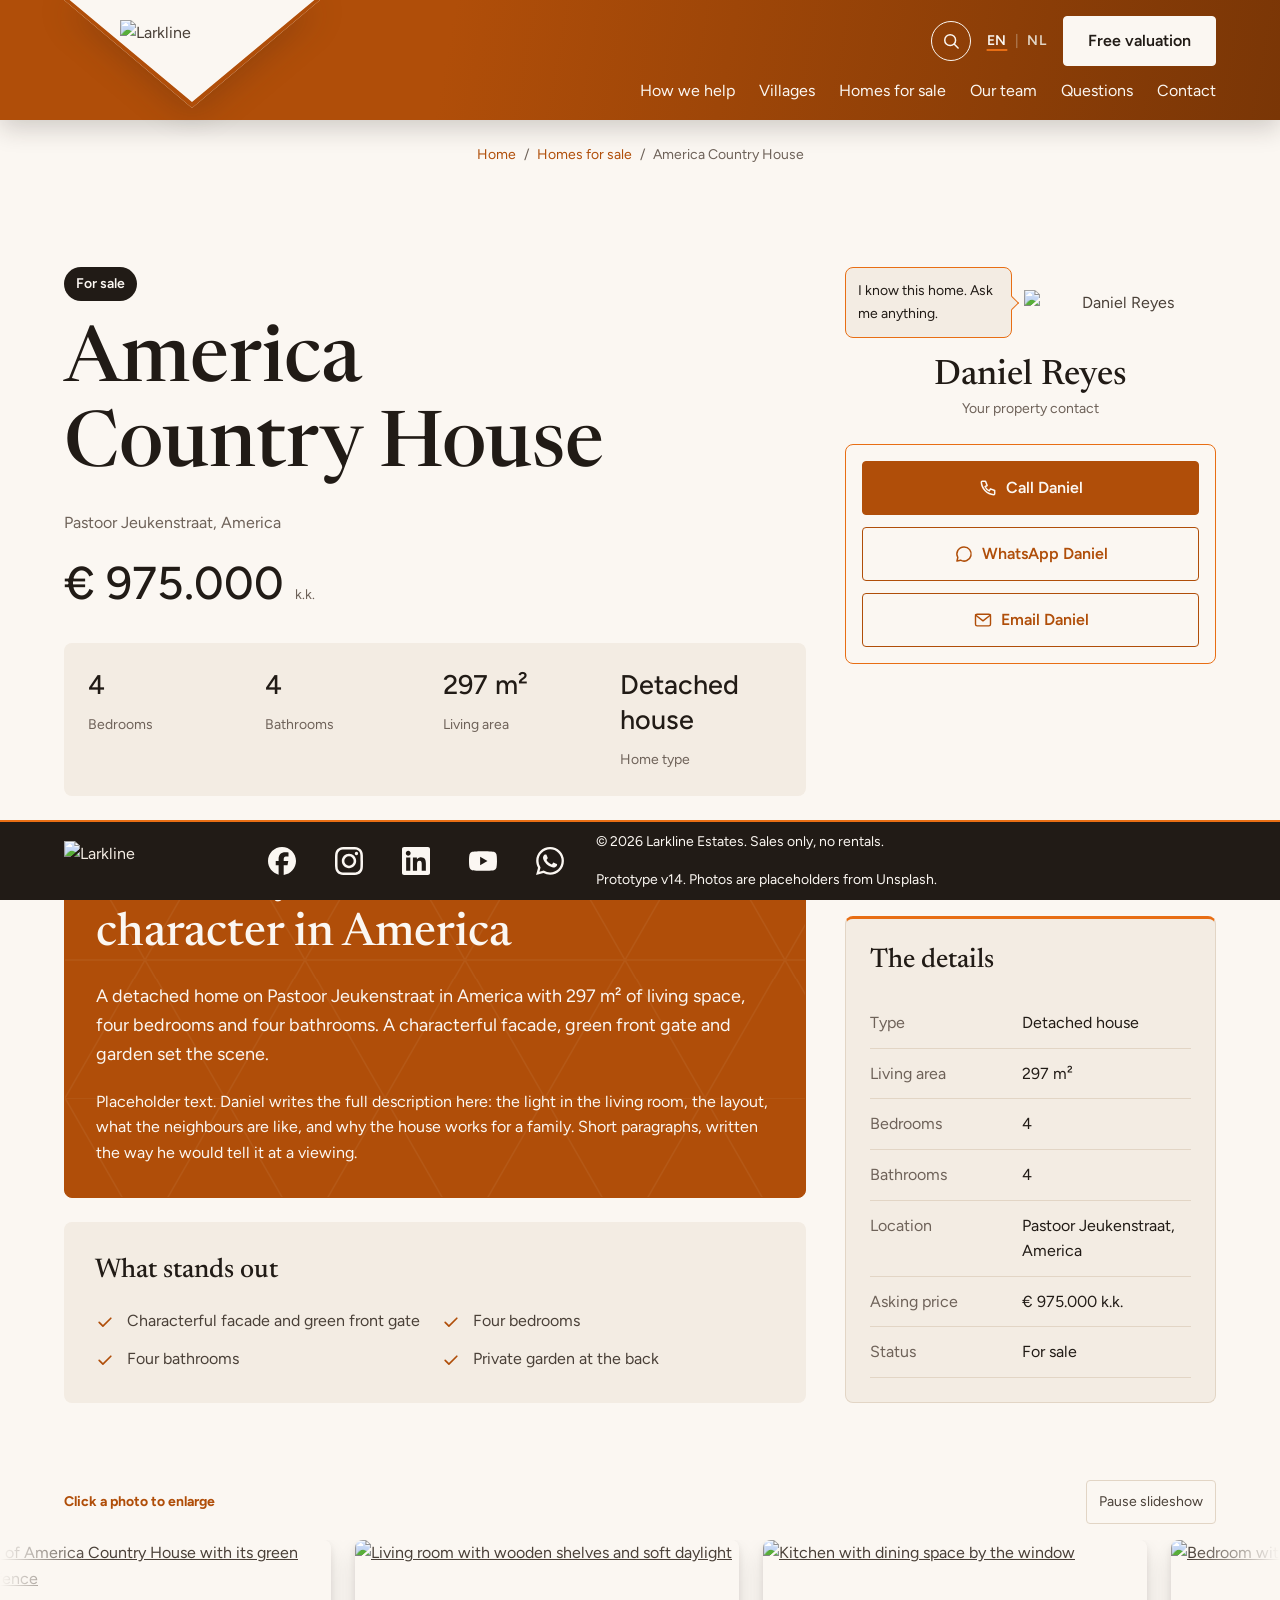
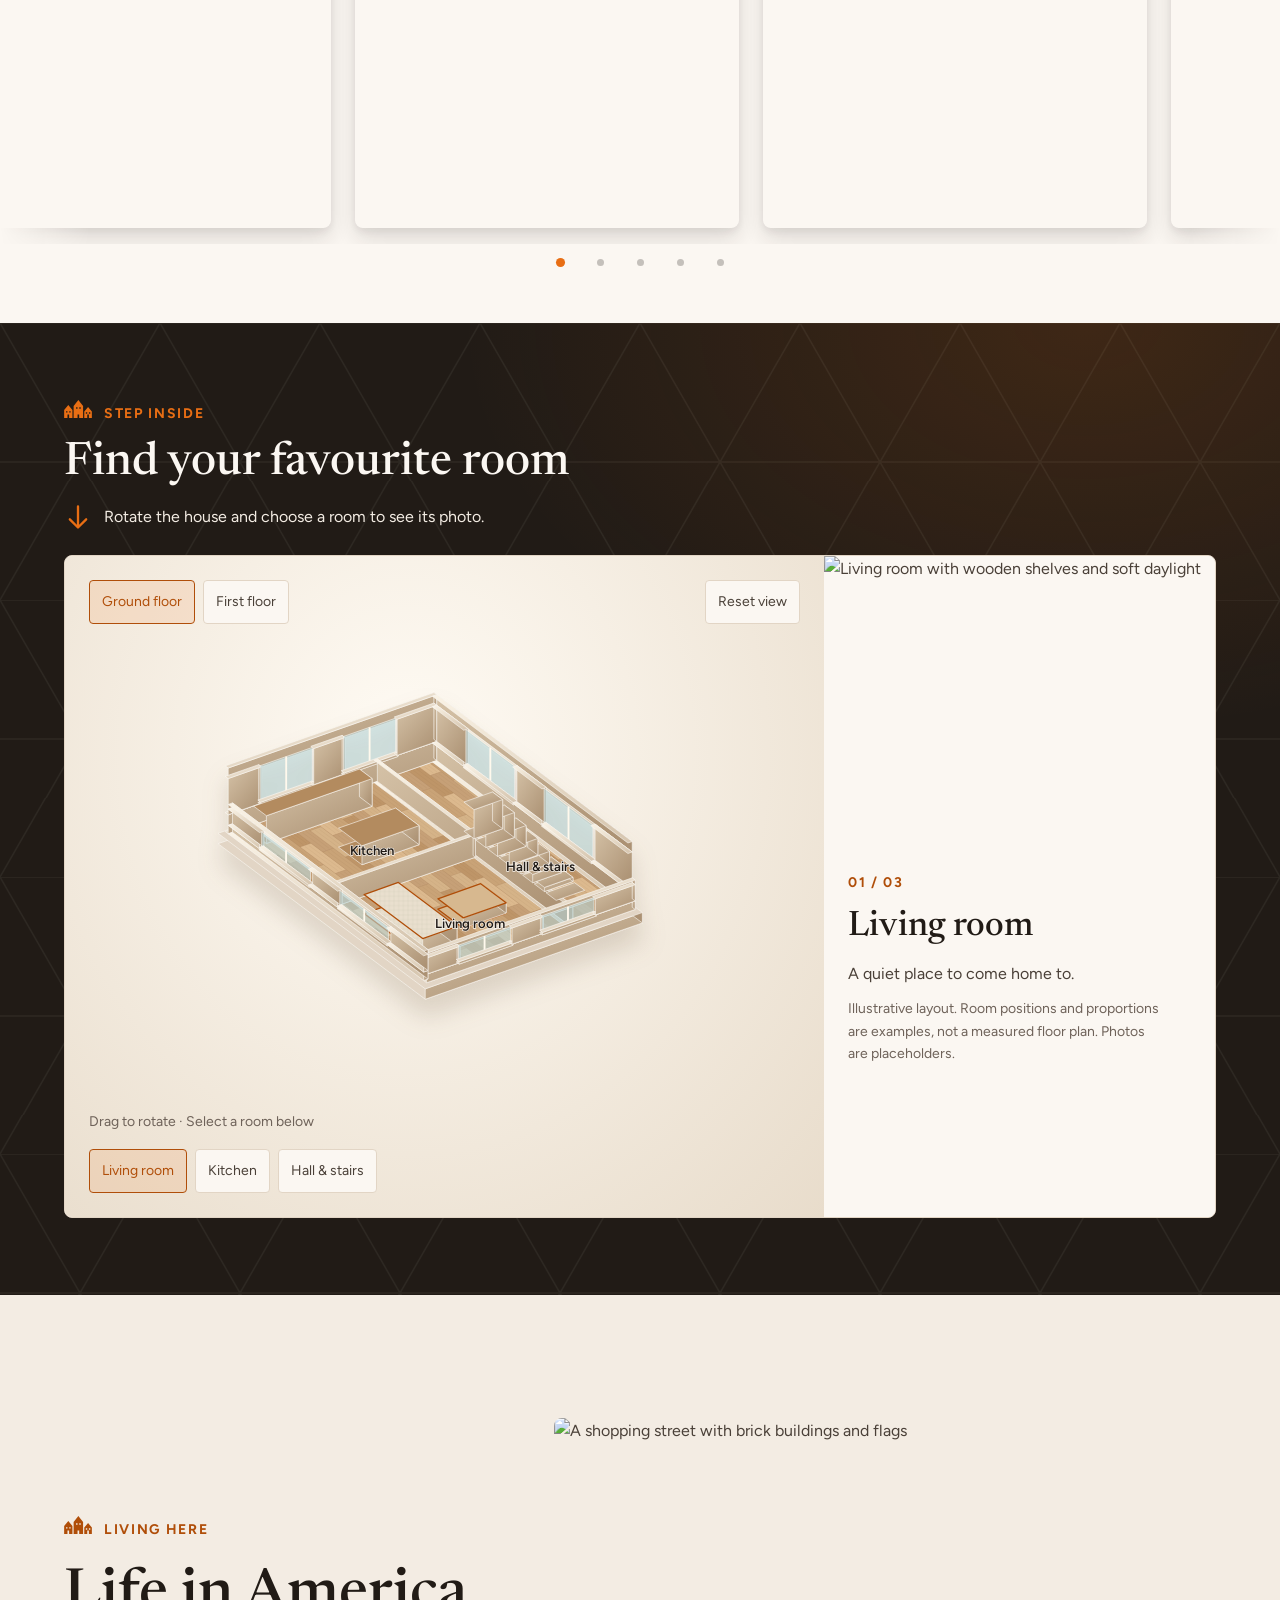
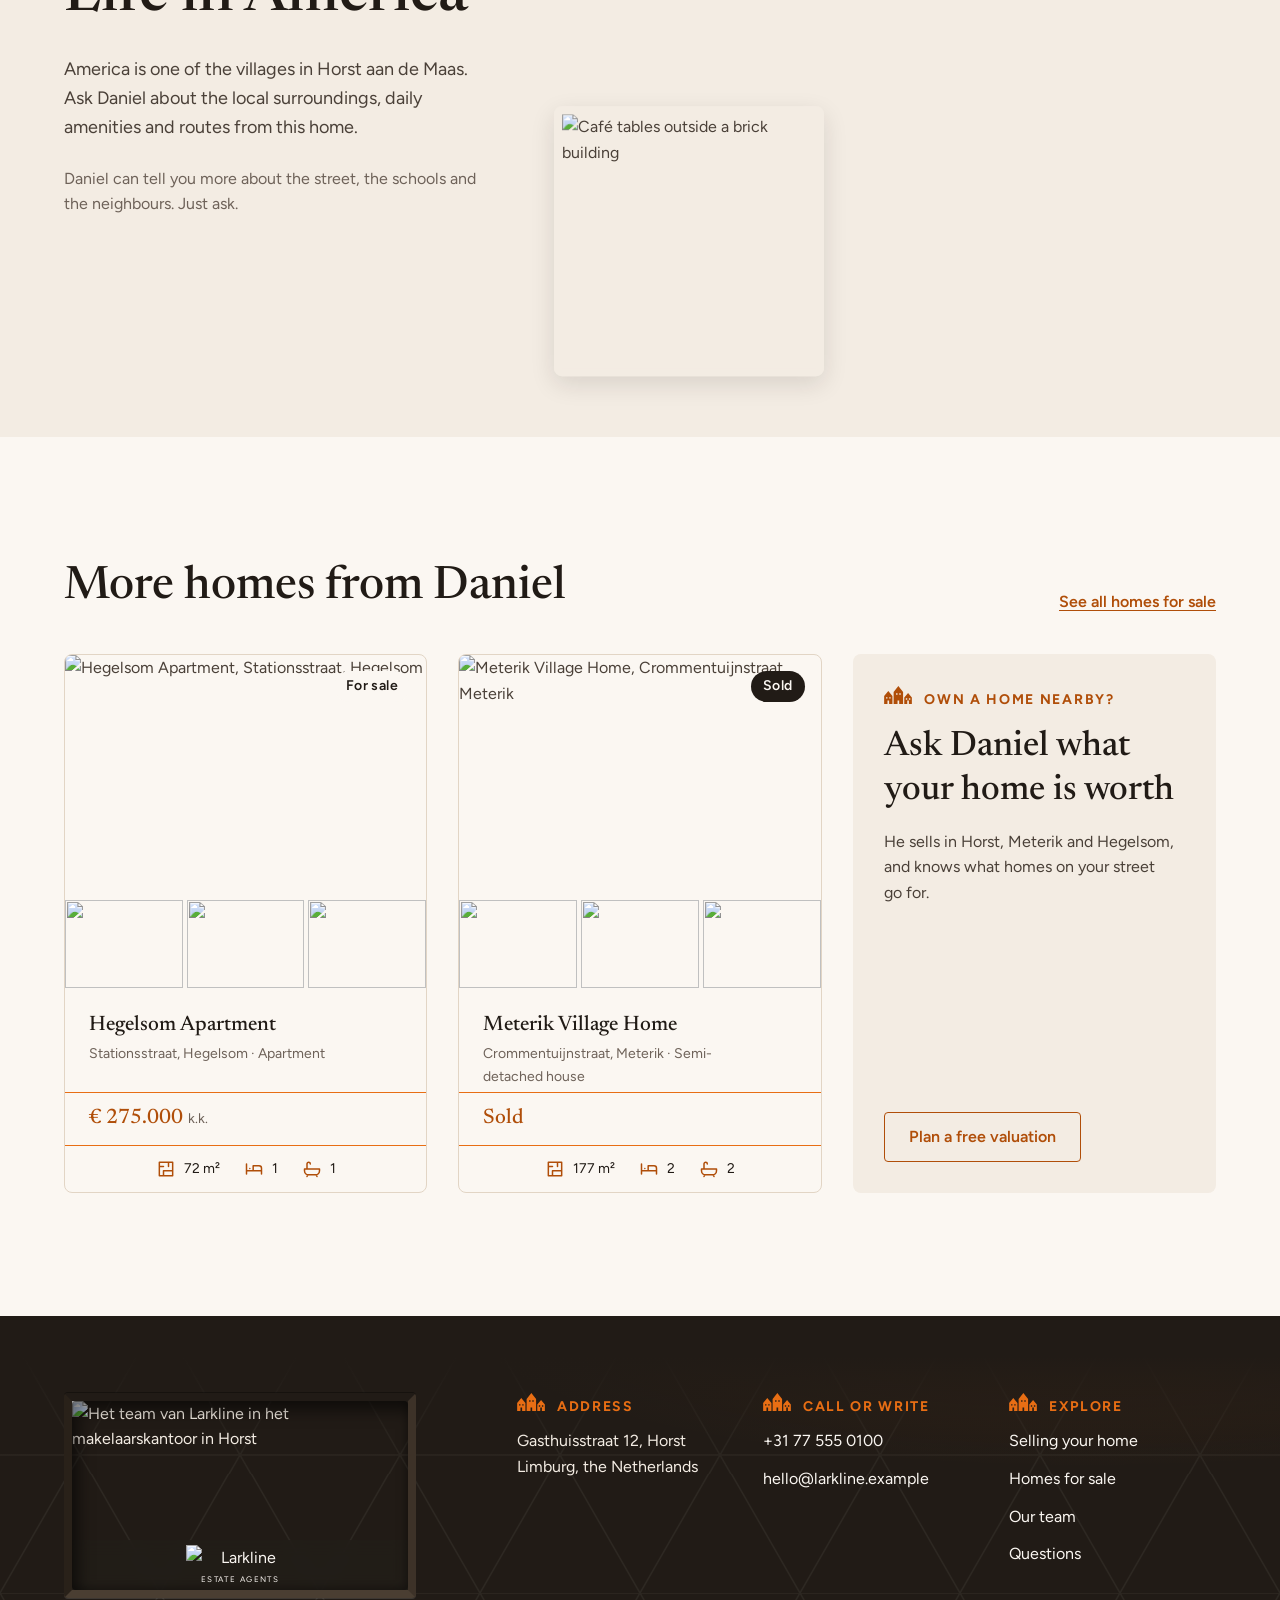
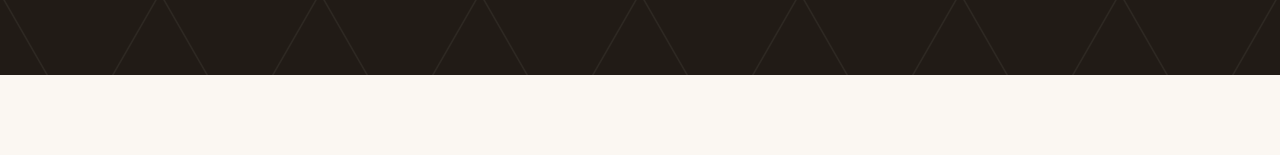
==== larkline-week-2-final-version/property.html @ 247d4978 "Add Larkline week 2 final website" ====
<!doctype html>
<html lang="en">
<head>
  <meta charset="utf-8">
  <meta name="viewport" content="width=device-width, initial-scale=1">
  <title>America Country House, America - Larkline Estates</title>
  <meta name="description" content="America Country House on Pastoor Jeukenstraat, America. 4 bedrooms, 4 bathrooms, 297 square metres. Asking price EUR 975,000.">
  <link rel="icon" href="assets/larkline-logo.svg">
  <link rel="preconnect" href="https://fonts.googleapis.com">
  <link rel="preconnect" href="https://fonts.gstatic.com" crossorigin>
  <link href="https://fonts.googleapis.com/css2?family=Figtree:wght@400;600;700&family=Newsreader:ital,opsz,wght@0,6..72,400;0,6..72,500;1,6..72,400&family=Caveat:wght@500;600&display=swap" rel="stylesheet">
  <link rel="stylesheet" href="styles.css">
  <link rel="stylesheet" href="room-view.css">
<link rel="stylesheet" href="property-editorial.css">
</head>
<body class="has-mobile-contact">
  <!-- Icon sprite. The houses come from the Larkline logo. -->
  <svg class="hidden" aria-hidden="true" focusable="false">
    <symbol id="i-houses" viewBox="20 28 234 152">
      <path fill="currentColor" fill-rule="evenodd" d="M20 180V112L55 70L90 112V180H62V150H48V180ZM36 122H48V134H36ZM63 122H75V134H63Z"/>
      <path fill="currentColor" fill-rule="evenodd" d="M100 180V78L140 28L180 78V180H147V150H133V180ZM121 89H133V101H121ZM148 89H160V101H148Z"/>
      <path fill="currentColor" fill-rule="evenodd" d="M190 180V126L222 88L254 126V180H229V150H215V180ZM203 132H215V144H203ZM229 132H241V144H229Z"/>
    </symbol>
    <symbol id="i-whatsapp" viewBox="0 0 24 24"><path fill="currentColor" d="M17.472 14.382c-.297-.149-1.758-.867-2.03-.967-.273-.099-.471-.148-.67.15-.197.297-.767.966-.94 1.164-.173.199-.347.223-.644.075-.297-.15-1.255-.463-2.39-1.475-.883-.788-1.48-1.761-1.653-2.059-.173-.297-.018-.458.13-.606.134-.133.298-.347.446-.52.149-.174.198-.298.298-.497.099-.198.05-.371-.025-.52-.075-.149-.669-1.612-.916-2.207-.242-.579-.487-.5-.669-.51-.173-.008-.371-.01-.57-.01-.198 0-.52.074-.792.372-.272.297-1.04 1.016-1.04 2.479 0 1.462 1.065 2.875 1.213 3.074.149.198 2.096 3.2 5.077 4.487.709.306 1.262.489 1.694.625.712.227 1.36.195 1.871.118.571-.085 1.758-.719 2.006-1.413.248-.694.248-1.289.173-1.413-.074-.124-.272-.198-.57-.347m-5.421 7.403h-.004a9.87 9.87 0 01-5.031-1.378l-.361-.214-3.741.982.998-3.648-.235-.374a9.86 9.86 0 01-1.51-5.26c.001-5.45 4.436-9.884 9.888-9.884 2.64 0 5.122 1.03 6.988 2.898a9.825 9.825 0 012.893 6.994c-.003 5.45-4.437 9.884-9.885 9.884m8.413-18.297A11.815 11.815 0 0012.05 0C5.495 0 .16 5.335.157 11.892c0 2.096.547 4.142 1.588 5.945L.057 24l6.305-1.654a11.882 11.882 0 005.683 1.448h.005c6.554 0 11.89-5.335 11.893-11.893a11.821 11.821 0 00-3.48-8.413Z"/></symbol>
    <symbol id="i-facebook" viewBox="0 0 24 24"><path fill="currentColor" d="M9.101 23.691v-7.98H6.627v-3.667h2.474v-1.58c0-4.085 1.848-5.978 5.858-5.978.401 0 .955.042 1.468.103a8.68 8.68 0 0 1 1.141.195v3.325a8.623 8.623 0 0 0-.653-.036 26.805 26.805 0 0 0-.733-.009c-.707 0-1.259.096-1.675.309a1.686 1.686 0 0 0-.679.622c-.258.42-.374.995-.374 1.752v1.297h3.919l-.386 2.103-.287 1.564h-3.246v8.245C19.396 23.238 24 18.179 24 12.044c0-6.627-5.373-12-12-12s-12 5.373-12 12c0 5.628 3.874 10.35 9.101 11.647Z"/></symbol>
    <symbol id="i-instagram" viewBox="0 0 24 24"><path fill="currentColor" d="M7.0301.084c-1.2768.0602-2.1487.264-2.911.5634-.7888.3075-1.4575.72-2.1228 1.3877-.6652.6677-1.075 1.3368-1.3802 2.127-.2954.7638-.4956 1.6365-.552 2.914-.0564 1.2775-.0689 1.6882-.0626 4.947.0062 3.2586.0206 3.6671.0825 4.9473.061 1.2765.264 2.1482.5635 2.9107.308.7889.72 1.4573 1.388 2.1228.6679.6655 1.3365 1.0743 2.1285 1.38.7632.295 1.6361.4961 2.9134.552 1.2773.056 1.6884.069 4.9462.0627 3.2578-.0062 3.668-.0207 4.9478-.0814 1.28-.0607 2.147-.2652 2.9098-.5633.7889-.3086 1.4578-.72 2.1228-1.3881.665-.6682 1.0745-1.3378 1.3795-2.1284.2957-.7632.4966-1.636.552-2.9124.056-1.2809.0692-1.6898.063-4.948-.0063-3.2583-.021-3.6668-.0817-4.9465-.0607-1.2797-.264-2.1487-.5633-2.9117-.3084-.7889-.72-1.4568-1.3876-2.1228C21.2982 1.33 20.628.9208 19.8378.6165 19.074.321 18.2017.1197 16.9244.0645 15.6471.0093 15.236-.005 11.977.0014 8.718.0076 8.31.0215 7.0301.0839m.1402 21.6932c-1.17-.0509-1.8053-.2453-2.2287-.408-.5606-.216-.96-.4771-1.3819-.895-.422-.4178-.6811-.8186-.9-1.378-.1644-.4234-.3624-1.058-.4171-2.228-.0595-1.2645-.072-1.6442-.079-4.848-.007-3.2037.0053-3.583.0607-4.848.05-1.169.2456-1.805.408-2.2282.216-.5613.4762-.96.895-1.3816.4188-.4217.8184-.6814 1.3783-.9003.423-.1651 1.0575-.3614 2.227-.4171 1.2655-.06 1.6447-.072 4.848-.079 3.2033-.007 3.5835.005 4.8495.0608 1.169.0508 1.8053.2445 2.228.408.5608.216.96.4754 1.3816.895.4217.4194.6816.8176.9005 1.3787.1653.4217.3617 1.056.4169 2.2263.0602 1.2655.0739 1.645.0796 4.848.0058 3.203-.0055 3.5834-.061 4.848-.051 1.17-.245 1.8055-.408 2.2294-.216.5604-.4763.96-.8954 1.3814-.419.4215-.8181.6811-1.3783.9-.4224.1649-1.0577.3617-2.2262.4174-1.2656.0595-1.6448.072-4.8493.079-3.2045.007-3.5825-.006-4.848-.0608M16.953 5.5864A1.44 1.44 0 1 0 18.39 4.144a1.44 1.44 0 0 0-1.437 1.4424M5.8385 12.012c.0067 3.4032 2.7706 6.1557 6.173 6.1493 3.4026-.0065 6.157-2.7701 6.1506-6.1733-.0065-3.4032-2.771-6.1565-6.174-6.1498-3.403.0067-6.156 2.771-6.1496 6.1738M8 12.0077a4 4 0 1 1 4.008 3.9921A3.9996 3.9996 0 0 1 8 12.0077"/></symbol>
    <symbol id="i-linkedin" viewBox="0 0 24 24"><path fill="currentColor" d="M20.447 20.452h-3.554v-5.569c0-1.328-.027-3.037-1.852-3.037-1.853 0-2.136 1.445-2.136 2.939v5.667H9.351V9h3.414v1.561h.046c.477-.9 1.637-1.85 3.37-1.85 3.601 0 4.267 2.37 4.267 5.455v6.286zM5.337 7.433c-1.144 0-2.063-.926-2.063-2.065 0-1.138.92-2.063 2.063-2.063 1.14 0 2.064.925 2.064 2.063 0 1.139-.925 2.065-2.064 2.065zm1.782 13.019H3.555V9h3.564v11.452zM22.225 0H1.771C.792 0 0 .774 0 1.729v20.542C0 23.227.792 24 1.771 24h20.451C23.2 24 24 23.227 24 22.271V1.729C24 .774 23.2 0 22.222 0h.003z"/></symbol>
    <symbol id="i-youtube" viewBox="0 0 24 24"><path fill="currentColor" d="M23.498 6.186a3.016 3.016 0 0 0-2.122-2.136C19.505 3.545 12 3.545 12 3.545s-7.505 0-9.377.505A3.017 3.017 0 0 0 .502 6.186C0 8.07 0 12 0 12s0 3.93.502 5.814a3.016 3.016 0 0 0 2.122 2.136c1.871.505 9.376.505 9.376.505s7.505 0 9.377-.505a3.015 3.015 0 0 0 2.122-2.136C24 15.93 24 12 24 12s0-3.93-.502-5.814zM9.545 15.568V8.432L15.818 12l-6.273 3.568z"/></symbol>
    <symbol id="i-question" viewBox="0 0 24 24"><circle cx="12" cy="12" r="9" fill="none" stroke="currentColor" stroke-width="1.8"/><path fill="none" stroke="currentColor" stroke-width="1.8" stroke-linecap="round" d="M9.6 9.4a2.5 2.5 0 1 1 3.4 2.3c-.6.3-1 .8-1 1.5v.6"/><circle cx="12" cy="16.8" r="1.1" fill="currentColor"/></symbol>
    <symbol id="i-pause" viewBox="0 0 24 24"><path fill="none" stroke="currentColor" stroke-width="2" stroke-linecap="round" d="M9 6v12M15 6v12"/></symbol>
    <symbol id="i-play" viewBox="0 0 24 24"><path fill="none" stroke="currentColor" stroke-width="1.8" stroke-linejoin="round" d="M8 5.5v13l10.5-6.5z"/></symbol>
    <symbol id="i-arrow" viewBox="0 0 24 24"><path fill="none" stroke="currentColor" stroke-width="1.8" stroke-linecap="round" stroke-linejoin="round" d="M5 12h14M13 6l6 6-6 6"/></symbol>
    <symbol id="i-phone" viewBox="0 0 24 24"><path fill="none" stroke="currentColor" stroke-width="1.8" stroke-linejoin="round" d="M5 4h4l2 5-2.5 1.5a11 11 0 0 0 5 5L15 13l5 2v4a1 1 0 0 1-1 1A16 16 0 0 1 4 5a1 1 0 0 1 1-1z"/></symbol>
    <symbol id="i-chat" viewBox="0 0 24 24"><path fill="none" stroke="currentColor" stroke-width="1.8" stroke-linejoin="round" d="M12 3.5a8.5 8.5 0 0 0-7.4 12.7L3.5 20.5l4.4-1.1A8.5 8.5 0 1 0 12 3.5z"/></symbol>
    <symbol id="i-mail" viewBox="0 0 24 24"><path fill="none" stroke="currentColor" stroke-width="1.8" stroke-linejoin="round" d="M3.5 6h17v12h-17zM3.5 6l8.5 7 8.5-7"/></symbol>
    <symbol id="i-bed" viewBox="0 0 24 24"><path fill="none" stroke="currentColor" stroke-width="1.8" stroke-linecap="round" stroke-linejoin="round" d="M3 18V6M3 14h18v4M21 14v-3a3 3 0 0 0-3-3h-7v6M7 11.5h.01"/></symbol>
    <symbol id="i-bath" viewBox="0 0 24 24"><path fill="none" stroke="currentColor" stroke-width="1.8" stroke-linecap="round" stroke-linejoin="round" d="M3 12h18v2a5 5 0 0 1-5 5H8a5 5 0 0 1-5-5zM6 12V6a2 2 0 0 1 4 0M7 19l-1 2M17 19l1 2"/></symbol>
    <symbol id="i-area" viewBox="0 0 24 24"><path fill="none" stroke="currentColor" stroke-width="1.8" stroke-linecap="round" stroke-linejoin="round" d="M4 4h16v16H4zM4 9h5M15 4v5M9 20v-6h11"/></symbol>
    <symbol id="i-pin" viewBox="0 0 24 24"><path fill="none" stroke="currentColor" stroke-width="1.8" stroke-linejoin="round" d="M12 21s7-6.2 7-11.5A7 7 0 0 0 5 9.5C5 14.8 12 21 12 21z"/><circle cx="12" cy="9.5" r="2.5" fill="none" stroke="currentColor" stroke-width="1.8"/></symbol>
    <symbol id="i-check" viewBox="0 0 24 24"><path fill="none" stroke="currentColor" stroke-width="2" stroke-linecap="round" stroke-linejoin="round" d="M5 12.5l4.5 4.5L19 7.5"/></symbol>
    <symbol id="i-search" viewBox="0 0 24 24"><circle cx="11" cy="11" r="6.5" fill="none" stroke="currentColor" stroke-width="1.8"/><path fill="none" stroke="currentColor" stroke-width="1.8" stroke-linecap="round" d="M16 16l4.5 4.5"/></symbol>
    <symbol id="i-help-sell" viewBox="0 0 64 64"><g fill="none" stroke="currentColor" stroke-width="2" stroke-linecap="round" stroke-linejoin="round"><path d="M8 30L32 10l24 20"/><path d="M14 25v29h36V25"/><path d="M27 54V42h10v12"/><path d="M38 32h22v12H38z"/><path d="M42 32v-4M56 32v-4"/><path d="M42 38h14"/></g></symbol>
    <symbol id="i-help-buy" viewBox="0 0 64 64"><g fill="none" stroke="currentColor" stroke-width="2" stroke-linecap="round" stroke-linejoin="round"><path d="M6 30L30 10l24 20"/><path d="M12 25v29h20"/><path d="M24 54V40h8"/><circle cx="44" cy="44" r="7"/><path d="M49 49l9 9M54 54l3-3M51 51l2-2"/></g></symbol>
    <symbol id="i-help-value" viewBox="0 0 64 64"><g fill="none" stroke="currentColor" stroke-width="2" stroke-linecap="round" stroke-linejoin="round"><path d="M8 30L32 10l24 20"/><path d="M14 25v29h36V25"/><path d="M22 48l8-9 6 5 9-11"/><path d="M39 33h6v6"/></g></symbol>
    <symbol id="i-help-village" viewBox="0 0 64 64"><g fill="none" stroke="currentColor" stroke-width="2" stroke-linecap="round" stroke-linejoin="round"><path d="M32 58s16-14.5 16-28a16 16 0 0 0-32 0c0 13.5 16 28 16 28z"/><path d="M24 31l8-7 8 7"/><path d="M26.5 29v8h11v-8"/><path d="M30.5 37v-4h3v4"/></g></symbol>
    <symbol id="i-house-search" viewBox="0 0 64 64"><g fill="none" stroke="currentColor" stroke-width="2.4" stroke-linecap="round" stroke-linejoin="round"><path d="M6 30L32 8l26 22"/><path d="M44 18v-8h6v13"/><path d="M12 25v31h40V25"/><circle cx="30" cy="38" r="8"/><path d="M36 44l7 7"/></g></symbol>
  </svg>

  <a class="skip-link body-s" href="#main">Skip to content</a>

  <header class="site-header" id="top">
    <input class="nav-toggle" type="checkbox" id="nav-toggle" aria-label="Open menu">
    <a class="site-logo" href="index.html" aria-label="Larkline Estates, home">
      <span class="notch-paper"><img src="assets/larkline-logo.svg" alt="Larkline" width="180" height="40"></span>
      <span class="notch-curl" aria-hidden="true"></span>
    </a>
    <div class="header-rows">
      <div class="header-top flex-row flex-wrap flex-align-center flex-justify-end gap-24">
        <div class="header-buttons flex-row flex-wrap gap-12">
          <form class="header-search" role="search" aria-label="Search the site" action="index.html#homes">
            <button class="header-search-toggle" type="button" aria-label="Open search" aria-expanded="false" aria-controls="site-search"><svg class="header-search-icon" aria-hidden="true"><use href="#i-search"/></svg></button>
            <input class="header-search-input body-s" id="site-search" type="search" name="q" placeholder="Search homes, villages or questions" aria-label="Search homes, villages or questions" tabindex="-1">
          </form>
          <div class="lang-switch body-s" role="group" aria-label="Language">
            <button class="lang-btn is-active" type="button" data-lang="en" aria-pressed="true">EN</button><span class="lang-sep" aria-hidden="true">|</span><button class="lang-btn" type="button" data-lang="nl" aria-pressed="false">NL</button>
          </div>
          <a class="btn-solid-on-dark" href="index.html#valuation">Free valuation</a>
        </div>
      </div>
      <nav class="site-nav" aria-label="Main">
        <ul class="site-nav-list">
          <li><a class="nav-link body-m heading-on-dark" href="index.html#help">How we help</a></li>
          <li><a class="nav-link body-m heading-on-dark" href="index.html#villages">Villages</a></li>
          <li><a class="nav-link body-m heading-on-dark" href="index.html#homes">Homes for sale</a></li>
          <li><a class="nav-link body-m heading-on-dark" href="index.html#team">Our team</a></li>
          <li><a class="nav-link body-m heading-on-dark" href="index.html#faq">Questions</a></li>
          <li><a class="nav-link body-m heading-on-dark" href="index.html#contact">Contact</a></li>
        </ul>
      </nav>
    </div>
    <div class="lang-switch lang-switch-mobile body-s" role="group" aria-label="Language">
      <button class="lang-btn is-active" type="button" data-lang="en" aria-pressed="true">EN</button><span class="lang-sep" aria-hidden="true">|</span><button class="lang-btn" type="button" data-lang="nl" aria-pressed="false">NL</button>
    </div>
    <label class="nav-burger" for="nav-toggle" aria-hidden="true"><span></span><span></span></label>
  </header>

  <main id="main">
    <!-- Single property template. Example: America Country House, Horst (Daniel Reyes).
         Description and feature list are placeholder copy: the agent fills these in per listing. -->

<div class="bg-light-1 boxed-l pad-tb-24"><nav class="breadcrumb body-s detail-on-light" aria-label="Breadcrumb">
        <a class="link-on-light" href="index.html">Home</a><span aria-hidden="true">/</span><a class="link-on-light" href="index.html?returnToHomes=1#homes">Homes for sale</a><span aria-hidden="true">/</span><span aria-current="page">America Country House</span>
      </nav></div>
    <!-- 3. DETAILS + AGENT -->
    <section class="bg-light-1 boxed-l pad-tb-80" aria-labelledby="about-home-title">
      <div class="property-editorial-layout">
        <div class="flex-column gap-40 property-content"><div class="property-summary flex-column gap-24"><span class="property-sale-badge">For sale</span><h1 id="property-title" class="title-1 heading-on-light">America Country House</h1><p class="body-m detail-on-light">Pastoor Jeukenstraat, America</p><p class="title-3 heading-on-light">€ 975.000 <span class="body-s detail-on-light use-body-font">k.k.</span></p></div>
<dl class="property-facts"><div><dd class="title-5 heading-on-light">4</dd><dt class="body-s detail-on-light" data-en="Bedrooms" data-nl="Slaapkamers">Bedrooms</dt></div><div><dd class="title-5 heading-on-light">4</dd><dt class="body-s detail-on-light" data-en="Bathrooms" data-nl="Badkamers">Bathrooms</dt></div><div><dd class="title-5 heading-on-light">297 m²</dd><dt class="body-s detail-on-light" data-en="Living area" data-nl="Woonoppervlak">Living area</dt></div><div><dd class="title-5 heading-on-light" data-en="Detached house" data-nl="Vrijstaande woning">Detached house</dd><dt class="body-s detail-on-light" data-en="Home type" data-nl="Woningtype">Home type</dt></div></dl>
          <div class="property-description-box flex-column gap-20">
            <h2 id="about-home-title" class="title-3 heading-on-dark">A country home with character in America</h2>
            <p class="body-l body-on-dark">A detached home on Pastoor Jeukenstraat in America with 297 m&#178; of living space, four bedrooms and four bathrooms. A characterful facade, green front gate and garden set the scene.</p>
            <p class="body-m body-on-dark">Placeholder text. Daniel writes the full description here: the light in the living room, the layout, what the neighbours are like, and why the house works for a family. Short paragraphs, written the way he would tell it at a viewing.</p>
          </div>

          <div class="property-highlights-box flex-column gap-20">
            <h3 class="title-5 heading-on-light">What stands out</h3>
            <ul class="feature-list gap-12" role="list">
              <li class="flex-row flex-align-start gap-12"><svg class="fact-icon" aria-hidden="true"><use href="#i-check"/></svg><span class="body-m">Characterful facade and green front gate</span></li>
              <li class="flex-row flex-align-start gap-12"><svg class="fact-icon" aria-hidden="true"><use href="#i-check"/></svg><span class="body-m">Four bedrooms</span></li>
              <li class="flex-row flex-align-start gap-12"><svg class="fact-icon" aria-hidden="true"><use href="#i-check"/></svg><span class="body-m">Four bathrooms</span></li>
              <li class="flex-row flex-align-start gap-12"><svg class="fact-icon" aria-hidden="true"><use href="#i-check"/></svg><span class="body-m">Private garden at the back</span></li>
            </ul>
          </div>


        </div>

        <div class="property-sidebar">
        <aside class="agent-card property-agent flex-column gap-24" aria-label="Your agent for this home">
          <div class="property-agent-heading flex-column gap-16">
            <div class="property-agent-photo-row">
              <p class="property-agent-badge body-s" data-en="I know this home. Ask me anything." data-nl="Ik ken deze woning. Stel me gerust je vragen.">I know this home. Ask me anything.</p>
              <img class="property-agent-portrait" src="assets/daniel-cutout.png" alt="Daniel Reyes">
            </div>
            <div class="flex-column">
              <p class="title-4 heading-on-light use-heading-font">Daniel Reyes</p><p class="body-s detail-on-light" data-en="Your property contact" data-nl="Uw contact voor deze woning">Your property contact</p>
            </div>
          </div>
          <div class="property-agent-contact flex-column gap-24">

          <div class="flex-column gap-12">
            <a class="btn-solid" href="tel:+31775550101"><svg class="btn-icon-lead" aria-hidden="true"><use href="#i-phone"/></svg>Call Daniel</a>
            <a class="btn-outline" href="https://wa.me/31612340111"><svg class="btn-icon-lead" aria-hidden="true"><use href="#i-chat"/></svg>WhatsApp Daniel</a>
            <a class="btn-outline" href="mailto:daniel@larkline.example"><svg class="btn-icon-lead" viewBox="0 0 24 24" fill="none" stroke="currentColor" stroke-width="1.7" stroke-linecap="round" stroke-linejoin="round" aria-hidden="true"><rect x="3" y="5" width="18" height="14" rx="2"/><path d="m3 6 9 7 9-7"/></svg>Email Daniel</a>
          </div>

          </div>
        </aside>
          <div class="property-details-box flex-column gap-20">
            <h3 class="title-5 heading-on-light">The details</h3>
            <dl class="spec-list">
              <div class="spec-row"><dt class="body-m detail-on-light">Type</dt><dd class="body-m heading-on-light">Detached house</dd></div>
              <div class="spec-row"><dt class="body-m detail-on-light">Living area</dt><dd class="body-m heading-on-light">297 m²</dd></div>
              <div class="spec-row"><dt class="body-m detail-on-light">Bedrooms</dt><dd class="body-m heading-on-light">4</dd></div>
              <div class="spec-row"><dt class="body-m detail-on-light">Bathrooms</dt><dd class="body-m heading-on-light">4</dd></div>
              <div class="spec-row"><dt class="body-m detail-on-light">Location</dt><dd class="body-m heading-on-light">Pastoor Jeukenstraat, America</dd></div>
              <div class="spec-row"><dt class="body-m detail-on-light">Asking price</dt><dd class="body-m heading-on-light">€ 975.000 k.k.</dd></div>
              <div class="spec-row"><dt class="body-m detail-on-light">Status</dt><dd class="body-m heading-on-light">For sale</dd></div>
            </dl>
          </div>
        </div>
      </div>
    </section>

    <!-- 2. GALLERY -->
    <section class="bg-light-1 pad-tb-0" aria-label="Photos" data-property-loop>
      <div class="property-loop-controls"><p class="body-s detail-on-light click-hint">Click a photo to enlarge</p><button class="room-control" type="button" data-gallery-pause aria-pressed="false">Pause slideshow</button></div><div class="property-loop-viewport" tabindex="0" aria-label="Property photo carousel"><div class="gallery property-loop-track">
        <a class="gallery-item gallery-main media-zoom rounded-m" href="https://images.unsplash.com/photo-1779983646041-1eef6de0f34a?auto=format&fit=crop&w=2000&q=75"><img src="https://images.unsplash.com/photo-1779983646041-1eef6de0f34a?auto=format&fit=crop&w=1400&q=75" alt="Front of America Country House with its green picket fence"></a>
        <a class="gallery-item media-zoom rounded-m" href="https://images.unsplash.com/photo-1772797583328-f83bc3f94f80?auto=format&fit=crop&w=2000&q=75"><img src="https://images.unsplash.com/photo-1772797583328-f83bc3f94f80?auto=format&fit=crop&w=700&q=75" alt="Living room with wooden shelves and soft daylight"></a>
        <a class="gallery-item media-zoom rounded-m" href="https://images.unsplash.com/photo-1585128833500-ec98262cb4f5?auto=format&fit=crop&w=2000&q=75"><img src="https://images.unsplash.com/photo-1585128833500-ec98262cb4f5?auto=format&fit=crop&w=700&q=75" alt="Kitchen with dining space by the window"></a>
        <a class="gallery-item media-zoom rounded-m" href="https://images.unsplash.com/photo-1657040899594-34f4b6739988?auto=format&fit=crop&w=2000&q=75"><img src="https://images.unsplash.com/photo-1657040899594-34f4b6739988?auto=format&fit=crop&w=700&q=75" alt="Bedroom with white linen and a plant"></a>
        <a class="gallery-item gallery-more media-zoom rounded-m" href="https://images.unsplash.com/photo-1662236337008-e546a2359f45?auto=format&fit=crop&w=2000&q=75"><img src="https://images.unsplash.com/photo-1662236337008-e546a2359f45?auto=format&fit=crop&w=700&q=75" alt="Garden path towards the back of the house"><span class="gallery-more-label body-m heading-on-dark" data-en="View photos" data-nl="Bekijk alle beelden">View photos</span></a>
      </div></div>
      <div class="property-loop-dots" role="group" aria-label="Foto kiezen" data-gallery-dots></div>
    </section>


<section id="explore-house" class="bg-dark-1 dark-surface boxed-l pad-tb-80 flex-column gap-24" aria-labelledby="room-view-title">
<div class="flex-column gap-12"><span class="sub-title subtitle-on-dark"><svg class="eyebrow-icon" aria-hidden="true"><use href="#i-houses"/></svg><span data-en="STEP INSIDE" data-nl="KIJK BINNEN">STEP INSIDE</span></span><h2 id="room-view-title" class="title-3 heading-on-dark" data-en="Find your favourite room" data-nl="Ontdek jouw favoriete kamer">Find your favourite room</h2><p class="body-m body-on-dark room-instruction"><svg class="room-attention-arrow" viewBox="0 0 24 24" fill="none" stroke="currentColor" stroke-width="2" stroke-linecap="round" stroke-linejoin="round" aria-hidden="true"><path d="M12 3v18m-7-7 7 7 7-7"/></svg><span data-en="Rotate the house and choose a room to see its photo." data-nl="Draai de woning en kies een kamer om de foto te bekijken.">Rotate the house and choose a room to see its photo.</span></p></div>
<div class="room-explorer"><div class="room-model-wrap"><div class="room-toolbar"><div class="room-floors" role="group" aria-label="Floor"><button type="button" class="room-control" data-floor="0" aria-pressed="true">Ground floor</button><button type="button" class="room-control" data-floor="1" aria-pressed="false">First floor</button></div><button type="button" class="room-control" id="room-reset">Reset view</button></div><svg id="room-model" viewBox="0 0 760 520" role="img" aria-label="Illustrative 3D house layout. Choose a room using the buttons below."></svg><p class="body-s detail-on-light room-hint">Drag to rotate · Select a room below</p><div id="room-choices" class="room-choices" role="group" aria-label="Choose a room"></div></div><aside class="room-photo-panel"><img id="room-photo" src="https://images.unsplash.com/photo-1772797583328-f83bc3f94f80?auto=format&fit=crop&w=700&q=75" alt="Living room with wooden shelves and soft daylight" loading="lazy"><div class="room-photo-copy flex-column gap-12"><span id="room-count" class="sub-title subtitle-on-light">01 / 03</span><h3 id="room-name" class="title-4 heading-on-light" aria-live="polite">Living room</h3><p id="room-caption" class="body-m body-on-light">A quiet place to come home to.</p><p class="body-s detail-on-light" data-en="Illustrative layout. Room positions and proportions are examples, not a measured floor plan. Photos are placeholders." data-nl="Illustratieve indeling. Kamerposities en verhoudingen zijn voorbeelden, geen ingemeten plattegrond. Foto’s zijn voorbeeldbeelden.">Illustrative layout. Room positions and proportions are examples, not a measured floor plan. Photos are placeholders.</p></div></aside></div></section>
    <!-- 4. NEIGHBOURHOOD -->
    <section class="bg-light-2 boxed-l pad-tb-128" aria-labelledby="living-title">
      <div class="living-layout">
        <div class="flex-column gap-24 living-text">
          <p class="sub-title subtitle-on-light"><svg class="eyebrow-icon" aria-hidden="true"><use href="#i-houses"/></svg><span>Living here</span></p>
          <h2 id="living-title" class="title-2 heading-on-light">Life in America</h2>
          <p class="body-l">America is one of the villages in Horst aan de Maas. Ask Daniel about the local surroundings, daily amenities and routes from this home.</p>
          <p class="body-m detail-on-light">Daniel can tell you more about the street, the schools and the neighbours. Just ask.</p>
        </div>
        <figure class="living-photo living-photo-1 media-zoom rounded-m"><img src="https://images.unsplash.com/photo-1708542459074-d80077862b91?auto=format&fit=crop&w=900&q=75" alt="A shopping street with brick buildings and flags" loading="lazy"></figure>
        <figure class="living-photo living-photo-2 media-zoom rounded-m shadow-m"><img src="https://images.unsplash.com/photo-1673027352311-e46058941e7c?auto=format&fit=crop&w=700&q=75" alt="Café tables outside a brick building" loading="lazy"></figure>
      </div>
    </section>

    <!-- 5. MORE FROM THIS AGENT -->
    <section class="bg-light-1 boxed-l pad-tb-128 flex-column gap-40" aria-labelledby="more-title">
      <div class="section-head flex-row flex-wrap flex-justify-between flex-align-end gap-24">
        <h2 id="more-title" class="title-3 heading-on-light">More homes from Daniel</h2>
        <a class="text-link link-on-light body-m" href="index.html#homes">See all homes for sale</a>
      </div>
      <ul class="homes-grid gap-32" role="list">
        <li class="home-card card" data-type="apartment" data-village="Hegelsom" data-price="275000" data-street="Stationsstraat">
          <a class="home-card-link flex-column" href="property.html">
            <div class="home-card-photos">
              <div class="media-zoom home-card-main"><img src="https://images.unsplash.com/photo-1583847268964-b28dc8f51f92?auto=format&fit=crop&w=800&q=75" alt="Hegelsom Apartment, Stationsstraat, Hegelsom" loading="lazy"><span class="badge-2 home-card-badge">For sale</span></div>
              <div class="home-card-thumbs thumbs-3"><div class="media-zoom"><img src="https://images.unsplash.com/photo-1585128833500-ec98262cb4f5?auto=format&fit=crop&w=360&q=75" alt="" loading="lazy"></div><div class="media-zoom"><img src="https://images.unsplash.com/photo-1657040899594-34f4b6739988?auto=format&fit=crop&w=360&q=75" alt="" loading="lazy"></div><div class="media-zoom"><img src="https://images.unsplash.com/photo-1585128903994-9788298932a6?auto=format&fit=crop&w=360&q=75" alt="" loading="lazy"></div></div>
            </div>
            <div class="home-card-body pad-24 flex-column gap-4">
              <h3 class="title-6 heading-on-light">Hegelsom Apartment</h3>
              <p class="body-s detail-on-light">Stationsstraat, Hegelsom · Apartment</p>
              <p class="title-6 subtitle-on-light use-heading-font home-card-price">€ 275.000 <span class="body-s detail-on-light use-body-font">k.k.</span></p>
            </div>
            <ul class="home-card-facts flex-row flex-justify-center gap-24 body-s heading-on-light" role="list">
              <li class="flex-row flex-align-center gap-8"><svg class="meta-icon" aria-hidden="true"><use href="#i-area"/></svg>72 m²</li>
              <li class="flex-row flex-align-center gap-8"><svg class="meta-icon" aria-hidden="true"><use href="#i-bed"/></svg>1</li>
              <li class="flex-row flex-align-center gap-8"><svg class="meta-icon" aria-hidden="true"><use href="#i-bath"/></svg>1</li>
            </ul>
          </a>
        </li>
        <li class="home-card card" data-type="house" data-village="Meterik" data-price="450000" data-street="Crommentuijnstraat">
          <a class="home-card-link flex-column" href="property.html">
            <div class="home-card-photos">
              <div class="media-zoom home-card-main"><img src="https://images.unsplash.com/photo-1597009513659-9366603c7e82?auto=format&fit=crop&w=800&q=75" alt="Meterik Village Home, Crommentuijnstraat, Meterik" loading="lazy"><span class="badge-3 home-card-badge">Sold</span></div>
              <div class="home-card-thumbs thumbs-3"><div class="media-zoom"><img src="https://images.unsplash.com/photo-1772797583328-f83bc3f94f80?auto=format&fit=crop&w=360&q=75" alt="" loading="lazy"></div><div class="media-zoom"><img src="https://images.unsplash.com/photo-1662236337008-e546a2359f45?auto=format&fit=crop&w=360&q=75" alt="" loading="lazy"></div><div class="media-zoom"><img src="https://images.unsplash.com/photo-1585128903994-9788298932a6?auto=format&fit=crop&w=360&q=75" alt="" loading="lazy"></div></div>
            </div>
            <div class="home-card-body pad-24 flex-column gap-4">
              <h3 class="title-6 heading-on-light">Meterik Village Home</h3>
              <p class="body-s detail-on-light">Crommentuijnstraat, Meterik · Semi-detached house</p>
              <p class="title-6 subtitle-on-light use-heading-font home-card-price">Sold</p>
            </div>
            <ul class="home-card-facts flex-row flex-justify-center gap-24 body-s heading-on-light" role="list">
              <li class="flex-row flex-align-center gap-8"><svg class="meta-icon" aria-hidden="true"><use href="#i-area"/></svg>177 m²</li>
              <li class="flex-row flex-align-center gap-8"><svg class="meta-icon" aria-hidden="true"><use href="#i-bed"/></svg>2</li>
              <li class="flex-row flex-align-center gap-8"><svg class="meta-icon" aria-hidden="true"><use href="#i-bath"/></svg>2</li>
            </ul>
          </a>
        </li>
        <li class="home-cta pad-32 flex-column flex-justify-between gap-24">
          <div class="flex-column gap-16">
            <p class="sub-title subtitle-on-light"><svg class="eyebrow-icon" aria-hidden="true"><use href="#i-houses"/></svg><span>Own a home nearby?</span></p>
            <h3 class="title-4 heading-on-light">Ask Daniel what your home is worth</h3>
            <p class="body-m">He sells in Horst, Meterik and Hegelsom, and knows what homes on your street go for.</p>
          </div>
          <div><a class="btn-outline" href="index.html#valuation">Plan a free valuation</a></div>
        </li>
      </ul>
    </section>
  </main>

  <!-- Sticky contact bar on phones: buyers want an answer now -->
  <div class="mobile-contact flex-row gap-12">
    <a class="btn-solid" href="tel:+31775550101"><svg class="btn-icon-lead" aria-hidden="true"><use href="#i-phone"/></svg>Call Daniel</a>
    <a class="btn-outline" href="https://wa.me/31612340111"><svg class="btn-icon-lead" aria-hidden="true"><use href="#i-chat"/></svg>WhatsApp</a>
  </div>

  <footer class="site-footer bg-dark-1 dark-surface boxed-l pad-tb-80 flex-column gap-40 body-on-dark">
    <div class="footer-grid gap-40">
      <div class="flex-column gap-20">
        <figure class="footer-office rounded-s">
          <img class="footer-photo" src="assets/larkline-team.jpg" alt="Het team van Larkline in het makelaarskantoor in Horst" width="1672" height="941" loading="lazy">
          <figcaption class="footer-photo-banner">
            <img src="assets/larkline-logo-light.svg" alt="Larkline" width="180" height="40" loading="lazy">
            <span>ESTATE AGENTS</span>

          </figcaption>
        </figure>
      </div>
      <div class="flex-column gap-12">
        <p class="sub-title subtitle-on-dark"><svg class="eyebrow-icon" aria-hidden="true"><use href="#i-houses"/></svg><span >Address</span></p>
        <p class="body-m">Gasthuisstraat 12, Horst<br>Limburg, the Netherlands</p>
      </div>
      <div class="flex-column gap-12">
        <p class="sub-title subtitle-on-dark"><svg class="eyebrow-icon" aria-hidden="true"><use href="#i-houses"/></svg><span >Call or write</span></p>
        <a class="body-m link-on-dark footer-link" href="tel:+31775550100">+31 77 555 0100</a>
        <a class="body-m link-on-dark footer-link" href="mailto:hello@larkline.example">hello@larkline.example</a>
      </div>
      <div class="flex-column gap-12">
        <p class="sub-title subtitle-on-dark"><svg class="eyebrow-icon" aria-hidden="true"><use href="#i-houses"/></svg><span >Explore</span></p>
        <a class="body-m link-on-dark footer-link" href="index.html#valuation">Selling your home</a>
        <a class="body-m link-on-dark footer-link" href="index.html#homes">Homes for sale</a>
        <a class="body-m link-on-dark footer-link" href="index.html#team">Our team</a>
        <a class="body-m link-on-dark footer-link" href="index.html#faq">Questions</a>
      </div>
    </div>
    <div class="footer-legal-static flex-column gap-8 body-s heading-on-dark">
      <p>&copy; 2026 Larkline Estates. Sales only, no rentals.</p>
      <p>Prototype v14. Photos are placeholders from Unsplash.</p>
    </div>
    <div class="footer-bottom">
      <img class="footer-logo" src="assets/larkline-logo-light.svg" alt="Larkline" width="180" height="40" loading="lazy">
      <div class="footer-bottom-right">
        <ul class="social-list flex-row" aria-label="Larkline on social media">
          <li><a class="social-link link-on-dark" href="#" aria-label="Facebook (placeholder link)"><svg class="social-icon" aria-hidden="true"><use href="#i-facebook"/></svg></a></li>
          <li><a class="social-link link-on-dark" href="#" aria-label="Instagram (placeholder link)"><svg class="social-icon" aria-hidden="true"><use href="#i-instagram"/></svg></a></li>
          <li><a class="social-link link-on-dark" href="#" aria-label="LinkedIn (placeholder link)"><svg class="social-icon" aria-hidden="true"><use href="#i-linkedin"/></svg></a></li>
          <li><a class="social-link link-on-dark" href="#" aria-label="YouTube (placeholder link)"><svg class="social-icon" aria-hidden="true"><use href="#i-youtube"/></svg></a></li>
          <li><a class="social-link link-on-dark" href="index.html#alerts" aria-label="WhatsApp"><svg class="social-icon" aria-hidden="true"><use href="#i-whatsapp"/></svg></a></li>
        </ul>
        <div class="footer-legal flex-row flex-wrap gap-16 body-s heading-on-dark">
          <p>&copy; 2026 Larkline Estates. Sales only, no rentals.</p>
          <p>Prototype v14. Photos are placeholders from Unsplash.</p>
        </div>
      </div>
    </div>
  </footer>
  <a class="to-top" href="#top" aria-label="Back to the top"><svg class="meta-icon" aria-hidden="true"><use href="#i-arrow"/></svg></a>
  <dialog class="property-photo-dialog" aria-label="Property photos">
    <div class="property-photo-toolbar">
      <button type="button" class="room-control" data-photo-close data-en="Back to property" data-nl="Terug naar de woning">Back to property</button>
      <span data-photo-counter aria-live="polite"></span>
    </div>
    <img class="property-photo-large" alt="">
    <div class="property-photo-navigation">
      <button type="button" class="room-control" data-photo-previous data-en="Previous photo" data-nl="Vorige foto">Previous photo</button>
      <p data-photo-caption></p>
      <button type="button" class="room-control" data-photo-next data-en="Next photo" data-nl="Volgende foto">Next photo</button>
    </div>
  </dialog>
  <script src="property-gallery.js" defer></script>
  <script src="script.js" defer></script>
<script src="room-view.js"></script>
</body>
</html>
---- larkline-week-2-final-version/styles.css ----
/* ==========================================================================
   Larkline Estates · Prototype v1
   Built on the LWPR CSS framework.
   Order: variables, base tags, framework classes, project classes.

   Title scale: modular, base 16px.
   Mobile ratio 1.2 (title-1 = 48px), desktop ratio 1.3 (title-1 = 77px),
   clamped between a 360px and a 1120px viewport.
   ========================================================================== */

:root {
  /* Colors: one warm orange hue (from the logo), warm cream lights, warm charcoal darks */
  --primary-brand-1: #E86E14;        /* logo orange: accents, eyebrows on dark */
  --primary-brand-2: #B04E09;        /* same hue, darker: buttons, links and eyebrows on light (5.0:1 on light-1) */
  --primary-light-1: #FBF7F2;        /* page background, headings on dark */
  --primary-light-2: #F3ECE3;        /* alternating sections, body on dark */
  --primary-light-3: #E2D5C5;        /* borders, detail text on dark */
  --primary-dark-1: #211B16;         /* headings, dark sections */
  --primary-dark-2: #4A4038;         /* body text (9.5:1 on light-1) */
  --primary-dark-3: #6E6259;         /* detail text (5.5:1 on light-1) */
  --primary-transparent-1: #E86E141F;/* brand-1 at 12% */

  /* Project tones (not part of the core eight) */
  --overlay-dark: #211B16B3;         /* dark-1 at 70%, for text on photos */
  --overlay-dark-soft: #211B1600;
  --overlay-mid: #211B1680;          /* dark-1 at 50% */
  --header-deep: #7A3606;            /* brand-2, darker: end of the header gradient (light-1 text 9:1) */
  --map-landmark: #5AA9E6;           /* soft blue: Amsterdam, the landmark on the earth globe */
  --map-glow: #E86E1499;
  --map-label-shade: #211B16CC;       /* dark-1 at 80%: shadow behind lit village names */
  --map-label-shade-soft: #211B1666;  /* dark-1 at 40% */
  --map-office-shadow: #00000055;
  --map-fade-time: 800ms;
  --location-map-height: 280px;              /* brand-1 at 60%: glow of a lit village name */
  --overlay-none: #211B1600;          /* dark-1 at 0%: end of a fade */
  --whatsapp-green: #25D366;           /* WhatsApp brand green, only for its logo */
  --sign-edge: #211B1659;            /* dark-1 at 35%: edge of the sale board */
  --sign-light: #FFFFFF24;           /* white at 14%: sunlight on the board */
  --shadow-tint-s: #211B1614;        /* dark-1 at 8% */
  --shadow-tint-m: #211B161F;        /* dark-1 at 12% */
  --shadow-tint-l: #211B1633;        /* dark-1 at 20% */
  --line-on-dark: #FBF7F226;         /* light-1 at 15% */

  /* Sizes: fixed 4pt scale */
  --size-0: 0rem;
  --size-4: 0.25rem;
  --size-8: 0.5rem;
  --size-12: 0.75rem;
  --size-16: 1rem;
  --size-20: 1.25rem;
  --size-24: 1.5rem;
  --size-32: clamp(1.75rem, 1.662rem + 0.376vw, 2rem);
  --size-40: clamp(2.125rem, 1.993rem + 0.563vw, 2.5rem);
  --size-48: clamp(2.5rem, 2.324rem + 0.751vw, 3rem);
  --size-64: clamp(3.25rem, 2.986rem + 1.127vw, 4rem);
  --size-80: clamp(3.875rem, 3.479rem + 1.69vw, 5rem);
  --size-96: clamp(4.5rem, 3.972rem + 2.254vw, 6rem);
  --size-128: clamp(5.8rem, 5.025rem + 3.305vw, 8rem);
  --size-160: clamp(7rem, 5.944rem + 4.507vw, 10rem);

  /* Font sizes */
  --title-subtitle: 0.875rem;
  --body-size-l: 1.125rem;
  --body-size-m: 1rem;
  --body-size-s: 0.875rem;

  /* Titles: 1.2 mobile / 1.3 desktop */
  --title-size-1: clamp(3rem, 2.1414rem + 3.8158vw, 4.8125rem);
  --title-size-2: clamp(2.5rem, 1.9375rem + 2.5vw, 3.6875rem);
  --title-size-3: clamp(2.0625rem, 1.6776rem + 1.7105vw, 2.875rem);
  --title-size-4: clamp(1.75rem, 1.5428rem + 0.9211vw, 2.1875rem);
  --title-size-5: clamp(1.4375rem, 1.3191rem + 0.5263vw, 1.6875rem);
  --title-size-6: clamp(1.1875rem, 1.1283rem + 0.2632vw, 1.3125rem);

  /* Fonts */
  --heading-font: "Newsreader", Georgia, serif;
  --body-font: "Figtree", system-ui, sans-serif;
  --quote-font: "Caveat", "Segoe Print", cursive; /* handwriting, only for quotes */
  --heading-weight: 500;
  --body-weight: 400;
  --strong-weight: 600;

  /* Radius: calm and slightly soft, like the hotel references */
  --button-radius: 0.25rem;
  --radius-s: 0.25rem;
  --radius-m: 0.5rem;
  --radius-l: 1rem;
  --radius-pill: 9999px;

  /* Motion */
  --ease-out: cubic-bezier(0.22, 1, 0.36, 1);
  --duration-s: 200ms;
  --duration-m: 450ms;
  --duration-l: 900ms;

  /* Project layout values */
  --header-height: 4.5rem;
  --icon-s: 1rem;
  --icon-m: 1.25rem;
  --icon-l: 1.75rem;
  --homes-bg: #EAE0D3;
  --icon-social: 1.75rem;
  --icon-social-s: 1.5rem;
  --eyebrow-icon-width: 1.75rem;
  --eyebrow-icon-height: 1.125rem;
  --logo-height: 2.75rem;
  --border-width: 1px;
  --field-height: 3.25rem;
  --avatar-s: 3.5rem;
  --avatar-m: 4.5rem;
  --village-list-width: 22rem;   /* names column of the village picker */
  --hero-min-height: 92svh;
  --hero-sign-height: max(88svh, 40rem);
  --hero-sign-text: 38rem;
  --hero-visual-width: 60%;
  --hero-visual-s: 26rem;
  --hero-text-lift: 5rem;
  --notch-width: clamp(16rem, 20vw, 24rem);
  --notch-depth: clamp(6.75rem, 8.25vw, 9.75rem);
  --notch-logo: clamp(9rem, 10vw, 12rem);
  --notch-width-s: 12rem;
  --notch-depth-s: 4.25rem;
  --notch-logo-s: 6.5rem;
  --gutter: max(5%, calc((100% - var(--boxed-l-width)) / 2));
  /* The sale board in the photo: its place in the 3:2 photo, measured in pixels */
  --sign-left: 39.75%;
  --sign-top: 12.125%;
  --sign-width: 23.5%;
  --sign-height: 46.9%;
  --sign-center-x: 0.515;
  --sign-center-y: 0.356;
  --sign-pad: 8cqw;
  --sign-logo: 84cqw;
  --sign-sub-size: 5.4cqw;
  --sign-band-size: 15cqw;
  --sign-phone-size: 8.5cqw;
  --sign-band-pad: 5cqw;
  --sign-mail-size: 7.4cqw;
  --sign-contact-size: 5.6cqw;  /* one text size for mail and WhatsApp on the board */
  --sign-contact-gap: 2.5cqw;
  --sign-contact-gap-s: 1.5cqw;  /* icon above text on phones */
  --sign-mail-icon: 16cqw;
  --sign-icon: 11cqw;           /* one size for every icon on the board: mail, WhatsApp, phone */
  --sign-icon-s: 14cqw;
  --board-width: clamp(12rem, 19vw, 20rem);
  --board-right: 8%;
  --card-point: 2.5rem;
  --notch-border: 4px;
  --to-top-size: 3.5rem;
  --whatsapp-badge: 1.625rem;
  --search-btn: 2.5rem;
  --hero-pin: 2.5rem;
  --card-border: 1.5px;              /* orange edge of the pointed help cards */
  --hero-quote-size: clamp(1.875rem, 1.5rem + 1.2vw, 2.5rem); /* spoken quote in the hero (handwriting runs small) */
  --quote-hand-size: clamp(1.75rem, 1.4rem + 1vw, 2.25rem); /* team quote and review */
  --location-logo-width: 11rem;
  --agent-face: 2rem; /* small round face next to "Ask Daniel" */
  --village-agent-room: 10.5rem; /* space kept free in the village row for the agent button */
  --globe-dialog-width: 56rem;
  --globe-stage-height: min(62vh, 34rem);
  --search-width: 16rem;
  --sign-wa-size: 6.4cqw;
  --sign-wa-badge: 10cqw;
  --sign-wa-gap: 3.5cqw;
  --founder-photo: 11rem;
  --founder-photo-s: 7rem;
  --dialog-width: 56rem;
  --dialog-photo-min: 26rem;
  --faq-intro: 34rem;
  --faq-closed: 32rem;
  --footer-photo: 22rem;
  --footer-bar: 5rem;
  --footer-bar-logo: 2.5rem;
  --footer-bar-logo-s: 1.75rem;
  --map-height: clamp(26rem, 40vw, 38rem);
  --map-height-s: 24rem;
  --map-office-logo: 7rem;
  --footer-fade: 10rem;
  --whatsapp-icon: 1.125rem;
  --to-top-border: 3px;
  --notch-curl: 1.75rem;             /* thickness of the rolled-up paper */
  --notch-unroll-time: 2.8s;
  --ease-paper: cubic-bezier(0.45, 0.05, 0.25, 1);
  --dark-triangles: url("data:image/svg+xml,%3Csvg xmlns='http://www.w3.org/2000/svg' width='160' height='277.13'%3E%3Cpath d='M0 0H160M0 138.56H160M0 0L160 277.13M160 0L0 277.13' fill='none' stroke='%23FBF7F2' stroke-opacity='0.055' stroke-width='1.5'/%3E%3C/svg%3E");
  --dark-triangles-size: 160px 277.13px;
  --dark-glow: radial-gradient(ellipse 70% 60% at 85% 0%, #E86E1426 0%, #E86E1400 70%);
  --meadow-height: clamp(5rem, 9vw, 9rem);
  --meadow-photo-h: 133.3vw;           /* the hero photo is 3:4, so at full width it is 1.333 times as tall */
  --ring-card: 18rem;
  --ring-card-s: 13rem;
  --ring-height: 38rem;
  --ring-height-s: 32rem;
  --ring-perspective: 1200px;
  --ring-tilt: -6deg;
  --board-width-s: 10rem;
  --board-bottom: 14%;
  --post-width: 7%;
  --post-height: 55%;
  --post-wood: #5A4636;
  --shade-strong: #211B16F2;         /* dark-1 at 95% */
  --shade-mid: #211B16D9;            /* dark-1 at 85% */
  --shade-soft: #211B16BF;           /* dark-1 at 75% */
  --text-glow: 0 2px 16px #211B16CC;
  --content-narrow: 36rem;
  --content-text: 42rem;
  --boxed-l-width: 77.5rem;
  --head-text: 38rem;
  --head-aside: 28rem;
  --hero-content: 56rem;
  --alert-input: 15rem;
  --closing-title: 40rem;
  --footer-intro: 22rem;
  --gallery-height: 40rem;
  --agent-photo: 7rem;
  --agent-photo-s: 5rem;
  --thumb: 7.5rem;
  --thumb-s: 5.5rem;
  --spec-label: 12rem;
  --spec-label-s: 8rem;
  --progress-width: 6rem;
  --burger-shift: 5px;
  --line-thick: 2px;
  --focus-ring: 3px;
}

/* ==========================================================================
   Base tags
   ========================================================================== */

*, *::before, *::after { box-sizing: border-box; }

html { scroll-behavior: smooth; scroll-padding-top: var(--header-height); }

body {
  margin: 0;
  font-family: var(--body-font);
  font-size: var(--body-size-m);
  font-weight: var(--body-weight);
  line-height: 160%;
  color: var(--primary-dark-2);
  background: var(--primary-light-1);
  -webkit-font-smoothing: antialiased;
  overflow-x: clip;
}

h1, h2, h3, h4, h5, h6 {
  margin: 0;
  font-family: var(--heading-font);
  font-weight: var(--heading-weight);
  text-wrap: balance;
}
h1 { font-size: var(--title-size-1); line-height: 110%; }
h2 { font-size: var(--title-size-2); line-height: 115%; }
h3 { font-size: var(--title-size-3); line-height: 120%; }
h4 { font-size: var(--title-size-4); line-height: 125%; }
h5 { font-size: var(--title-size-5); line-height: 130%; }
h6 { font-size: var(--title-size-6); line-height: 130%; }

p, ul, ol, figure, blockquote, dl, dd { margin: 0; }
p { text-wrap: pretty; }
ul, ol { padding: 0; }
img { display: block; max-width: 100%; }
[hidden] { display: none !important; }
a { color: inherit; }
button, input, select, textarea { font: inherit; }

:focus-visible {
  outline-width: var(--line-thick);
  outline-style: solid;
  outline-color: var(--primary-brand-1);
  outline-offset: var(--focus-ring);
}

/* ==========================================================================
   Framework: typography size
   ========================================================================== */

.title-1 { font-size: var(--title-size-1); font-weight: var(--heading-weight); line-height: 110%; }
.title-2 { font-size: var(--title-size-2); font-weight: var(--heading-weight); line-height: 115%; }
.title-3 { font-size: var(--title-size-3); font-weight: var(--heading-weight); line-height: 120%; }
.title-4 { font-size: var(--title-size-4); font-weight: var(--heading-weight); line-height: 125%; }
.title-5 { font-size: var(--title-size-5); font-weight: var(--heading-weight); line-height: 130%; }
.title-6 { font-size: var(--title-size-6); font-weight: var(--heading-weight); line-height: 130%; }
.body-l { font-size: var(--body-size-l); font-weight: var(--body-weight); line-height: 160%; }
.body-m { font-size: var(--body-size-m); font-weight: var(--body-weight); line-height: 160%; }
.body-s { font-size: var(--body-size-s); font-weight: var(--body-weight); line-height: 160%; }

.sub-title {
  font-family: var(--body-font);
  font-size: var(--title-subtitle);
  font-weight: 700;
  line-height: 140%;
  text-transform: uppercase;
  letter-spacing: 0.12em;
}

.text-link { font-weight: var(--strong-weight); text-decoration: underline; text-underline-offset: 0.2em; }

.use-heading-font { font-family: var(--heading-font); }
.use-body-font { font-family: var(--body-font); }

/* ==========================================================================
   Framework: color roles
   ========================================================================== */

.heading-on-light { color: var(--primary-dark-1); }
.heading-on-dark { color: var(--primary-light-1); }
.body-on-light { color: var(--primary-dark-2); }
.body-on-dark { color: var(--primary-light-2); }
.detail-on-light { color: var(--primary-dark-3); }
.detail-on-dark { color: var(--primary-light-3); }
.subtitle-on-light { color: var(--primary-brand-2); }
.subtitle-on-dark { color: var(--primary-brand-1); }
.link-on-light { color: var(--primary-brand-2); transition: color var(--duration-s) ease; }
.link-on-light:hover { color: var(--primary-dark-1); }
.link-on-dark { color: var(--primary-brand-1); transition: color var(--duration-s) ease; }
.link-on-dark:hover { color: var(--primary-light-1); }

/* ==========================================================================
   Framework: backgrounds
   ========================================================================== */

.bg-light-1 { background-color: var(--primary-light-1); }
.bg-light-2 { background-color: var(--primary-light-2); }
.bg-light-3 { background-color: var(--primary-light-3); }
.bg-dark-1 { background-color: var(--primary-dark-1); }
.bg-dark-2 { background-color: var(--primary-dark-2); }
.bg-dark-3 { background-color: var(--primary-dark-3); }
.bg-brand-1 { background-color: var(--primary-brand-1); }
.bg-brand-2 { background-color: var(--primary-brand-2); }

/* ==========================================================================
   Framework: buttons
   Project choice: the solid button uses brand-2 (the deeper orange), because
   white text on the logo orange (brand-1) only reaches 2.95:1 contrast.
   ========================================================================== */

.btn-solid, .btn-outline, .btn-solid-on-dark, .btn-outline-on-dark {
  display: inline-flex;
  align-items: center;
  justify-content: center;
  gap: var(--size-8);
  padding: var(--size-16) var(--size-24);
  font-family: var(--body-font);
  font-size: var(--body-size-m);
  font-weight: var(--strong-weight);
  line-height: 1;
  text-decoration: none;
  border-width: var(--border-width);
  border-style: solid;
  border-radius: var(--button-radius);
  cursor: pointer;
  transition: background-color var(--duration-s) ease, border-color var(--duration-s) ease, color var(--duration-s) ease, transform var(--duration-s) ease;
}
.btn-solid:active, .btn-outline:active, .btn-solid-on-dark:active, .btn-outline-on-dark:active { transform: translateY(1px); }

.btn-solid { color: var(--primary-light-1); background-color: var(--primary-brand-2); border-color: var(--primary-brand-2); }
.btn-solid:hover { background-color: var(--primary-dark-1); border-color: var(--primary-dark-1); }

.btn-outline { color: var(--primary-brand-2); background-color: transparent; border-color: var(--primary-brand-2); }
.btn-outline:hover { color: var(--primary-light-1); background-color: var(--primary-brand-2); }

.btn-solid-on-dark { color: var(--primary-dark-1); background-color: var(--primary-light-1); border-color: var(--primary-light-1); }
.btn-solid-on-dark:hover { background-color: var(--primary-light-3); border-color: var(--primary-light-3); }

.btn-outline-on-dark { color: var(--primary-light-1); background-color: transparent; border-color: var(--primary-light-1); }
.btn-outline-on-dark:hover { color: var(--primary-dark-1); background-color: var(--primary-light-1); }

/* ==========================================================================
   Framework: layout
   ========================================================================== */

.boxed-s { padding-left: max(5%, calc((100% - 47.5rem) / 2)); padding-right: max(5%, calc((100% - 47.5rem) / 2)); }
.boxed-m { padding-left: max(5%, calc((100% - 70rem) / 2)); padding-right: max(5%, calc((100% - 70rem) / 2)); }
.boxed-l { padding-left: max(5%, calc((100% - 77.5rem) / 2)); padding-right: max(5%, calc((100% - 77.5rem) / 2)); }
.boxed-full { padding-left: 5%; padding-right: 5%; }

.rounded-zero { border-radius: var(--size-0); }
.rounded-s { border-radius: var(--radius-s); }
.rounded-m { border-radius: var(--radius-m); }
.rounded-l { border-radius: var(--radius-l); }
.rounded-full { border-radius: var(--radius-pill); }

.shadow-s { box-shadow: 0 2px 8px var(--shadow-tint-s); }
.shadow-m { box-shadow: 0 8px 24px var(--shadow-tint-m); }
.shadow-l { box-shadow: 0 16px 48px var(--shadow-tint-l); }

.divider {
  border-top-width: var(--border-width);
  border-top-style: solid;
  border-top-color: var(--primary-light-3);
  margin-top: var(--size-40);
  margin-bottom: var(--size-40);
}
.hidden { display: none; }

/* ==========================================================================
   Framework: flex and alignment
   ========================================================================== */

.flex-row { display: flex; flex-direction: row; }
.flex-column { display: flex; flex-direction: column; }
.flex-wrap { flex-wrap: wrap; }
.flex-align-start { align-items: flex-start; }
.flex-align-center { align-items: center; }
.flex-align-end { align-items: flex-end; }
.flex-align-stretch { align-items: stretch; }
/* Project extension: icons sit on the text baseline (used by eyebrows) */
.flex-align-baseline { align-items: last baseline; }
.flex-justify-start { justify-content: flex-start; }
.flex-justify-center { justify-content: center; }
.flex-justify-end { justify-content: flex-end; }
.flex-justify-between { justify-content: space-between; }
.text-start { text-align: start; }
.text-center { text-align: center; }
.text-end { text-align: end; }

/* ==========================================================================
   Framework: components
   ========================================================================== */

.card {
  background-color: var(--primary-light-1);
  border-width: var(--border-width);
  border-style: solid;
  border-color: var(--primary-light-3);
  border-radius: var(--radius-m);
}

.badge-1, .badge-2, .badge-3 {
  display: inline-block;
  padding: var(--size-4) var(--size-12);
  font-size: var(--body-size-s);
  font-weight: var(--strong-weight);
  line-height: 160%;
  letter-spacing: 0.03em;
  border-radius: var(--radius-pill);
}
.badge-1 { background-color: var(--primary-transparent-1); color: var(--primary-brand-2); }
/* badge-2: on photos (For sale) */
.badge-2 { background-color: var(--primary-light-1); color: var(--primary-dark-1); }
/* badge-3: on photos (Under contract / Sold) */
.badge-3 { background-color: var(--primary-dark-1); color: var(--primary-light-1); }

/* ==========================================================================
   Framework: spacing (generated from the size scale)
   ========================================================================== */

.pad-0 { padding: var(--size-0); }
.pad-4 { padding: var(--size-4); }
.pad-8 { padding: var(--size-8); }
.pad-12 { padding: var(--size-12); }
.pad-16 { padding: var(--size-16); }
.pad-20 { padding: var(--size-20); }
.pad-24 { padding: var(--size-24); }
.pad-32 { padding: var(--size-32); }
.pad-40 { padding: var(--size-40); }
.pad-48 { padding: var(--size-48); }
.pad-64 { padding: var(--size-64); }
.pad-80 { padding: var(--size-80); }
.pad-96 { padding: var(--size-96); }
.pad-128 { padding: var(--size-128); }
.pad-160 { padding: var(--size-160); }
.pad-tb-0 { padding-top: var(--size-0); padding-bottom: var(--size-0); }
.pad-tb-4 { padding-top: var(--size-4); padding-bottom: var(--size-4); }
.pad-tb-8 { padding-top: var(--size-8); padding-bottom: var(--size-8); }
.pad-tb-12 { padding-top: var(--size-12); padding-bottom: var(--size-12); }
.pad-tb-16 { padding-top: var(--size-16); padding-bottom: var(--size-16); }
.pad-tb-20 { padding-top: var(--size-20); padding-bottom: var(--size-20); }
.pad-tb-24 { padding-top: var(--size-24); padding-bottom: var(--size-24); }
.pad-tb-32 { padding-top: var(--size-32); padding-bottom: var(--size-32); }
.pad-tb-40 { padding-top: var(--size-40); padding-bottom: var(--size-40); }
.pad-tb-48 { padding-top: var(--size-48); padding-bottom: var(--size-48); }
.pad-tb-64 { padding-top: var(--size-64); padding-bottom: var(--size-64); }
.pad-tb-80 { padding-top: var(--size-80); padding-bottom: var(--size-80); }
.pad-tb-96 { padding-top: var(--size-96); padding-bottom: var(--size-96); }
.pad-tb-128 { padding-top: var(--size-128); padding-bottom: var(--size-128); }
.pad-tb-160 { padding-top: var(--size-160); padding-bottom: var(--size-160); }
.pad-lr-0 { padding-left: var(--size-0); padding-right: var(--size-0); }
.pad-lr-4 { padding-left: var(--size-4); padding-right: var(--size-4); }
.pad-lr-8 { padding-left: var(--size-8); padding-right: var(--size-8); }
.pad-lr-12 { padding-left: var(--size-12); padding-right: var(--size-12); }
.pad-lr-16 { padding-left: var(--size-16); padding-right: var(--size-16); }
.pad-lr-20 { padding-left: var(--size-20); padding-right: var(--size-20); }
.pad-lr-24 { padding-left: var(--size-24); padding-right: var(--size-24); }
.pad-lr-32 { padding-left: var(--size-32); padding-right: var(--size-32); }
.pad-lr-40 { padding-left: var(--size-40); padding-right: var(--size-40); }
.pad-lr-48 { padding-left: var(--size-48); padding-right: var(--size-48); }
.pad-lr-64 { padding-left: var(--size-64); padding-right: var(--size-64); }
.pad-lr-80 { padding-left: var(--size-80); padding-right: var(--size-80); }
.pad-lr-96 { padding-left: var(--size-96); padding-right: var(--size-96); }
.pad-lr-128 { padding-left: var(--size-128); padding-right: var(--size-128); }
.pad-lr-160 { padding-left: var(--size-160); padding-right: var(--size-160); }

.gap-0 { row-gap: var(--size-0); column-gap: var(--size-0); }
.gap-4 { row-gap: var(--size-4); column-gap: var(--size-4); }
.gap-8 { row-gap: var(--size-8); column-gap: var(--size-8); }
.gap-12 { row-gap: var(--size-12); column-gap: var(--size-12); }
.gap-16 { row-gap: var(--size-16); column-gap: var(--size-16); }
.gap-20 { row-gap: var(--size-20); column-gap: var(--size-20); }
.gap-24 { row-gap: var(--size-24); column-gap: var(--size-24); }
.gap-32 { row-gap: var(--size-32); column-gap: var(--size-32); }
.gap-40 { row-gap: var(--size-40); column-gap: var(--size-40); }

/* ==========================================================================
   Project: extra typography sizes (size + weight, like the framework sizes)
   ========================================================================== */

.body-s-strong { font-size: var(--body-size-s); font-weight: var(--strong-weight); line-height: 160%; }
.body-m-strong { font-size: var(--body-size-m); font-weight: var(--strong-weight); line-height: 160%; }

/* ==========================================================================
   Project: icons
   ========================================================================== */

.eyebrow-icon { width: var(--eyebrow-icon-width); height: var(--eyebrow-icon-height); flex-shrink: 0; }
.meta-icon { width: var(--icon-s); height: var(--icon-s); flex-shrink: 0; }
.fact-icon { width: var(--icon-m); height: var(--icon-m); flex-shrink: 0; color: var(--primary-brand-2); margin-top: var(--size-4); }
.btn-icon { width: var(--icon-m); height: var(--icon-m); transition: transform var(--duration-s) var(--ease-out); }
.btn-icon-lead { width: var(--icon-m); height: var(--icon-m); }
a:hover > .btn-icon, button:hover > .btn-icon { transform: translateX(var(--size-4)); }

/* ==========================================================================
   Project: header and navigation
   ========================================================================== */

.skip-link {
  position: absolute;
  left: var(--size-16);
  top: calc(-1 * var(--size-64));
  z-index: 100;
  padding: var(--size-8) var(--size-16);
  background: var(--primary-dark-1);
  color: var(--primary-light-1);
  border-radius: var(--radius-s);
}
.skip-link:focus { top: var(--size-16); }

/* Header: a warm orange bar with a light notch that holds the logo */
.site-header {
  position: sticky;
  top: 0;
  z-index: 50;
  display: flex;
  align-items: center;
  justify-content: flex-end;
  gap: var(--size-32);
  padding-top: var(--size-16);
  padding-bottom: var(--size-16);
  padding-left: calc(var(--gutter) + var(--notch-width) + var(--size-32));
  padding-right: var(--gutter);
  background: linear-gradient(100deg, var(--primary-brand-2) 0%, var(--primary-brand-2) 35%, var(--header-deep) 100%);
  box-shadow: 0 8px 24px var(--shadow-tint-l);
}
@property --roll { syntax: "<number>"; inherits: true; initial-value: 1; }
.site-logo {
  position: absolute;
  top: 0;
  left: var(--gutter);
  z-index: 2;
  width: var(--notch-width);
  height: var(--notch-depth);
  filter: drop-shadow(0 8px 16px var(--shadow-tint-l));
  animation: notch-unroll var(--notch-unroll-time) var(--ease-paper) 300ms both;
}
/* The notch starts rolled up like a sheet of paper and unrolls downward */
@keyframes notch-unroll { from { --roll: 0; } to { --roll: 1; } }
.notch-paper {
  position: absolute;
  inset: 0;
  display: flex;
  align-items: flex-start;
  justify-content: center;
  padding-top: var(--size-24);
  clip-path: inset(0 0 calc((1 - var(--roll)) * 100%) 0);
}
.notch-paper::before, .notch-paper::after {
  content: "";
  position: absolute;
  inset: 0;
  z-index: -1;
}
.notch-paper::before { background: var(--primary-light-1); clip-path: polygon(0 0, 100% 0, 50% 100%); }
/* Edge: a V along both sides in the header orange, so it melts into the bar and only shows over the hero */
.notch-paper::after {
  background: var(--primary-brand-2);
  clip-path: polygon(0 0, calc(var(--notch-border) * 1.4) 0, 50% calc(100% - var(--notch-border) * 1.5), calc(100% - var(--notch-border) * 1.4) 0, 100% 0, 50% 100%);
}
/* The rolled-up part: its outside is the back of the paper, in header orange */
.notch-curl {
  position: absolute;
  top: calc(var(--roll) * 100%);
  left: calc(var(--roll) * 50% - var(--size-4));
  right: calc(var(--roll) * 50% - var(--size-4));
  height: calc(var(--notch-curl) * (1.15 - var(--roll)));
  border-radius: var(--radius-pill);
  background: linear-gradient(180deg, var(--header-deep) 0%, var(--primary-brand-2) 30%, var(--primary-brand-1) 55%, var(--primary-brand-2) 78%, var(--header-deep) 100%);
  box-shadow: 0 6px 10px var(--shadow-tint-l);
  opacity: calc((1 - var(--roll)) * 14);
  transform: translateY(-50%);
  pointer-events: none;
}
.notch-paper img { width: var(--notch-logo); height: auto; }
.header-rows { display: flex; flex-direction: column; align-items: flex-end; gap: var(--size-12); }
.header-contact { text-decoration: none; }
.header-contact:hover { text-decoration: underline; text-underline-offset: 0.2em; }
.site-nav { display: flex; align-items: center; }
.site-nav-list { display: flex; gap: var(--size-24); list-style: none; }
.nav-link { position: relative; text-decoration: none; padding: var(--size-4) 0; }
.nav-link::after {
  content: "";
  position: absolute;
  left: 0;
  right: 0;
  bottom: 0;
  height: var(--border-width);
  background: var(--primary-light-1);
  transform: scaleX(0);
  transform-origin: left;
  transition: transform var(--duration-s) var(--ease-out);
}
.nav-link:hover::after { transform: scaleX(1); }
.nav-toggle { position: absolute; opacity: 0; pointer-events: none; }
.nav-burger { display: none; }

/* ==========================================================================
   Project: hero
   ========================================================================== */

.hero {
  position: relative;
  isolation: isolate;
  overflow: hidden;
}
.hero-content { max-width: var(--hero-content); animation: rise var(--duration-l) var(--ease-out) 200ms both; }
.hero-title { color: var(--primary-light-1); }
.hero-quote { max-width: var(--content-narrow); margin: 0; padding-left: var(--size-24); border-left: 3px solid var(--primary-brand-1); }
.hero-quote-text { margin: 0; font-family: var(--quote-font); font-style: normal; font-weight: 500; font-size: var(--hero-quote-size); line-height: 1.2; text-shadow: var(--text-glow); }
.hero-quote-text p { margin: 0; }
.hero-quote-text p::before { content: "\201C"; }
.hero-quote-text p::after { content: "\201D"; }
.hero-quote-name { color: var(--primary-brand-1); letter-spacing: 0.04em; }

/* Hero with the sale board: text on solid dark, the photo on the right fades in */
.hero-sign {
  border-bottom: 2px solid var(--primary-brand-1);
  display: flex;
  align-items: center;
  height: var(--hero-sign-height);
}
.hero-sign-content { max-width: var(--hero-sign-text); }
/* The photo fills the whole hero, a dark shade lies over it */
.hero-photo { position: absolute; inset: 0; z-index: -3; }
.hero-photo-img {
  width: 100%;
  height: 100%;
  object-fit: cover;
  object-position: 50% 38%;
  animation: hero-settle 1.8s var(--ease-out) both;
}
/* The shade has a soft hole that follows the mouse: there the photo shows through.
   Toward the bottom the shade fades out, so the hedge runs light into the next section. */
/* v14: no light spot any more. The hero has one calm shade from left to right. */
.hero-shade {
  position: absolute;
  inset: 0;
  z-index: -2;
  background: linear-gradient(90deg, var(--shade-strong) 0%, var(--shade-mid) 35%, var(--shade-soft) 70%, var(--shade-soft) 100%);
  -webkit-mask-image: linear-gradient(to bottom, #000000 0%, #000000 84%, #00000000 98%);
  mask-image: linear-gradient(to bottom, #000000 0%, #000000 84%, #00000000 98%);
}
/* Touch screens have no mouse: the hero stays still, with the light resting on the house */
.hero-sign-content .hero-title { text-shadow: var(--text-glow); }

/* The Larkline board on a wooden post in the hedge */
.hero-board {
  position: absolute;
  right: var(--board-right);
  bottom: var(--board-bottom);
  z-index: -1;
  width: var(--board-width);
  aspect-ratio: 3 / 4;
  filter: drop-shadow(0 12px 18px var(--shadow-tint-l));
}
.hero-board::after {
  content: "";
  position: absolute;
  top: 100%;
  left: calc(50% - var(--post-width) / 2);
  width: var(--post-width);
  height: var(--post-height);
  background: linear-gradient(90deg, var(--post-wood), var(--primary-dark-1));
}
.hero-board .sign-board { position: absolute; inset: 0; }
/* The Larkline board */
.sign-board {
  container-type: inline-size;
  display: flex;
  flex-direction: column;
  background: linear-gradient(160deg, var(--sign-light) 0%, var(--overlay-dark-soft) 55%), var(--primary-light-1);
  border-width: var(--border-width);
  border-style: solid;
  border-color: var(--sign-edge);
  box-shadow: inset 0 0 0 var(--line-thick) var(--sign-light), 0 2px 6px var(--shadow-tint-l);
  overflow: hidden;
}
.sign-logo { width: var(--sign-logo); margin: var(--sign-pad) auto 0; }
.sign-sub {
  margin-top: var(--sign-band-pad);
  text-align: center;
  font-size: var(--sign-sub-size);
  font-weight: var(--strong-weight);
  letter-spacing: 0.08em;
  text-transform: uppercase;
  color: var(--primary-dark-2);
}
.sign-contact {
  display: flex;
  align-items: center;
  justify-content: center;
  gap: 2cqw;
  font-weight: var(--strong-weight);
  text-decoration: none;
}
.sign-contact:hover .sign-contact-text { text-decoration: underline; }
.sign-icon { width: var(--sign-icon); height: var(--sign-icon); flex-shrink: 0; }
/* Mail and WhatsApp on the board: same row layout, same text size, same icon size */
.sign-mail { gap: var(--sign-contact-gap); margin-top: var(--sign-band-pad); font-size: var(--sign-contact-size); color: var(--primary-dark-1); }
.sign-mail .sign-icon { width: var(--sign-icon); height: var(--sign-icon); color: var(--primary-brand-1); }
.sign-band {
  margin-top: auto;
  padding: var(--sign-band-pad) 0;
  text-align: center;
  font-family: var(--heading-font);
  font-size: var(--sign-band-size);
  font-weight: var(--strong-weight);
  line-height: 1;
  letter-spacing: 0.04em;
  text-transform: uppercase;
  color: var(--primary-light-1);
  background: var(--primary-brand-1);
}
.sign-phone {
  padding: var(--sign-band-pad) 0;
  font-size: var(--sign-phone-size);
  font-weight: var(--strong-weight);
  letter-spacing: 0.06em;
  color: var(--primary-light-1);
  background: var(--primary-dark-1);
}

/* The hedge at the bottom of the photo runs on into the next section */
.meadow-flow {
  position: relative;
  height: var(--meadow-height);
  background-image: var(--meadow-photo);
  background-size: 100% auto;
  background-position: center calc(-1 * (0.38 * (var(--meadow-photo-h) - var(--hero-sign-height)) + var(--hero-sign-height)));
  -webkit-mask-image: linear-gradient(to bottom, #000000 15%, #00000000 100%);
  mask-image: linear-gradient(to bottom, #000000 15%, #00000000 100%);
}

/* Dark surfaces: a warm glow with large triangles, point down like the logo notch */
.dark-surface { background-image: var(--dark-glow), var(--dark-triangles); background-size: 100% 100%, var(--dark-triangles-size); }

/* WhatsApp button: the original green logo in a white circle before the text */
.whatsapp-badge { display: inline-flex; align-items: center; justify-content: center; width: var(--whatsapp-badge); height: var(--whatsapp-badge); border-radius: var(--radius-pill); background: var(--primary-light-1); flex-shrink: 0; margin-block: calc((var(--body-size-m) - var(--whatsapp-badge)) / 2); }
.whatsapp-icon { width: var(--whatsapp-icon); height: var(--whatsapp-icon); color: var(--whatsapp-green); }

/* Back to the top: an orange triangle at the bottom right */
.to-top {
  position: fixed;
  right: calc(var(--size-24) + env(safe-area-inset-right, 0px));
  bottom: calc(var(--footer-bar) + var(--size-24) + env(safe-area-inset-bottom, 0px));
  z-index: 60;
  display: flex;
  align-items: flex-end;
  justify-content: center;
  width: var(--to-top-size);
  height: var(--to-top-size);
  padding-bottom: var(--size-8);
  color: var(--primary-light-1);
  background: var(--primary-light-1);
  clip-path: polygon(50% 0, 100% 100%, 0 100%);
  opacity: 0;
  visibility: hidden;
  transform: translateY(var(--size-8));
  transition: opacity var(--duration-s) ease, transform var(--duration-s) var(--ease-out), visibility var(--duration-s);
}
/* The white outer triangle is the border; the orange inner triangle sits on top */
.to-top::before {
  content: "";
  position: absolute;
  inset: 0;
  z-index: -1;
  background: var(--primary-brand-2);
  clip-path: polygon(50% calc(var(--to-top-border) * 2.24), calc(100% - var(--to-top-border) * 1.62) calc(100% - var(--to-top-border)), calc(var(--to-top-border) * 1.62) calc(100% - var(--to-top-border)));
  transition: background-color var(--duration-s) ease;
}
.to-top.is-visible { opacity: 1; visibility: visible; transform: none; }
.to-top:hover::before { background: var(--primary-dark-1); }
.to-top .meta-icon { width: var(--icon-m); height: var(--icon-m); transform: rotate(-90deg); }

/* Team: a 3D ring of cards that slowly turns */
.ring-stage {
  position: relative;
  height: var(--ring-height);
  perspective: var(--ring-perspective);
  overflow: hidden;
  touch-action: pan-y;
  cursor: grab;
  user-select: none;
}
.ring-stage.is-dragging { cursor: grabbing; }
.ring {
  --ring-angle: 0deg;
  position: absolute;
  top: var(--size-24);
  left: calc(50% - var(--ring-card) / 2);
  width: var(--ring-card);
  list-style: none;
  transform-style: preserve-3d;
  transform: translateZ(calc(-1 * var(--ring-r, 18rem))) rotateX(var(--ring-tilt)) rotateY(var(--ring-angle));
}
.ring-card {
  position: absolute;
  top: 0;
  left: 0;
  width: 100%;
  overflow: hidden;
  transform: rotateY(var(--card-angle, 0deg)) translateZ(var(--ring-r, 18rem));
  box-shadow: 0 16px 40px var(--shadow-tint-m);
}
.ring-photo { width: 100%; aspect-ratio: 1; object-fit: cover; pointer-events: none; }
.ring-body { padding: var(--size-20); }
.ring-card:not(.is-front) a { pointer-events: none; }
.ring-card.is-front { cursor: zoom-in; }
.ring-controls .carousel-arrow[aria-pressed="true"] { color: var(--primary-light-1); background-color: var(--primary-brand-2); border-color: var(--primary-brand-2); }

/* A clicked card zooms out into a large, readable card with a back button */
.agent-dialog {
  width: min(var(--dialog-width), calc(100% - 2 * var(--gutter)));
  max-height: calc(100% - 2 * var(--size-24));
  margin: auto;
  padding: 0;
  overflow: auto;
  background: transparent;
  border-width: 0;
}
.agent-dialog::backdrop { background: var(--overlay-dark); backdrop-filter: blur(4px); }
.agent-dialog[open] .agent-dialog-card { animation: card-zoom var(--duration-m) var(--ease-out) both; }
@keyframes card-zoom { from { opacity: 0; transform: scale(0.82); } to { opacity: 1; transform: none; } }
.agent-dialog-card { display: grid; grid-template-columns: 5fr 6fr; overflow: hidden; }
.agent-dialog-photo { width: 100%; height: 100%; min-height: var(--dialog-photo-min); object-fit: cover; }
.agent-dialog-body { padding: var(--size-40); }
.agent-dialog-back {
  align-self: flex-start;
  padding: var(--size-8) var(--size-16);
  color: var(--primary-brand-2);
  background: transparent;
  border-width: var(--border-width);
  border-style: solid;
  border-color: var(--primary-brand-1);
  border-radius: var(--radius-pill);
  cursor: pointer;
}
.agent-dialog-back:hover { color: var(--primary-light-1); background: var(--primary-brand-2); }
.agent-dialog-actions a { gap: var(--size-8); }

/* Search bar, now under "Choose the village" */
.hero-search { display: grid; grid-template-columns: repeat(5, minmax(0, 1fr)) auto; gap: var(--size-12); align-items: end; }
.search-button { height: var(--field-height); }
.avatar-m { width: var(--avatar-m); height: var(--avatar-m); object-fit: cover; }

/* ==========================================================================
   Project: about (overlapping photo and card)
   ========================================================================== */

.about-layout { display: grid; grid-template-columns: repeat(12, 1fr); align-items: center; }
.about-photo { grid-column: 1 / 9; grid-row: 1; display: flex; flex-direction: column; gap: var(--size-12); }
.about-photo img { width: 100%; height: auto; aspect-ratio: 16 / 9; object-fit: cover; }
.about-card { grid-column: 8 / 13; grid-row: 1; position: relative; z-index: 1; }
.fact-list { list-style: none; padding-top: var(--size-8); }

/* ==========================================================================
   Project: how can we help (icon cards on dark)
   ========================================================================== */

.help-head { max-width: var(--head-text); }
.help-grid { display: grid; grid-template-columns: repeat(4, minmax(0, 1fr)); width: 100%; list-style: none; }
/* Thin orange border that follows the pointed card shape (a normal border would be cut off by clip-path) */
.help-grid > li { filter: drop-shadow(var(--card-border) 0 0 var(--primary-brand-1)) drop-shadow(calc(-1 * var(--card-border)) 0 0 var(--primary-brand-1)) drop-shadow(0 var(--card-border) 0 var(--primary-brand-1)) drop-shadow(0 calc(-1 * var(--card-border)) 0 var(--primary-brand-1)); }
.help-card {
  height: 100%;
  padding: var(--size-40) var(--size-24) calc(var(--size-32) + var(--card-point));
  clip-path: polygon(0 0, 100% 0, 100% calc(100% - var(--card-point)), 50% 100%, 0 calc(100% - var(--card-point)));
  color: var(--primary-dark-2);
  background-color: var(--primary-light-2);
  text-decoration: none;
  transition: transform var(--duration-m) var(--ease-out), background-color var(--duration-s) ease;
}
.help-card:hover { transform: translateY(calc(-1 * var(--size-8))); background-color: var(--primary-light-1); }
.help-icon { width: var(--size-80); height: var(--size-80); color: var(--primary-brand-2); transition: transform var(--duration-m) var(--ease-out); }
.help-card:hover .help-icon { transform: scale(1.06); }
.help-link { margin-top: auto; }
.help-link .meta-icon { width: var(--icon-m); height: var(--icon-m); transform: rotate(90deg); transition: transform var(--duration-s) var(--ease-out); }
.help-card:hover .help-link .meta-icon { transform: translateY(var(--size-4)) rotate(90deg); }

/* ==========================================================================
   Project: section heads
   ========================================================================== */

.head-text { max-width: var(--head-text); }
.head-aside { max-width: var(--head-aside); }

/* ==========================================================================
   Project: village picker (names left, one big photo right; v14 replaces the running band)
   ========================================================================== */

.village-picker { display: grid; grid-template-columns: minmax(0, var(--village-list-width)) minmax(0, 1fr); gap: var(--size-48); align-items: start; }
.village-list { list-style: none; border-top: var(--border-width) solid var(--primary-light-3); }
.village-item { position: relative; border-bottom: var(--border-width) solid var(--primary-light-3); }
.village-tab {
  width: 100%;
  padding: var(--size-16) var(--village-agent-room) var(--size-16) var(--size-16);
  border: 0;
  border-left: var(--line-thick) solid transparent;
  background: none;
  color: var(--primary-dark-1);
  text-align: left;
  cursor: pointer;
  transition: color var(--duration-s) ease, border-color var(--duration-s) ease, background-color var(--duration-s) ease, padding var(--duration-m) var(--ease-out);
}
.village-tab-name { font-family: var(--heading-font); font-size: var(--title-size-6); }
.village-tab:hover { background-color: var(--primary-transparent-1); }
.village-tab[aria-pressed="true"] { border-left-color: var(--primary-brand-1); padding-left: var(--size-24); color: var(--primary-brand-2); background-color: var(--primary-light-1); }
.village-tab:focus-visible { outline-width: var(--line-thick); outline-style: solid; outline-color: var(--primary-brand-1); outline-offset: calc(-1 * var(--line-thick)); }
.village-stage { display: grid; }
.village-slide { grid-area: 1 / 1; display: flex; flex-direction: column; gap: var(--size-8); margin: 0; opacity: 0; visibility: hidden; transition: opacity var(--duration-l) ease, visibility 0s linear var(--duration-l); }
.village-slide.is-active { opacity: 1; visibility: visible; transition: opacity var(--duration-l) ease; }
.village-main { position: relative; aspect-ratio: 3 / 2; border-radius: var(--radius-m); overflow: hidden; background-color: var(--primary-dark-1); }
.village-photo { position: absolute; inset: 0; width: 100%; height: 100%; object-fit: cover; opacity: 0; transform: scale(1.04); transition: opacity var(--duration-l) ease, transform calc(var(--duration-l) * 4) var(--ease-out); }
.village-photo.is-shown { opacity: 1; }
.village-slide.is-active .village-photo.is-shown { transform: scale(1); }
.village-caption { position: absolute; left: 0; right: 0; bottom: 0; padding: var(--size-96) var(--size-32) var(--size-32); color: var(--primary-light-1); background: linear-gradient(to top, var(--overlay-dark) 0%, var(--overlay-mid) 55%, var(--overlay-none) 100%); }
.village-caption .body-m { max-width: var(--content-narrow); }
.village-ask { align-self: flex-start; color: var(--primary-brand-1); }
/* "Ask Daniel" is its own button with his face: it opens the agent's card, the village row picks the village */
.village-agent { display: inline-flex; align-items: center; gap: var(--size-8); padding: var(--size-4) var(--size-4) var(--size-4) var(--size-12); border: 0; border-radius: var(--radius-pill); background: none; color: inherit; font-family: inherit; cursor: pointer; transition: background-color var(--duration-s) ease; }
.village-agent img { width: var(--agent-face); height: var(--agent-face); border-radius: 50%; object-fit: cover; border: var(--border-width) solid var(--primary-light-1); }
.village-agent-arrow { width: 0.875em; height: 0.875em; fill: none; stroke: currentColor; flex-shrink: 0; transition: transform var(--duration-s) ease; }
.village-agent:hover .village-agent-arrow { transform: translateX(2px); }
.village-agent:hover span { text-decoration: underline; text-underline-offset: 0.2em; }
.village-agent:focus-visible { outline: var(--line-thick) solid var(--primary-brand-1); outline-offset: var(--focus-ring); }
.village-agent-list { position: absolute; top: 50%; right: var(--size-4); transform: translateY(-50%); color: var(--primary-dark-3); }
.village-agent-list:hover { background-color: var(--primary-transparent-1); color: var(--primary-dark-1); }
.village-agent.village-ask { margin-left: calc(-1 * var(--size-12)); color: var(--primary-brand-1); }
.village-ask:hover { background-color: var(--overlay-mid); }
.village-thumbs { display: grid; grid-template-columns: repeat(3, minmax(0, 1fr)); gap: var(--size-8); }
.village-thumb { aspect-ratio: 4 / 3; padding: 0; border: 0; border-radius: var(--radius-s); cursor: pointer; opacity: 0.6; outline: var(--line-thick) solid transparent; outline-offset: calc(-1 * var(--line-thick)); transition: opacity var(--duration-s) ease, outline-color var(--duration-s) ease; }
.village-thumb:hover { opacity: 0.9; }
.village-thumb[aria-pressed="true"] { opacity: 1; outline-color: var(--primary-brand-1); }
.village-thumb:focus-visible { outline-color: var(--primary-brand-1); outline-offset: var(--focus-ring); }
@media (prefers-reduced-motion: reduce) { .village-slide, .village-photo { transition: none; } }
@media (max-width: 900px) {
  .village-picker { grid-template-columns: minmax(0, 1fr); gap: var(--size-24); }
  .village-stage { order: -1; }
  .village-main { aspect-ratio: 4 / 5; }
  .village-caption { padding: var(--size-64) var(--size-20) var(--size-20); }
  .village-list { display: flex; flex-wrap: wrap; gap: var(--size-8); border-top: 0; }
  .village-item { border-bottom: 0; }
  .village-tab { padding: var(--size-8) var(--size-16); border: var(--border-width) solid var(--primary-light-3); border-radius: var(--radius-pill); background-color: var(--primary-light-1); }
  .village-tab-name { font-family: var(--body-font); font-size: var(--body-size-s); font-weight: var(--strong-weight); }
  .village-agent-list { display: none; }
  .village-tab[aria-pressed="true"] { padding-left: var(--size-16); border-color: var(--primary-dark-1); background-color: var(--primary-dark-1); color: var(--primary-light-1); }
}

/* Image zoom on hover, used by all photo cards */
.media-zoom { position: relative; overflow: hidden; }
.media-zoom img {
  width: 100%;
  height: 100%;
  object-fit: cover;
  transition: transform var(--duration-l) var(--ease-out);
}
.media-zoom:hover img, a:hover .media-zoom img { transform: scale(1.04); }

/* ==========================================================================
   Project: filter chips (CSS only) and home cards
   ========================================================================== */

.filter-input { position: absolute; opacity: 0; pointer-events: none; }
.filter-chip {
  padding: var(--size-8) var(--size-16);
  font-weight: var(--strong-weight);
  color: var(--primary-dark-1);
  border-width: var(--border-width);
  border-style: solid;
  border-color: var(--primary-brand-1);
  border-radius: var(--radius-pill);
  cursor: pointer;
  transition: background-color var(--duration-s) ease, color var(--duration-s) ease, border-color var(--duration-s) ease;
}
.filter-chip:hover { border-color: var(--primary-brand-2); background-color: var(--primary-transparent-1); }
.filter-input:checked + .filter-chip { background-color: var(--primary-dark-1); border-color: var(--primary-dark-1); color: var(--primary-light-1); }
.filter-input:focus-visible + .filter-chip { outline-width: var(--line-thick); outline-style: solid; outline-color: var(--primary-brand-1); outline-offset: var(--focus-ring); }

/* Village filter (CSS only) */
#villages:has(#vf-maas:checked) .village-item:not([data-area="maas"]),
#villages:has(#vf-country:checked) .village-item:not([data-area="country"]),
#villages:has(#vf-centre:checked) .village-item:not([data-area="centre"]) { display: none; }
#villages:has(.filter-input:checked:not(#vf-all)) .village-item { animation: fade-in var(--duration-m) var(--ease-out) both; }

/* Home cards: big photo, small photos, price, facts row */
.homes-grid { display: grid; grid-template-columns: repeat(3, minmax(0, 1fr)); list-style: none; }
.home-card { display: flex; flex-direction: column; overflow: hidden; transition: transform var(--duration-m) var(--ease-out), box-shadow var(--duration-m) var(--ease-out); }
.home-card:hover { transform: translateY(calc(-1 * var(--size-4))); box-shadow: 0 8px 24px var(--shadow-tint-m); }
.home-card.is-hidden { display: none; }
.home-card-link { flex: 1; text-decoration: none; color: inherit; }
.home-card-photos { display: flex; flex-direction: column; gap: var(--size-4); }
.home-card-main { aspect-ratio: 3 / 2; }
.home-card-thumbs { display: grid; gap: var(--size-4); }
.thumbs-2 { grid-template-columns: 1fr 1fr; }
.thumbs-3 { grid-template-columns: 1fr 1fr 1fr; }
.home-card-thumbs .media-zoom { aspect-ratio: 4 / 3; }
.home-card-badge { position: absolute; top: var(--size-16); right: var(--size-16); }
.home-card-body { flex: 1; padding-bottom: var(--size-12); }
.home-card-price {
  margin-top: auto;
  margin-left: calc(-1 * var(--size-24));
  margin-right: calc(-1 * var(--size-24));
  padding: var(--size-12) var(--size-24) 0;
  border-top-width: var(--border-width);
  border-top-style: solid;
  border-top-color: var(--primary-brand-1);
}
.home-card-facts {
  list-style: none;
  margin-top: auto;
  padding: var(--size-12) var(--size-24);
  border-top-width: var(--border-width);
  border-top-style: solid;
  border-top-color: var(--primary-brand-1);
}
.home-card-facts .meta-icon { width: var(--icon-m); height: var(--icon-m); color: var(--primary-brand-2); }
.price { white-space: nowrap; }
.home-card-link:hover h3 { text-decoration: underline; text-decoration-color: var(--primary-brand-1); text-underline-offset: 0.18em; }

/* Carousel */
.carousel { display: flex; flex-direction: column; gap: var(--size-24); }
.carousel-track {
  display: flex;
  gap: var(--size-24);
  list-style: none;
  overflow-x: auto;
  scroll-snap-type: x mandatory;
  scroll-behavior: smooth;
  scrollbar-width: none;
  padding-top: var(--size-8);
  padding-bottom: var(--size-16);
}
.carousel-track::-webkit-scrollbar { display: none; }
.carousel-track > .home-card { flex: 0 0 calc((100% - 3 * var(--size-24)) / 4); scroll-snap-align: start; }
.carousel-arrow {
  display: grid;
  place-items: center;
  width: var(--size-48);
  height: var(--size-48);
  color: var(--primary-dark-1);
  background-color: transparent;
  border-width: var(--border-width);
  border-style: solid;
  border-color: var(--primary-brand-1);
  border-radius: var(--radius-pill);
  cursor: pointer;
  transition: background-color var(--duration-s) ease, color var(--duration-s) ease, border-color var(--duration-s) ease;
}
.carousel-arrow:hover { color: var(--primary-light-1); background-color: var(--primary-dark-1); border-color: var(--primary-dark-1); }
.arrow-back { transform: rotate(180deg); }
.carousel-dot {
  width: var(--size-8);
  height: var(--size-8);
  padding: 0;
  background-color: var(--primary-light-3);
  border: 0;
  border-radius: var(--radius-pill);
  cursor: pointer;
  transition: width var(--duration-m) var(--ease-out), background-color var(--duration-s) ease;
}
.carousel-dot.is-active { width: var(--size-24); background-color: var(--primary-brand-2); }

/* New homes by WhatsApp */
.alert-banner { display: grid; grid-template-columns: auto 1fr auto; gap: var(--size-32); align-items: center; }
.alert-icon { width: var(--size-80); height: var(--size-80); color: var(--primary-brand-1); }
.alert-text { max-width: var(--content-narrow); }
.alert-form { display: grid; grid-template-columns: var(--alert-input) auto; }
.alert-done { grid-column: 1 / -1; }

/* ==========================================================================
   Project: team
   ========================================================================== */

.team-layout { display: grid; grid-template-columns: 4fr 6fr; gap: var(--size-64); align-items: start; }
.team-intro { position: sticky; top: calc(var(--header-height) + var(--size-48)); }
/* Claire as a cut-out photo that fades into the background, her quote beside her */
.founder { display: flex; flex-direction: column; gap: var(--size-24); padding-top: var(--size-16); }
.founder-photo {
  width: 100%;
  height: auto;
  -webkit-mask-image: linear-gradient(to bottom, #000000 62%, #00000000 100%);
  mask-image: linear-gradient(to bottom, #000000 62%, #00000000 100%);
}
.founder-photo-wrap { width: var(--founder-photo); flex-shrink: 0; }
.founder-name { padding-bottom: var(--size-32); }
.founder-quote { font-style: normal; }
/* every quote on the site is set in handwriting, as if the person wrote it */
.quote-hand { font-family: var(--quote-font); font-style: normal; font-weight: 500; font-size: var(--quote-hand-size); line-height: 1.2; }
.team-list { list-style: none; }
.agent-row {
  display: grid;
  grid-template-columns: var(--agent-photo) 1fr;
  gap: var(--size-24);
  align-items: center;
  padding-top: var(--size-24);
  padding-bottom: var(--size-24);
  border-bottom-width: var(--border-width);
  border-bottom-style: solid;
  border-bottom-color: var(--primary-light-3);
}
.agent-row:first-child { padding-top: 0; }
.agent-photo { width: var(--agent-photo); aspect-ratio: 1; object-fit: cover; }
.agent-actions { padding-top: var(--size-8); }
.icon-link { display: inline-flex; align-items: center; gap: var(--size-8); font-weight: var(--strong-weight); text-decoration: none; }
.icon-link:hover { text-decoration: underline; text-underline-offset: 0.2em; }

/* ==========================================================================
   Project: valuation form
   ========================================================================== */

.valuation-layout { display: grid; grid-template-columns: 5fr 6fr; gap: var(--size-80); align-items: center; }
.review {
  padding-top: var(--size-32);
  border-top-width: var(--border-width);
  border-top-style: solid;
  border-top-color: var(--line-on-dark);
}
.review blockquote { font-style: normal; }
.valuation-form { border-color: var(--primary-light-1); }
.form-step { border: 0; padding: 0; margin: 0; min-width: 0; }
.form-step:not([hidden]) { animation: rise var(--duration-m) var(--ease-out) both; }
.form-legend { display: flex; flex-wrap: wrap; align-items: baseline; justify-content: space-between; gap: var(--size-8); width: 100%; padding: 0; margin-bottom: var(--size-4); }
.form-row { display: grid; grid-template-columns: 1fr 1fr; }
.field-input {
  width: 100%;
  height: var(--field-height);
  padding: 0 var(--size-16);
  font-size: var(--body-size-m);
  color: var(--primary-dark-1);
  background-color: var(--primary-light-1);
  border-width: var(--border-width);
  border-style: solid;
  border-color: var(--primary-light-3);
  border-radius: var(--radius-s);
  transition: border-color var(--duration-s) ease, box-shadow var(--duration-s) ease;
}
.field-input:hover { border-color: var(--primary-dark-3); }
.field-input:focus { outline: none; border-color: var(--primary-brand-2); box-shadow: 0 0 0 var(--focus-ring) var(--primary-transparent-1); }
.field-error { display: none; color: var(--primary-brand-2); }
.field.is-invalid .field-input { border-color: var(--primary-brand-2); }
.field.is-invalid .field-error { display: block; }
.btn-reset { background: none; border: 0; padding: 0; cursor: pointer; }
/* Privacy consent: a checkbox before sending */
.consent { display: grid; grid-template-columns: auto 1fr; gap: var(--size-12); align-items: start; cursor: pointer; }
.field-check { width: var(--size-20); height: var(--size-20); margin-top: 2px; accent-color: var(--primary-brand-2); cursor: pointer; }
.field.is-invalid .field-check { outline-width: var(--border-width); outline-style: solid; outline-color: var(--primary-brand-2); outline-offset: 2px; }
.done-summary { display: grid; grid-template-columns: auto 1fr; gap: var(--size-8) var(--size-20); padding: var(--size-20); background: var(--primary-light-2); border-radius: var(--radius-s); }
.form-progress { width: var(--progress-width); }
.progress-dot { width: var(--size-12); height: var(--size-12); border-radius: var(--radius-pill); background: var(--primary-light-3); transition: background-color var(--duration-m) ease; }
.progress-dot.is-active { background: var(--primary-brand-2); }
.progress-line { flex: 1; height: var(--line-thick); background: var(--primary-light-3); }
.form-done { outline: none; animation: rise var(--duration-m) var(--ease-out) both; }
.done-icon { width: var(--size-48); height: var(--size-48); padding: var(--size-12); color: var(--primary-light-1); background: var(--primary-brand-2); border-radius: var(--radius-pill); }
.form-note {
  padding-top: var(--size-16);
  border-top-width: var(--border-width);
  border-top-style: solid;
  border-top-color: var(--primary-light-3);
}

/* ==========================================================================
   Project: questions (FAQ)
   ========================================================================== */

.faq-head { display: flex; flex-wrap: wrap; align-items: flex-end; justify-content: space-between; gap: var(--size-24); }
.faq-intro { max-width: var(--faq-intro); }
.faq-tabs {
  display: inline-flex;
  gap: var(--size-4);
  margin-top: var(--size-40);
  padding: var(--size-4);
  background: var(--primary-light-2);
  border-radius: var(--radius-s);
}
.faq-tab {
  padding: var(--size-8) var(--size-20);
  font-weight: var(--strong-weight);
  color: var(--primary-dark-2);
  background: transparent;
  border-width: 0;
  border-radius: var(--radius-s);
  cursor: pointer;
  transition: background-color var(--duration-s) ease, color var(--duration-s) ease;
}
.faq-tab[aria-selected="true"] { color: var(--primary-dark-1); background: var(--primary-light-1); box-shadow: 0 1px 4px var(--shadow-tint-l); }
.faq-panel { position: relative; margin-top: var(--size-32); }
.faq-grid { display: grid; grid-template-columns: repeat(3, 1fr); gap: var(--size-16); list-style: none; }
.faq-item { display: flex; flex-direction: column; gap: var(--size-12); padding: var(--size-24); border-radius: var(--radius-s); transition: background-color var(--duration-s) ease; }
.faq-item:hover { background: var(--primary-light-2); }
.faq-icon { width: var(--icon-l); height: var(--icon-l); color: var(--primary-brand-1); }
.faq-q { color: var(--primary-dark-1); }
.faq-a { color: var(--primary-dark-2); }
.faq-item.is-featured { background: var(--primary-brand-2); }
.faq-item.is-featured .faq-icon, .faq-item.is-featured .faq-q, .faq-item.is-featured .faq-a { color: var(--primary-light-1); }
/* Only the first rows show; the last row fades out until "See all questions" */
.faq-panel:not(.is-open) .faq-grid { max-height: var(--faq-closed); overflow: hidden; -webkit-mask-image: linear-gradient(to bottom, #000000 65%, #00000000 100%); mask-image: linear-gradient(to bottom, #000000 65%, #00000000 100%); }
.faq-more { display: flex; justify-content: center; margin-top: var(--size-16); }

/* ==========================================================================
   Project: closing band
   ========================================================================== */

.closing { position: relative; isolation: isolate; overflow: hidden; border-bottom-width: var(--line-thick); border-bottom-style: solid; border-bottom-color: var(--primary-brand-1); }
.closing-title { max-width: var(--closing-title); }

/* Visit us: text on the left, a 3D block map of the villages on the right */
.visit-grid { display: grid; grid-template-columns: 5fr 7fr; align-items: center; }
.visit-us { padding-top: var(--size-24); border-top-width: var(--border-width); border-top-style: solid; border-top-color: var(--line-on-dark); }
.visit-route { text-decoration: none; width: fit-content; }
.map-stage {
  position: relative;
  height: var(--map-height);
  -webkit-mask-image: radial-gradient(ellipse 72% 70% at 50% 50%, #000000 55%, #00000000 100%);
  mask-image: radial-gradient(ellipse 72% 70% at 50% 50%, #000000 55%, #00000000 100%);
}
.map-canvas { display: block; width: 100%; height: 100%; }
.map-labels { position: absolute; inset: 0; pointer-events: none; }
.map-label {
  position: absolute;
  left: 0;
  top: 0;
  font-family: var(--body-font);
  font-size: var(--body-size-s);
  font-weight: var(--strong-weight);
  letter-spacing: 0.06em;
  text-transform: uppercase;
  white-space: nowrap;
  color: var(--primary-dark-3);
  transition: color var(--duration-m) ease, text-shadow var(--duration-m) ease, opacity var(--duration-m) ease;
}
.map-label.is-lit { color: var(--primary-light-1); text-shadow: 0 1px 4px var(--map-label-shade), 0 0 8px var(--map-label-shade-soft); }
.map-label.is-hidden { opacity: 0; }
.map-office {
  position: absolute;
  left: 0;
  top: 0;
  display: flex;
  flex-direction: column;
  align-items: center;
  gap: var(--size-4);
  padding: var(--size-12) var(--size-16);
  color: var(--primary-light-1);
  background: var(--primary-dark-1);
  border-width: var(--border-width);
  border-style: solid;
  border-color: var(--primary-brand-1);
  border-radius: var(--radius-s);
  box-shadow: 0 12px 32px var(--shadow-tint-l);
  opacity: 0;
  pointer-events: none;
  transition: opacity var(--duration-m) ease;
}
.map-office.is-visible { opacity: 1; }
.map-office-logo { width: var(--map-office-logo); height: auto; }
.map-replay {
  position: absolute;
  right: var(--size-16);
  bottom: var(--size-16);
  padding: var(--size-8) var(--size-16);
  color: var(--primary-light-1);
  background: transparent;
  border-width: var(--border-width);
  border-style: solid;
  border-color: var(--line-on-dark);
  border-radius: var(--radius-pill);
  cursor: pointer;
  opacity: 0;
  transition: opacity var(--duration-m) ease, border-color var(--duration-s) ease;
}
.map-replay.is-visible { opacity: 1; }
.map-replay:hover { border-color: var(--primary-brand-1); }
.visually-hidden { position: absolute; width: 1px; height: 1px; overflow: hidden; clip-path: inset(50%); white-space: nowrap; }

/* The map section melts into the footer: a dark veil over the top of the footer pattern */
.site-footer { position: relative; isolation: isolate; }
.site-footer::before {
  content: "";
  position: absolute;
  inset: 0 0 auto 0;
  z-index: -1;
  height: var(--footer-fade);
  background: linear-gradient(180deg, var(--primary-dark-1) 0%, var(--primary-dark-1) 25%, var(--overlay-none) 100%);
  pointer-events: none;
}

/* ==========================================================================
   Project: footer
   ========================================================================== */

.footer-grid { display: grid; grid-template-columns: 2fr 1fr 1fr 1fr; }
.footer-logo { width: auto; }
.footer-intro { max-width: var(--footer-intro); }
.footer-link { text-decoration: none; width: fit-content; }
.site-footer .footer-link, .site-footer .social-link { color: var(--primary-light-1); }
.site-footer .footer-link:hover, .site-footer .social-link:hover { color: var(--primary-brand-1); }
.footer-photo { width: 100%; max-width: var(--footer-photo); height: auto; }
/* Footer bottom row: a slim bar fixed to the bottom of the screen, with an orange line on top */
.footer-bottom {
  position: fixed;
  left: 0;
  right: 0;
  bottom: 0;
  z-index: 58;
  display: flex;
  align-items: center;
  justify-content: space-between;
  gap: var(--size-24);
  height: var(--footer-bar);
  padding: 0 var(--gutter) env(safe-area-inset-bottom, 0px);
  background: var(--primary-dark-1);
  border-top-width: var(--line-thick);
  border-top-style: solid;
  border-top-color: var(--primary-brand-1);
}
body { padding-bottom: var(--footer-bar); }
.footer-bottom .footer-logo { height: var(--footer-bar-logo); }
.footer-bottom-right { display: flex; align-items: center; gap: var(--size-32); }
.footer-legal-static { display: none; }

.social-list { list-style: none; margin: 0; padding: 0; gap: var(--size-40); }
.social-link { display: flex; text-decoration: none; }
.social-icon { width: var(--icon-social); height: var(--icon-social); }

/* ==========================================================================
   Project: single property
   ========================================================================== */

.breadcrumb { display: flex; flex-wrap: wrap; gap: var(--size-8); }
.breadcrumb a { text-decoration: none; }
.property-price { text-align: end; }
.key-facts { list-style: none; }
.fact-chip {
  display: inline-flex;
  align-items: center;
  gap: var(--size-8);
  padding: var(--size-8) var(--size-16);
  border-width: var(--border-width);
  border-style: solid;
  border-color: var(--primary-light-3);
  border-radius: var(--radius-pill);
}
.fact-chip .meta-icon { color: var(--primary-brand-2); }

.gallery {
  display: grid;
  grid-template-columns: 2fr 1fr 1fr;
  grid-template-rows: repeat(2, minmax(0, 1fr));
  gap: var(--size-12);
  height: min(70vh, var(--gallery-height));
}
.gallery-main { grid-row: 1 / 3; }
.gallery-item { display: block; }
.gallery-more::after { content: ""; position: absolute; inset: 0; background: var(--overlay-dark); transition: opacity var(--duration-m) ease; }
.gallery-more:hover::after { opacity: 0.8; }
.gallery-more-label { position: absolute; inset: 0; z-index: 1; display: grid; place-items: center; font-weight: var(--strong-weight); }

.property-layout { display: grid; grid-template-columns: 7fr 4fr; gap: var(--size-80); align-items: start; }
.property-content { max-width: var(--content-text); }
.feature-list { display: grid; grid-template-columns: 1fr 1fr; list-style: none; }
.spec-list { display: flex; flex-direction: column; }
.spec-row {
  display: grid;
  grid-template-columns: var(--spec-label) 1fr;
  gap: var(--size-16);
  padding-top: var(--size-12);
  padding-bottom: var(--size-12);
  border-bottom-width: var(--border-width);
  border-bottom-style: solid;
  border-bottom-color: var(--primary-light-3);
}
.agent-card { position: sticky; top: calc(var(--header-height) + var(--size-24)); }
.agent-card .btn-solid, .agent-card .btn-outline { width: 100%; }
.agent-areas {
  padding-top: var(--size-16);
  border-top-width: var(--border-width);
  border-top-style: solid;
  border-top-color: var(--primary-light-3);
}

.living-layout { display: grid; grid-template-columns: repeat(12, 1fr); grid-template-rows: auto auto; gap: var(--size-24); align-items: center; }
.living-text { grid-column: 1 / 6; grid-row: 1 / 3; padding-right: var(--size-32); }
.living-photo-1 { grid-column: 6 / 13; grid-row: 1 / 3; aspect-ratio: 4 / 3; }
.living-photo-2 { grid-column: 6 / 9; grid-row: 2; aspect-ratio: 1; transform: translateY(var(--size-64)); border-width: var(--size-8); border-style: solid; border-color: var(--primary-light-2); }
.living-photo-2 img, .living-photo-1 img { height: 100%; }

.home-cta { background-color: var(--primary-light-2); border-radius: var(--radius-m); }
.mobile-contact { display: none; }

/* ==========================================================================
   Motion
   ========================================================================== */

@keyframes hero-settle { from { transform: scale(1.06); } to { transform: scale(1); } }
@keyframes rise { from { opacity: 0; transform: translateY(var(--size-24)); } to { opacity: 1; transform: none; } }
@keyframes fade-in { from { opacity: 0; } to { opacity: 1; } }

/* Scroll reveal: only where the browser supports scroll-driven animations */
@supports (animation-timeline: view()) {
  .reveal {
    animation: rise linear both;
    animation-timeline: view();
    animation-range: entry 0% entry 60%;
  }
}

@media (prefers-reduced-motion: reduce) {
  *, *::before, *::after { animation: none !important; transition: none !important; scroll-behavior: auto !important; }
}

/* ==========================================================================
   Responsive
   ========================================================================== */

@media (max-width: 1200px) {
    .site-nav-list { gap: var(--size-16); }
}

@media (max-width: 1024px) {
  .homes-grid { grid-template-columns: repeat(2, minmax(0, 1fr)); }
  .footer-grid { grid-template-columns: 1fr 1fr; }
  .team-layout, .valuation-layout, .property-layout { gap: var(--size-48); }
  .help-grid { grid-template-columns: repeat(2, minmax(0, 1fr)); }
  .carousel-track > .home-card { flex-basis: calc((100% - 2 * var(--size-24)) / 3); }
  .hero-search { grid-template-columns: repeat(3, minmax(0, 1fr)); }
}

@media (max-width: 900px) {
  .faq-grid { grid-template-columns: 1fr; }
  .agent-dialog-card { grid-template-columns: 1fr; }
  .agent-dialog-photo { min-height: 0; aspect-ratio: 4 / 3; }
  .agent-dialog-body { padding: var(--size-24); }
  .founder-photo-wrap { width: var(--founder-photo-s); }
  .visit-grid { grid-template-columns: 1fr; }
  .map-stage { height: var(--map-height-s); }
  .footer-bottom { gap: var(--size-16); }
  .footer-bottom .footer-legal { display: none; }
  .footer-legal-static { display: flex; }
  .social-list { gap: var(--size-20); }
  .social-icon { width: var(--icon-social-s); height: var(--icon-social-s); }
  .has-mobile-contact .footer-bottom { display: none; }
  /* Mobile menu: the CTA moves inside the menu */
  .nav-burger {
    display: flex;
    flex-direction: column;
    justify-content: center;
    gap: var(--size-8);
    width: var(--size-48);
    height: var(--size-48);
    padding: var(--size-12);
    cursor: pointer;
  }
  .nav-burger span { display: block; height: var(--line-thick); background: var(--primary-light-1); transition: transform var(--duration-s) var(--ease-out); }
  .nav-toggle:checked ~ .nav-burger span:first-child { transform: translateY(var(--burger-shift)) rotate(45deg); }
  .nav-toggle:checked ~ .nav-burger span:last-child { transform: translateY(calc(-1 * var(--burger-shift))) rotate(-45deg); }
  .nav-toggle:focus-visible ~ .nav-burger { outline-width: var(--line-thick); outline-style: solid; outline-color: var(--primary-brand-1); }
  html { scroll-padding-top: var(--notch-depth-s); }
  .header-rows {
    position: absolute;
    top: 100%;
    max-height: calc(100dvh - var(--header-height));
    overflow-y: auto;
    left: 0;
    right: 0;
    flex-direction: column-reverse;
    align-items: stretch;
    gap: var(--size-24);
    padding: var(--size-16) 5% var(--size-32);
    box-shadow: 0 16px 48px var(--shadow-tint-l);
    opacity: 0;
    visibility: hidden;
    transform: translateY(calc(-1 * var(--size-8)));
    transition: opacity var(--duration-s) ease, transform var(--duration-s) var(--ease-out), visibility var(--duration-s);
  }
  .header-rows { background: var(--header-deep); }
  .site-header {
    padding-left: calc(var(--gutter) + var(--notch-width-s));
    padding-top: var(--size-12);
    padding-bottom: var(--size-12);
  }
  .site-logo { width: var(--notch-width-s); height: var(--notch-depth-s); animation: none; }
  .notch-paper { padding-top: var(--size-12); }
  .notch-paper img { width: var(--notch-logo-s); }
  .notch-curl { display: none; }

  .hero-sign { height: auto; min-height: 67rem; align-items: flex-end; padding-top: var(--size-128); padding-bottom: var(--size-64); }
  .hero-photo-img { object-position: 55% 35%; }
  .hero-shade { background: linear-gradient(0deg, var(--shade-strong) 0%, var(--shade-mid) 45%, var(--shade-soft) 100%); -webkit-mask-image: none; mask-image: none; }
  /* On phones the text sits at the bottom of the photo, so the shade stays and runs on into the hedge strip */
  .meadow-flow::before {
    content: "";
    position: absolute;
    inset: 0;
    background: var(--shade-strong);
    -webkit-mask-image: linear-gradient(to bottom, #000000 0%, #00000000 85%);
    mask-image: linear-gradient(to bottom, #000000 0%, #00000000 85%);
  }
  .nav-toggle:checked ~ .header-rows { opacity: 1; visibility: visible; transform: none; }
  .header-top { justify-content: flex-start; }
  .site-nav-list { flex-direction: column; gap: var(--size-4); }
  .nav-link { display: block; padding: var(--size-12) 0; font-size: var(--title-size-6); font-family: var(--heading-font); }

  .about-layout { grid-template-columns: 1fr; }
  .about-photo, .about-card { grid-column: 1; }
  .about-card { grid-row: 2; margin: calc(-1 * var(--size-48)) var(--size-16) 0; }

  .team-layout, .valuation-layout, .property-layout { grid-template-columns: 1fr; }
  .team-intro, .agent-card { position: static; }
  .carousel-track > .home-card { flex-basis: calc((100% - var(--size-24)) / 2); }
  .alert-banner { grid-template-columns: auto 1fr; }
  .alert-form { grid-column: 1 / -1; }

  .living-layout { grid-template-columns: repeat(6, 1fr); }
  .living-text { grid-column: 1 / 7; grid-row: 1; padding-right: 0; }
  .living-photo-1 { grid-column: 1 / 7; grid-row: 2; }
  .living-photo-2 { display: none; }

  .gallery { grid-template-columns: 1fr 1fr; grid-template-rows: auto; height: auto; }
  .gallery-main { grid-column: 1 / 3; grid-row: auto; aspect-ratio: 4 / 3; }
  .gallery-item:not(.gallery-main) { aspect-ratio: 4 / 3; }
}

@media (max-width: 640px) {
  .help-grid { grid-template-columns: minmax(0, 1fr); }
  /* Homes invite exploring: scroll sideways, next card peeks in */
  .homes-grid {
    grid-template-columns: none;
    grid-auto-flow: column;
    grid-auto-columns: 82%;
    overflow-x: auto;
    scroll-snap-type: x mandatory;
    scrollbar-width: none;
    margin-right: -5.5%;
    padding-right: 5%;
  }
  .homes-grid::-webkit-scrollbar { display: none; }
  .home-card { scroll-snap-align: start; }
  .form-row { grid-template-columns: 1fr; }
  .valuation-form { padding: var(--size-24); }
  .about-card { padding: var(--size-32); margin-left: 0; margin-right: 0; }
  .agent-row { grid-template-columns: var(--agent-photo-s) 1fr; gap: var(--size-16); }
  .agent-photo { width: var(--agent-photo-s); }
  .row-arrow { display: none; }
  .feature-list { grid-template-columns: 1fr; }
  .spec-row { grid-template-columns: var(--spec-label-s) 1fr; }
  .footer-grid { grid-template-columns: 1fr; }
  .property-price { align-items: flex-start; text-align: start; }
  .carousel-track > .home-card { flex-basis: 85%; }
  .carousel-arrows { display: none; }
  .filter { overflow-x: auto; scrollbar-width: none; margin-right: -5.5%; padding-right: 5%; }
  .filter::-webkit-scrollbar { display: none; }
  .filter-chip { white-space: nowrap; }
  .hero-search { grid-template-columns: 1fr 1fr; padding: var(--size-16); }
  .search-field:nth-child(3) { grid-column: 1 / -1; }
  .search-button { grid-column: 1 / -1; }
  .hero-board { top: var(--size-96); bottom: auto; right: 5%; width: var(--board-width-s); }
  .hero-board::after { height: 20%; }
  .meadow-flow { background-position: center bottom; }
  .sign-sub { display: none; }
  .ring { width: var(--ring-card-s); left: calc(50% - var(--ring-card-s) / 2); }
  .ring-stage { height: var(--ring-height-s); }
  .help-card { padding: var(--size-24) var(--size-16); }
  .help-icon { width: var(--size-64); height: var(--size-64); }
  .alert-banner { grid-template-columns: 1fr; padding: var(--size-24); }
  .alert-icon { width: var(--size-48); height: var(--size-48); }
  .alert-form { grid-template-columns: 1fr; }

  /* Sticky contact bar on the property page */
  .mobile-contact {
    display: flex;
    position: fixed;
    left: 0;
    right: 0;
    bottom: 0;
    z-index: 40;
    padding: var(--size-12) 5%;
    background: var(--primary-light-1);
    border-top-width: var(--border-width);
    border-top-style: solid;
    border-top-color: var(--primary-light-3);
    box-shadow: 0 -8px 24px var(--shadow-tint-m);
  }
  .mobile-contact a { flex: 1; }
  .has-mobile-contact { padding-bottom: var(--size-80); }
}

/* v11 add-on: warmer, slightly darker background so the home cards stand out */
.bg-homes { background-color: var(--homes-bg); }
.bg-homes .carousel-dot:not(.is-active) { background-color: var(--primary-dark-3); opacity: 0.45; }

/* v11 add-on: on phones the to-top button steps aside while the valuation form is on screen */
@media (max-width: 900px) { .to-top.is-tucked { opacity: 0; visibility: hidden; } }

/* v12: on step 2 the first progress dot also leads back to step 1 */
.form-progress.is-step-2 .progress-dot:first-child { cursor: pointer; box-shadow: 0 0 0 var(--size-4) var(--primary-light-2); }
/* v12: on small screens only the larger villages keep their name on the globe */
.is-narrow .map-label.is-minor { display: none; }

/* ==========================================================================
   v12: header search, language switch, WhatsApp on the sale board, place hint
   ========================================================================== */
.header-buttons { align-items: center; }
.lang-switch { display: flex; align-items: center; gap: var(--size-4); color: var(--primary-light-3); }
.lang-btn { padding: var(--size-4); border: 0; background: none; color: inherit; font: inherit; font-weight: var(--strong-weight); letter-spacing: 0.06em; cursor: pointer; transition: color var(--duration-s) ease; }
.lang-btn:hover { color: var(--primary-light-1); }
.lang-btn.is-active { color: var(--primary-light-1); text-decoration: underline; text-decoration-color: var(--primary-brand-1); text-underline-offset: 0.3em; text-decoration-thickness: var(--line-thick); }
.lang-sep { opacity: 0.5; }
.header-search { position: relative; display: flex; align-items: center; }
.header-search-toggle { display: flex; align-items: center; justify-content: center; width: var(--search-btn); height: var(--search-btn); border: var(--border-width) solid var(--primary-light-1); border-radius: var(--radius-pill); background: none; color: var(--primary-light-1); cursor: pointer; transition: background-color var(--duration-s) ease, color var(--duration-s) ease; }
.header-search-toggle:hover, .header-search.is-open .header-search-toggle { background: var(--primary-light-1); color: var(--primary-brand-2); }
.header-search-icon { width: var(--icon-m); height: var(--icon-m); }
/* The field opens to the left of the magnifier, compact, not across the whole page */
.header-search-input { position: absolute; right: calc(100% + var(--size-8)); top: 50%; width: 0; height: var(--search-btn); padding: 0; border: 0; border-radius: var(--radius-pill); background: var(--primary-light-1); color: var(--primary-dark-1); opacity: 0; transform: translateY(-50%); transition: width var(--duration-m) var(--ease-out), opacity var(--duration-s) ease, padding var(--duration-m) var(--ease-out); }
.header-search.is-open .header-search-input { width: var(--search-width); padding: 0 var(--size-16); opacity: 1; box-shadow: 0 8px 24px var(--shadow-tint-l); }
.header-search-input:focus { outline: var(--line-thick) solid var(--primary-brand-1); outline-offset: 2px; }
/* WhatsApp on the sale board: the green logo in a white circle */
.sign-whatsapp { margin-top: var(--sign-wa-gap); font-size: var(--sign-contact-size); color: var(--primary-dark-1); gap: var(--sign-contact-gap); }
.sign-wa-badge { width: var(--sign-icon); height: var(--sign-icon); margin: 0; background: none; box-shadow: none; border-radius: 0; }
.sign-wa-badge .whatsapp-icon { width: 100%; height: 100%; color: var(--primary-brand-1); }
/* Phones: on the small board the icon always sits above its text, for mail and WhatsApp alike */
@media (max-width: 640px) {
  .sign-mail, .sign-whatsapp { flex-direction: column; gap: var(--sign-contact-gap-s); }
  .sign-mail { margin-top: var(--sign-contact-gap); }
  .sign-whatsapp { margin-top: var(--sign-contact-gap); }
  .hero-board { aspect-ratio: 3 / 4.3; }
}
/* Where we are: a small hint under the hero buttons */
.hero-place { color: var(--primary-light-1); text-shadow: var(--text-glow); }

.hero-place .meta-icon { color: var(--primary-brand-1); flex-shrink: 0; }
@media (max-width: 900px) {
  .header-search.is-open .header-search-input { width: min(var(--search-width), 60vw); }
}
/* On phones the language switch sits next to the menu button, so it is always visible */
.lang-switch-mobile { display: none; }
@media (max-width: 900px) {
  .lang-switch-mobile { display: flex; position: absolute; top: 50%; right: calc(var(--gutter) + var(--size-48)); transform: translateY(-50%); z-index: 2; }
  .header-rows .lang-switch { display: none; }
}
/* v12: hovering or tapping a village on the globe */
[data-map].is-pointing { cursor: pointer; }
.map-label.is-hover { display: block; color: var(--primary-light-1); }
.map-tip { position: absolute; left: 0; top: 0; display: flex; flex-direction: column; align-items: center; gap: var(--size-2, 2px); padding: var(--size-8) var(--size-12); border: var(--border-width) solid var(--primary-brand-1); border-radius: var(--radius-s, 4px); background: var(--primary-dark-1); color: var(--primary-light-2); font-size: var(--body-size-s); line-height: 1.3; white-space: nowrap; pointer-events: none; opacity: 0; transition: opacity var(--duration-s) ease; }
.map-tip strong { color: var(--primary-light-1); font-weight: var(--strong-weight); }
.map-tip.is-visible { opacity: 1; }
@media (max-width: 900px) { .footer-bottom .footer-logo { height: var(--footer-bar-logo-s); } }

/* v13: the earth intro of the globe, and the short fade into Horst aan de Maas */
.earth-label { font-size: var(--body-size-m); letter-spacing: 0.12em; transition: opacity var(--duration-m) ease; }
.map-fade { position: absolute; inset: 0; background: radial-gradient(circle at 50% 50%, var(--primary-dark-2) 0%, var(--primary-dark-1) 70%); opacity: 0; pointer-events: none; transition: opacity 0.4s ease; }
.map-fade.is-on { opacity: 1; }
.map-route { position: absolute; inset: 0; width: 100%; height: 100%; pointer-events: none; opacity: 0; transition: opacity var(--duration-s) ease; }
.map-route-line { fill: none; stroke: var(--map-landmark); stroke-width: 3; stroke-linecap: round; filter: drop-shadow(0 1px 3px var(--primary-dark-1)); }
.map-route-head { fill: none; stroke: var(--map-landmark); stroke-width: 3; stroke-linecap: round; stroke-linejoin: round; filter: drop-shadow(0 1px 3px var(--primary-dark-1)); }

/* v14: the location hint is a link to the globe. A big pin that bounces a little on hover */
.hero-place { align-self: flex-start; text-decoration: none; cursor: pointer; }
.hero-place-pin { width: var(--hero-pin); height: var(--hero-pin); flex-shrink: 0; color: var(--primary-brand-1); transition: transform var(--duration-m) var(--ease-out); }
.hero-place-text { text-decoration: underline; text-decoration-color: transparent; text-underline-offset: 0.25em; transition: text-decoration-color var(--duration-s) ease; }
.hero-place:hover .hero-place-text, .hero-place:focus-visible .hero-place-text { text-decoration-color: var(--primary-brand-1); }
.hero-place-cta { color: var(--primary-brand-1); }
.hero-place-cta .meta-icon { transition: transform var(--duration-s) var(--ease-out); }
.hero-place:hover .hero-place-cta .meta-icon { transform: translateX(var(--size-4)); }
/* An invitation to click: the pin sends out a few soft orange rings after the page loads, then rests */
.hero-place-pin-wrap { position: relative; display: flex; flex-shrink: 0; }
.hero-place-pin-wrap::after { content: ""; position: absolute; left: 50%; top: 50%; width: var(--hero-pin); height: var(--hero-pin); border: var(--line-thick) solid var(--primary-brand-1); border-radius: var(--radius-pill); transform: translate(-50%, -50%) scale(0.6); opacity: 0; pointer-events: none; animation: pin-pulse 1.8s var(--ease-out) 1.2s 4; }
.hero-place:hover .hero-place-pin-wrap::after { animation: pin-pulse 1.8s var(--ease-out) 0s infinite; }
@keyframes pin-pulse { 0% { opacity: 0.9; transform: translate(-50%, -50%) scale(0.6); } 100% { opacity: 0; transform: translate(-50%, -50%) scale(1.9); } }
@media (prefers-reduced-motion: reduce) { .hero-place-pin-wrap::after { animation: none; } }
.hero-place:hover .hero-place-pin, .hero-place:focus-visible .hero-place-pin { transform: translateY(calc(-1 * var(--size-4))) scale(1.08); filter: drop-shadow(0 0 10px var(--map-glow)); }
.hero-place-pin { transition: transform var(--duration-m) var(--ease-out), filter var(--duration-m) ease; }

/* v14: the globe popup behind the location hint */
.globe-dialog { width: min(var(--globe-dialog-width), calc(100% - 2 * var(--gutter))); max-height: calc(100% - 2 * var(--size-24)); margin: auto; padding: 0; overflow: hidden; background: transparent; border-width: 0; }
.globe-dialog::backdrop { background: var(--overlay-dark); backdrop-filter: blur(4px); }
.globe-dialog[open] .globe-card { animation: card-zoom var(--duration-m) var(--ease-out) both; }
.globe-card { padding: var(--size-32); border-top: var(--line-thick) solid var(--primary-brand-1); }
.globe-close { display: flex; align-items: center; justify-content: center; width: var(--search-btn); height: var(--search-btn); flex-shrink: 0; border: var(--border-width) solid var(--primary-light-3); border-radius: var(--radius-pill); background: none; color: var(--primary-light-1); cursor: pointer; transition: border-color var(--duration-s) ease, background-color var(--duration-s) ease; }
.globe-close:hover { border-color: var(--primary-brand-1); background: var(--primary-brand-2); }
.globe-close svg { width: var(--icon-m); height: var(--icon-m); }
.globe-stage { height: var(--globe-stage-height); }
.globe-stage .map-office { display: none; }
.globe-note { color: var(--primary-light-3); text-align: center; }
@media (max-width: 640px) { .globe-card { padding: var(--size-20); } }

/* v14: cities on the earth get a small dot: Amsterdam as a landmark, then Horst aan de Maas */
.earth-city { display: flex; align-items: center; gap: var(--size-8); font-size: var(--body-size-s); padding: var(--size-4) var(--size-12) var(--size-4) var(--size-4); border-radius: var(--radius-pill); background: var(--overlay-dark); }
.earth-city::before { content: ""; width: var(--size-12); height: var(--size-12); border-radius: var(--radius-pill); background: var(--primary-brand-1); box-shadow: 0 0 0 3px var(--overlay-dark-soft), 0 0 12px var(--map-glow); flex-shrink: 0; }
.earth-landmark, .earth-landmark.is-lit { color: var(--map-landmark); text-shadow: 0 1px 3px var(--primary-dark-1), 0 0 12px var(--primary-dark-1); }
.earth-landmark::before { background: var(--map-landmark); box-shadow: 0 0 0 3px var(--overlay-dark-soft); }

/* v14 (reworked globe): smoother hand-off, sturdier office card, and a map panel with a route button under Visit us */
.map-fade { transition: opacity var(--map-fade-time) cubic-bezier(0.45, 0, 0.55, 1); }
.map-label { will-change: transform; }
.map-office { border-width: var(--line-thick); box-shadow: 0 12px 36px var(--map-office-shadow); }
.location-pin-title { color: var(--primary-light-1); font-size: var(--body-size-m); }
.location-panel { margin: var(--size-24) auto 0; padding: clamp(1rem, 3vw, 1.75rem); max-width: var(--boxed-l-width); background: var(--primary-light-1); color: var(--primary-dark-1); border: var(--border-width) solid var(--primary-light-3); border-radius: var(--radius-m); }
.location-panel[hidden] { display: none; }
.location-panel-heading { display: flex; flex-wrap: wrap; align-items: center; justify-content: space-between; gap: var(--size-16); margin-bottom: var(--size-16); }
.location-panel p { margin: 0; }
.location-logo { display: block; width: var(--location-logo-width); height: auto; margin-bottom: var(--size-8); }
.location-panel iframe { display: block; width: 100%; height: var(--location-map-height); border: 0; border-radius: var(--radius-s); background: var(--primary-light-2); }
.route-cta { display: inline-flex; align-items: center; justify-content: center; gap: var(--size-8); padding: var(--size-16) var(--size-24); border-radius: var(--radius-s); background: var(--primary-brand-2); color: var(--primary-light-1); font-weight: var(--strong-weight); text-decoration: none; transition: background-color var(--duration-s) ease; }
.route-cta:hover { background: var(--primary-dark-1); }
.location-note { margin-top: var(--size-8) !important; color: var(--primary-dark-3); }
.sub-title:has(> .eyebrow-icon) {
  display: flex;
  align-items: last baseline;
  gap: var(--size-12);
}

/* Header refinement: centre the unchanged logo at the triangle's visual centre. */
.notch-paper {
  padding-top: calc(var(--notch-depth) / 3 - var(--notch-logo) / 9);
}
.click-hint {
  color: var(--primary-brand-2);
  font-weight: 700;
}
@media (max-width: 900px) {
  .notch-paper {
    padding-top: calc(var(--notch-depth-s) / 3 - var(--notch-logo-s) / 9);
  }
}
/* Updated office photograph with the logo banner along its bottom edge. */
.footer-office { position: relative; width: 100%; max-width: var(--footer-photo); margin: 0; overflow: hidden; border: 8px solid #332b23; border-top-color: #211b16; border-left-color: #292119; border-bottom-color: #4a3e32; border-right-color: #3d3228; box-shadow: 0 1px 0 rgba(255, 255, 255, .12), 0 -1px 0 rgba(0, 0, 0, .35); }
.footer-office::after { content: ""; position: absolute; inset: 0; border-radius: inherit; box-shadow: inset 6px 9px 16px rgba(0, 0, 0, .55), inset -2px -3px 7px rgba(0, 0, 0, .22); pointer-events: none; }
.footer-office .footer-photo { display: block; width: 100%; height: auto; }
.footer-photo-banner { position: absolute; inset: auto 0 0; display: flex; flex-direction: column; align-items: center; gap: 2px; padding: 5px 10px; background: rgba(35, 30, 25, .74); backdrop-filter: blur(8px); color: var(--primary-light-1); text-align: center; }
.footer-photo-banner img { width: 34%; max-width: 120px; height: auto; margin-bottom: 2px; }
.footer-photo-banner span { font-size: 8px; line-height: 1.35; letter-spacing: .18em; }

/* Deep straight recess without perspective distortion. */
.about-photo-recess {
  position: relative;
  overflow: hidden;
  border: clamp(18px, 2.2vw, 30px) solid #d5c8b9;
  border-top-color: #9b8a76;
  border-left-color: #b29f88;
  border-right-color: #e7dcd0;
  border-bottom-color: #f1e8de;
  border-radius: 8px;
  box-shadow: 0 2px 0 rgba(255, 255, 255, .90), 0 -2px 4px rgba(67, 46, 28, .24);
}
.about-photo-recess img {
  display: block;
  border-radius: 0;
}
.about-photo-recess::after {
  content: "";
  position: absolute;
  inset: 0;
  pointer-events: none;
  box-shadow: inset 18px 26px 36px rgba(38, 28, 19, .68), inset -6px -8px 18px rgba(38, 28, 19, .30), inset 0 0 5px 2px rgba(38, 28, 19, .42);
}
/* Wall spans the section and fades into the page on all four edges. */
.about-wall-section {
  position: relative;
  isolation: isolate;
}
.about-wall-section::before {
  content: "";
  position: absolute;
  inset: 0;
  z-index: -1;
  pointer-events: none;
  background-color: #eee7dc;
  background-image:
    linear-gradient(rgba(250,247,242,.70), rgba(250,247,242,.70)),
    repeating-linear-gradient(0deg, transparent 0 45px, rgba(127,109,87,.30) 45px 48px),
    repeating-conic-gradient(from 90deg at 2px 2px, transparent 0 25%, rgba(149,130,106,.19) 0 50%);
  background-size: auto, auto, 172px 96px;
  -webkit-mask-image: radial-gradient(ellipse closest-side at 48% 50%, #000 45%, rgba(0,0,0,.82) 68%, transparent 100%);
  mask-image: radial-gradient(ellipse closest-side at 48% 50%, #000 45%, rgba(0,0,0,.82) 68%, transparent 100%);
}
.about-wall-section .about-photo-recess {
  border-radius: 2px;
  border-width: clamp(13px, 1.8vw, 25px);
  border-bottom-width: clamp(18px, 2.2vw, 30px);
  box-shadow: 0 5px 0 #d8cabb, 0 9px 12px rgba(63,45,27,.14), 0 -1px 3px rgba(63,45,27,.22);
}
/* Stronger masonry close to the window, fading into the section wall. */
.about-wall-section .about-photo {
  position: relative;
  isolation: isolate;
}
.about-wall-section .about-photo::before {
  content: "";
  position: absolute;
  inset: -110px -115px -100px;
  z-index: -1;
  pointer-events: none;
  background-color: rgba(222, 209, 191, .30);
  background-image:
    repeating-linear-gradient(0deg, transparent 0 45px, rgba(127,109,87,.22) 45px 48px),
    repeating-conic-gradient(from 90deg at 2px 2px, transparent 0 25%, rgba(149,130,106,.17) 0 50%);
  background-size: auto, 172px 96px;
  -webkit-mask-image: linear-gradient(to right, transparent, #000 12%, #000 88%, transparent), linear-gradient(to bottom, transparent, #000 16%, #000 82%, transparent);
  -webkit-mask-composite: source-in;
  mask-image: linear-gradient(to right, transparent, #000 12%, #000 88%, transparent), linear-gradient(to bottom, transparent, #000 16%, #000 82%, transparent);
  mask-composite: intersect;
}
@media (max-width: 600px) {
  .about-wall-section .about-photo::before { inset: -65px -24px -60px; }
}
/* Deeper window opening with lettering carved into the lower stone sill. */
.about-wall-section .about-photo { --window-sill-height: 54px; gap: 0; }
.about-wall-section .about-photo-recess {
  border-width: clamp(18px, 2.2vw, 32px);
  border-bottom-width: var(--window-sill-height);
  border-top-color: #94816c;
  border-left-color: #ac967c;
  border-bottom-color: #e5d7c6;
  box-shadow: 0 6px 0 #cbb9a3, 0 13px 18px rgba(63,45,27,.20), 0 -2px 4px rgba(63,45,27,.26);
}
.about-wall-section .about-photo-recess::after {
  box-shadow: inset 20px 30px 40px rgba(38,28,19,.72), inset -7px -9px 20px rgba(38,28,19,.32), inset 0 0 6px 2px rgba(38,28,19,.46);
}
.about-wall-section .about-photo > figcaption {
  position: absolute;
  bottom: 0;
  left: 0;
  width: 100%;
  min-height: var(--window-sill-height);
  display: flex;
  align-items: center;
  justify-content: center;
  padding: 8px clamp(18px, 2.2vw, 32px);
  color: #796651;
  font-size: clamp(.68rem, .9vw, .82rem);
  font-weight: 600;
  letter-spacing: .025em;
  line-height: 1.35;
  text-align: center;
  text-shadow: 0 1px 0 rgba(255,255,255,.95), 0 -1px 1px rgba(55,36,20,.42);
}
/* Warm masonry next to the opening matches the stone sill. */
.about-wall-section .about-photo::before {
  background-color: rgba(229, 215, 198, .80);
  background-image:
    repeating-linear-gradient(0deg, transparent 0 45px, rgba(127,109,87,.25) 45px 48px),
    repeating-conic-gradient(from 90deg at 2px 2px, transparent 0 25%, rgba(149,130,106,.18) 0 50%);
  -webkit-mask-image: linear-gradient(to right, transparent, #000 23%, #000 77%, transparent), linear-gradient(to bottom, transparent, #000 23%, #000 77%, transparent);
  mask-image: linear-gradient(to right, transparent, #000 23%, #000 77%, transparent), linear-gradient(to bottom, transparent, #000 23%, #000 77%, transparent);
}
/* Raised nameplate resting on the lower window frame. */
.about-wall-section .about-photo { --window-sill-height: 66px; }
.about-wall-section .about-photo > figcaption {
  left: 50%;
  bottom: 12px;
  transform: translateX(-50%);
  width: max-content;
  max-width: calc(100% - 44px);
  min-height: 0;
  padding: 9px 17px;
  border: 2px solid #c3ad91;
  border-top-color: #fff6e9;
  border-left-color: #f5e7d3;
  border-right-color: #ac9274;
  border-bottom-color: #9a7e5e;
  border-radius: 3px;
  background: linear-gradient(165deg, #f3e6d4, #ddc8ae);
  color: #66523e;
  box-shadow: 0 3px 0 #aa8d6c, 0 7px 9px rgba(58,39,20,.30), inset 0 0 0 1px rgba(255,249,237,.65);
  text-shadow: 0 1px 0 rgba(255,255,255,.85);
}
@media (max-width: 600px) {
  .about-wall-section .about-photo > figcaption {
    max-width: calc(100% - 30px);
    padding: 8px 10px;
  }
}
/* Warm, visible stonework and a plaque with the same deep bevel as the opening. */
.about-wall-section .about-photo::before {
  background-color: #d4bc96;
  background-image:
    repeating-linear-gradient(0deg, transparent 0 45px, rgba(113,88,52,.28) 45px 48px),
    repeating-conic-gradient(from 90deg at 2px 2px, transparent 0 25%, rgba(156,122,72,.23) 0 50%);
}
.about-wall-section .about-photo { --window-sill-height: 88px; }
.about-wall-section .about-photo > figcaption {
  bottom: 13px;
  padding: 8px 18px;
  border-width: 8px 10px 9px;
  border-style: solid;
  border-top-color: #a48d70;
  border-left-color: #b29a7c;
  border-right-color: #e5d4bc;
  border-bottom-color: #f1e4d1;
  border-radius: 1px;
  background: #d9c5a7;
  color: #59442e;
  box-shadow: inset 3px 4px 6px rgba(71,49,25,.22), 0 3px 0 #b29a7a, 0 6px 8px rgba(58,39,20,.24);
  text-shadow: 0 1px 0 rgba(255,248,231,.90), 0 -1px 0 rgba(70,47,22,.18);
}
@media (max-width: 600px) {
  .about-wall-section .about-photo > figcaption {
    border-width: 6px 7px 7px;
    padding: 7px 10px;
  }
}
/* Upright plaque standing on the sill, rather than recessed into it. */
.about-wall-section .about-photo > figcaption {
  bottom: 22px;
  padding: 10px 18px;
  border-width: 2px;
  border-style: solid;
  border-top-color: #fff1da;
  border-left-color: #f3dfbf;
  border-right-color: #a58b68;
  border-bottom-color: #967954;
  border-radius: 2px;
  background: linear-gradient(to bottom, #ead8bb, #d9c09b);
  transform: translateX(-50%);
  box-shadow: 0 4px 0 #aa8d67, 0 10px 8px -3px rgba(59,40,20,.38);
  text-shadow: 0 1px 0 rgba(255,248,231,.85);
  overflow: visible;
}
.about-wall-section .about-photo > figcaption::after {
  content: "";
  position: absolute;
  left: -5px;
  right: -5px;
  bottom: -7px;
  height: 4px;
  background: #b69b76;
  border-top: 1px solid #f6e5c9;
  border-bottom: 1px solid #8f7352;
  box-shadow: 0 3px 4px rgba(59,40,20,.25);
}
@media (max-width: 600px) {
  .about-wall-section .about-photo > figcaption {
    border-width: 2px;
    padding: 8px 10px;
  }
}
/* Restore a slim lower frame and remove the unsuccessful raised plaque. */
.about-wall-section .about-photo { --window-sill-height: 42px; }
.about-wall-section .about-photo > figcaption {
  left: 0;
  bottom: 0;
  width: 100%;
  max-width: none;
  min-height: var(--window-sill-height);
  padding: 6px 14px;
  transform: none;
  border: 0;
  border-radius: 0;
  background: none;
  box-shadow: none;
  color: #796651;
  font-weight: 500;
  text-shadow: 0 1px 0 rgba(255,255,255,.65);
}
.about-wall-section .about-photo > figcaption::after { content: none; }
/* Let more of the warm masonry show through the background. */
.about-wall-section::before {
  background-color: #e3d2b7;
  background-image:
    linear-gradient(rgba(250,247,242,.43), rgba(250,247,242,.43)),
    repeating-linear-gradient(0deg, transparent 0 45px, rgba(127,109,87,.38) 45px 48px),
    repeating-conic-gradient(from 90deg at 2px 2px, transparent 0 25%, rgba(149,130,106,.27) 0 50%);
}
.about-wall-section .about-photo::before {
  background-color: #d0b58d;
  background-image:
    repeating-linear-gradient(0deg, transparent 0 45px, rgba(113,88,52,.34) 45px 48px),
    repeating-conic-gradient(from 90deg at 2px 2px, transparent 0 25%, rgba(156,122,72,.29) 0 50%);
}
/* Caption sits below the frame, in normal document flow. */
.about-wall-section .about-photo {
  --window-sill-height: clamp(18px, 2.2vw, 30px);
  gap: 12px;
}
.about-wall-section .about-photo > figcaption {
  position: static;
  width: auto;
  max-width: none;
  min-height: 0;
  display: block;
  padding: 0;
  transform: none;
  border: 0;
  background: none;
  box-shadow: none;
  text-shadow: none;
  text-align: left;
  font-weight: 400;
}
.about-wall-section .about-photo > figcaption {
  align-self: center;
  max-width: 100%;
  padding: 10px 18px;
  border: var(--border-width) solid var(--primary-light-3);
  border-radius: var(--radius-m);
  background: var(--primary-light-1);
  color: var(--primary-dark-1);
  font-size: 1rem;
  font-weight: 600;
  line-height: 1.5;
  text-align: center;
}

/* Supplied beige brick photograph, softly fading at the section edges. */
.about-wall-section::before {
  background-color: #d4bc96;
  background-image: linear-gradient(rgba(249,244,235,.38), rgba(249,244,235,.38)), url("assets/beige-brick-wall.png");
  background-size: auto, 640px auto;
  background-position: center, center;
  background-repeat: repeat;
  -webkit-mask-image: linear-gradient(to right, transparent, #000 12%, #000 88%, transparent), linear-gradient(to bottom, transparent, #000 20%, #000 80%, transparent);
  -webkit-mask-composite: source-in;
  mask-image: linear-gradient(to right, transparent, #000 12%, #000 88%, transparent), linear-gradient(to bottom, transparent, #000 20%, #000 80%, transparent);
  mask-composite: intersect;
}
.about-wall-section .about-photo::before { content: none; }
/* A straight photo edge followed by a calm light gap before the wall. */
.hero-sign .hero-shade {
  -webkit-mask-image: none;
  mask-image: none;
}
.about-wall-section {
  margin-top: clamp(40px, 5vw, 72px);
}
/* Version 18: solid board thickness and shade over the full hero photograph. */
.hero-sign .hero-shade {
  background: linear-gradient(90deg, rgba(29,24,19,.94) 0%, rgba(29,24,19,.76) 34%, rgba(29,24,19,.34) 66%, rgba(29,24,19,.14) 100%);
  -webkit-mask-image: none;
  mask-image: none;
}
.hero-board {
  filter: drop-shadow(12px 20px 18px rgba(19,13,8,.45));
}
.hero-board .sign-board {
  border-width: 3px;
  border-top-color: #fff8eb;
  border-left-color: #f6ead8;
  border-right-color: #9b8974;
  border-bottom-color: #76634f;
  box-shadow:
    inset 0 0 0 1px rgba(255,255,255,.60),
    1px 1px 0 #ae9c85,
    2px 2px 0 #a28e76,
    3px 3px 0 #958067,
    4px 4px 0 #877157,
    5px 5px 0 #79634b,
    6px 6px 0 #6b563f,
    9px 12px 16px rgba(25,17,10,.32);
}
.hero-board::after {
  box-shadow: inset 2px 0 2px rgba(255,237,210,.22), 4px 3px 5px rgba(23,16,10,.28);
}
@media (max-width: 900px) {
  .hero-sign .hero-shade {
    background: linear-gradient(0deg, rgba(29,24,19,.94) 0%, rgba(29,24,19,.75) 45%, rgba(29,24,19,.24) 100%);
  }
}
/* The support post sits behind the complete board and its lower frame. */
.hero-board .sign-board { z-index: 1; }
.hero-board::after {
  z-index: 0;
  top: calc(100% - 12px);
  height: calc(var(--post-height) + 12px);
}
/* Extend the dark text backdrop further across the hero. */
.hero-sign .hero-shade {
  background: linear-gradient(90deg, rgba(29,24,19,.98) 0%, rgba(29,24,19,.94) 30%, rgba(29,24,19,.82) 48%, rgba(29,24,19,.48) 70%, rgba(29,24,19,.16) 100%);
}
@media (max-width: 900px) {
  .hero-sign .hero-shade {
    background: linear-gradient(0deg, rgba(29,24,19,.98) 0%, rgba(29,24,19,.88) 48%, rgba(29,24,19,.38) 100%);
  }
}
---- larkline-week-2-final-version/room-view.css ----
:root { --room-stage-height: 32rem; --room-photo-width: 34%; --room-floor: #C9A377; --room-floor-alt: #D7B88F; --room-wall: #F3ECE3; --room-wall-side: #C4B39F; --room-furniture: #B38B5F; --room-linen: #E9DFCE; --room-svg-stroke: .65; --room-focus-stroke: 1.4; --room-photo-ratio: 4/3; --room-touch-height: 2.75rem; }
.room-explorer { display:grid; grid-template-columns:minmax(0,1fr) minmax(0,var(--room-photo-width)); border:var(--border-width) solid var(--primary-light-3); border-radius:var(--radius-m); overflow:hidden; background:var(--primary-light-1); }
.room-model-wrap { min-width:0; background:radial-gradient(ellipse at 45% 30%, #FFFBF4, #E8DCCB); padding:var(--size-24); }
.room-toolbar,.room-floors,.room-choices { display:flex; flex-wrap:wrap; gap:var(--size-8); }
.room-toolbar { justify-content:space-between; }
.room-control { font:inherit; font-size:var(--body-size-s); padding:var(--size-8) var(--size-12); min-height:var(--room-touch-height); border:var(--border-width) solid var(--primary-light-3); border-radius:var(--button-radius); color:var(--primary-dark-2); background:var(--primary-light-1); cursor:pointer; }
.room-control[aria-pressed=true] { color:var(--primary-brand-2); border-color:var(--primary-brand-2); background:var(--primary-transparent-1); }
.room-control:hover { border-color:var(--primary-brand-2); }
#room-model { display:block; width:100%; height:auto; max-height:var(--room-stage-height); cursor:grab; touch-action:pan-y; user-select:none; }
#room-model:active { cursor:grabbing; }
.room-plank { cursor:pointer; stroke-linejoin:round; }
#room-model { filter:drop-shadow(0 18px 12px #5B40232B); }
.room-hint { margin-bottom:var(--size-16); }
.room-photo-panel { min-width:0; background:var(--primary-light-1); }
#room-photo { width:100%; aspect-ratio:var(--room-photo-ratio); object-fit:cover; }
.room-photo-copy { padding:var(--size-24); }
.room-surface { stroke:var(--primary-light-1); stroke-width:var(--room-svg-stroke); stroke-linejoin:round; }
.room-surface[data-room] { cursor:pointer; }
.room-surface.is-selected { stroke:var(--primary-brand-2); stroke-width:var(--room-focus-stroke); }
.room-model-label { fill:var(--primary-dark-1); font:600 var(--body-size-s) var(--body-font); text-anchor:middle; pointer-events:none; paint-order:stroke; stroke:var(--primary-light-1); stroke-width:var(--room-focus-stroke); }
@media(max-width:760px) { .room-explorer { grid-template-columns:minmax(0,1fr); } .room-model-wrap { padding:var(--size-16); } .room-photo-panel { display:grid; grid-template-columns:1fr 1fr; } #room-photo { height:100%; } .room-photo-copy { padding:var(--size-16); } }
@media(max-width:440px) { .room-photo-panel { grid-template-columns:minmax(0,1fr); } }

.property-photo-dialog { width:min(72rem,94vw); max-width:94vw; max-height:92vh; max-height:92dvh; margin:auto; padding:var(--size-16); border:var(--border-width) solid var(--primary-light-3); border-radius:var(--radius-m); background:var(--primary-dark-1); color:var(--primary-light-1); overflow:auto; }
.property-photo-dialog::backdrop { background:rgba(20,16,12,.88); }
.property-photo-toolbar,.property-photo-navigation { display:flex; align-items:center; justify-content:space-between; gap:var(--size-16); }
.property-photo-toolbar { padding-bottom:var(--size-16); }
.property-photo-large { display:block; width:100%; height: min(64vh,48rem); height:min(64dvh,48rem); object-fit:contain; }
.property-photo-navigation { padding-top:var(--size-16); }
.property-photo-navigation p { text-align:center; font-size:var(--body-size-s); }
@media(max-width:600px) { .property-photo-navigation { flex-wrap:wrap; } .property-photo-navigation p { order:3; width:100%; } }
---- larkline-week-2-final-version/property-editorial.css ----
:root { --property-sidebar: 25rem; --property-main-min: 0rem; --property-facts-columns: 4; --property-sticky-offset: calc(var(--header-height) + var(--size-32)); }
.gallery-item { box-shadow:0 3px 8px var(--shadow-tint-s),0 12px 24px var(--shadow-tint-m); }
.property-editorial-layout { display:grid; grid-template-columns:minmax(var(--property-main-min),2fr) minmax(var(--property-main-min),1fr); gap:var(--size-40); align-items:start; }
.property-summary { align-items:flex-start; }
.property-sale-badge { display:inline-block; background:var(--primary-dark-1); color:var(--primary-light-1); padding:var(--size-4) var(--size-12); border-radius:var(--radius-pill); font-size:var(--body-size-s); font-weight:var(--strong-weight); }
.property-facts { display:grid; grid-template-columns:repeat(var(--property-facts-columns),minmax(0,1fr)); gap:var(--size-24); padding-block:var(--size-24); border-block:var(--border-width) solid var(--primary-light-3); }
.property-facts>div { display:flex; flex-direction:column; gap:var(--size-12); }
.property-editorial-layout .agent-card { position:sticky; top:var(--property-sticky-offset); }
@media(max-width:1000px) { .property-editorial-layout { grid-template-columns:minmax(0,1.5fr) minmax(0,1fr); } }
@media(max-width:760px) { .property-editorial-layout { grid-template-columns:minmax(0,1fr); } .property-editorial-layout .agent-card { position:static; } .property-facts { --property-facts-columns:2; } }

/* Separate the introduction, highlights and specification sheet. */
.property-editorial-layout { gap:var(--size-24) var(--size-40); }
.property-editorial-layout > .property-content { display:contents; }
.property-summary { grid-column:1; grid-row:1; }
.property-facts { grid-column:1; grid-row:2; margin:0; border:0; padding:var(--size-24); background:var(--primary-light-2); border-radius:var(--radius-m); gap:var(--size-16); }
.property-description-box { grid-column:1; grid-row:3; padding:var(--size-32); background-color:var(--primary-brand-2); background-image:var(--dark-triangles); background-size:var(--dark-triangles-size); color:var(--primary-light-1); border:var(--border-width) solid var(--primary-brand-2); border-radius:var(--radius-m); }
.property-description-box .body-on-dark { color:var(--primary-light-1); }
.property-highlights-box { grid-column:1; grid-row:4; padding:var(--size-32); background:var(--primary-light-2); border-radius:var(--radius-m); }
.property-details-box { grid-column:2; grid-row:3 / span 2; align-self:end; margin-top:var(--size-40); padding:var(--size-24); background:var(--primary-light-2); border:var(--border-width) solid var(--primary-light-3); border-top:3px solid var(--primary-brand-1); border-radius:var(--radius-m); }
.property-details-box .spec-row { gap:var(--size-12); display:grid; grid-template-columns:minmax(0,1fr) minmax(0,1.2fr); }
.property-editorial-layout .agent-card { grid-column:2; grid-row:1 / span 2; position:static; margin:0; }
.property-agent { background:transparent; border:var(--border-width) solid var(--primary-brand-1); border-radius:var(--radius-m); box-shadow:none; padding:var(--size-24); }
.property-agent-contact { padding:0; border:0; background:transparent; }
.property-agent-heading { align-items:center; text-align:center; }
.property-agent-portrait { display:block; width:min(100%,16rem); height:auto; max-height:21rem; object-fit:contain; object-position:center bottom; border-radius:0; }
@media(max-width:760px) {
 .property-editorial-layout > .property-content { display:flex; grid-column:1; gap:var(--size-24); }
 .property-editorial-layout .agent-card { grid-column:1; grid-row:auto; }
 .property-description-box,.property-highlights-box { padding:var(--size-24); }
 .property-agent { padding:var(--size-24); }
 .property-details-box { margin-top:0; }
 .property-agent-heading { flex-direction:column; text-align:center; gap:var(--size-16); }
 .property-agent-portrait { width:min(100%,16rem); }
}
@media(max-width:380px) { .property-agent-heading { flex-direction:column; text-align:center; } }
/* Independent columns keep the left-hand spacing compact. */
.property-editorial-layout { align-items:stretch; gap:var(--size-40); }
.property-editorial-layout > .property-content { display:flex; flex-direction:column; gap:var(--size-24); max-width:none; min-width:0; }
.property-sidebar { display:flex; flex-direction:column; justify-content:space-between; gap:var(--size-48); min-width:0; }
.property-details-box { margin-top:0; }
.property-facts { margin:var(--size-8) 0 0; }
.property-summary { gap:var(--size-20); }
.room-instruction { display:flex; align-items:center; gap:var(--size-12); }
.room-attention-arrow { width:1.75rem; height:1.75rem; flex-shrink:0; color:var(--primary-brand-1); animation:room-arrow-nudge 1.8s ease-in-out infinite; }
@keyframes room-arrow-nudge { 0%,100% { transform:translateY(-3px); opacity:1; } 50% { transform:translateY(5px); opacity:.55; } }
@media(prefers-reduced-motion:reduce) { .room-attention-arrow { animation:none; } }
@media(max-width:760px) { .property-editorial-layout { grid-template-columns:minmax(0,1fr); gap:var(--size-24); } .property-sidebar { gap:var(--size-24); } }
/* A personal note beside the portrait; only actions sit in the contact box. */
.property-agent { border:0; padding:0; }
.property-agent-photo-row { display:flex; align-items:center; width:100%; gap:var(--size-12); }
.property-agent-photo-row .property-agent-portrait { width:55%; max-width:12rem; max-height:16rem; min-width:0; }
.property-agent-badge { position:relative; flex:1; padding:var(--size-12); background:var(--primary-light-2); border:1px solid var(--primary-brand-1); border-radius:var(--radius-m); text-align:left; color:var(--primary-dark-1); }
.property-agent-badge::after { content:""; position:absolute; right:-6px; top:50%; width:10px; height:10px; background:var(--primary-light-2); border-top:1px solid var(--primary-brand-1); border-right:1px solid var(--primary-brand-1); transform:translateY(-50%) rotate(45deg); }
.property-agent-contact { padding:var(--size-16); border:1px solid var(--primary-brand-1); border-radius:var(--radius-m); }
.property-details-box { align-self:stretch; }
/* Both columns share the same bottom edge. */
@media(min-width:761px) {
 .property-editorial-layout > .property-content,
 .property-editorial-layout > .property-sidebar { align-self:stretch; }
 .property-sidebar { justify-content:flex-start; }
 .property-sidebar > .property-details-box { margin-top:auto; margin-bottom:0; }
 .property-content > .property-highlights-box { margin-top:auto; margin-bottom:0; }
}
/* A continuous photo strip leads into the room explorer. */
.breadcrumb { justify-content:center; text-align:center; flex-wrap:wrap; }
.property-loop-controls { display:flex; justify-content:space-between; align-items:center; gap:var(--size-16); padding-bottom:var(--size-16); }
.property-loop-viewport { overflow-x:auto; scrollbar-width:thin; padding-bottom:var(--size-16); }
.property-loop-viewport:focus-visible { outline:2px solid var(--primary-brand-1); outline-offset:4px; }
.gallery.property-loop-track { display:flex; gap:var(--size-24); width:max-content; height:auto; align-items:flex-start; position:relative; }
.property-loop-track .gallery-item { flex:0 0 clamp(16rem,30vw,26rem); width:clamp(16rem,30vw,26rem); height:18rem; grid-area:auto; }
.property-loop-track .gallery-item img { width:100%; height:100%; object-fit:cover; }
.property-loop-track .gallery-more-label { display:none; }
[data-property-loop] { padding-bottom:var(--size-48); }
@media(max-width:760px) { .property-loop-track .gallery-item { height:14rem; } .property-loop-controls { align-items:flex-start; } }

/* Full-width photographs with transparent edges and photo pagination. */
[data-property-loop] { padding-inline:0; min-width:0; }
.property-loop-controls { padding-inline:max(5%, calc((100% - 77.5rem) / 2)); }
.property-loop-viewport { scrollbar-width:none; -ms-overflow-style:none; mask-image:linear-gradient(to right,transparent,#000 7%,#000 93%,transparent); -webkit-mask-image:linear-gradient(to right,transparent,#000 7%,#000 93%,transparent); }
.property-loop-viewport::-webkit-scrollbar { display:none; }
.property-loop-dots { display:flex; justify-content:center; align-items:center; gap:12px; padding-top:4px; }
.property-loop-dot { display:grid; place-items:center; width:28px; height:28px; padding:0; border:0; background:transparent; cursor:pointer; border-radius:50%; }
.property-loop-dot::before { content:""; width:7px; height:7px; border-radius:50%; background:var(--primary-dark-1); opacity:.25; transition:opacity .2s,transform .2s; }
.property-loop-dot[aria-current="true"]::before { background:var(--primary-brand-1); opacity:1; transform:scale(1.3); }
.property-loop-dot:focus-visible { outline:2px solid var(--primary-brand-1); outline-offset:2px; }
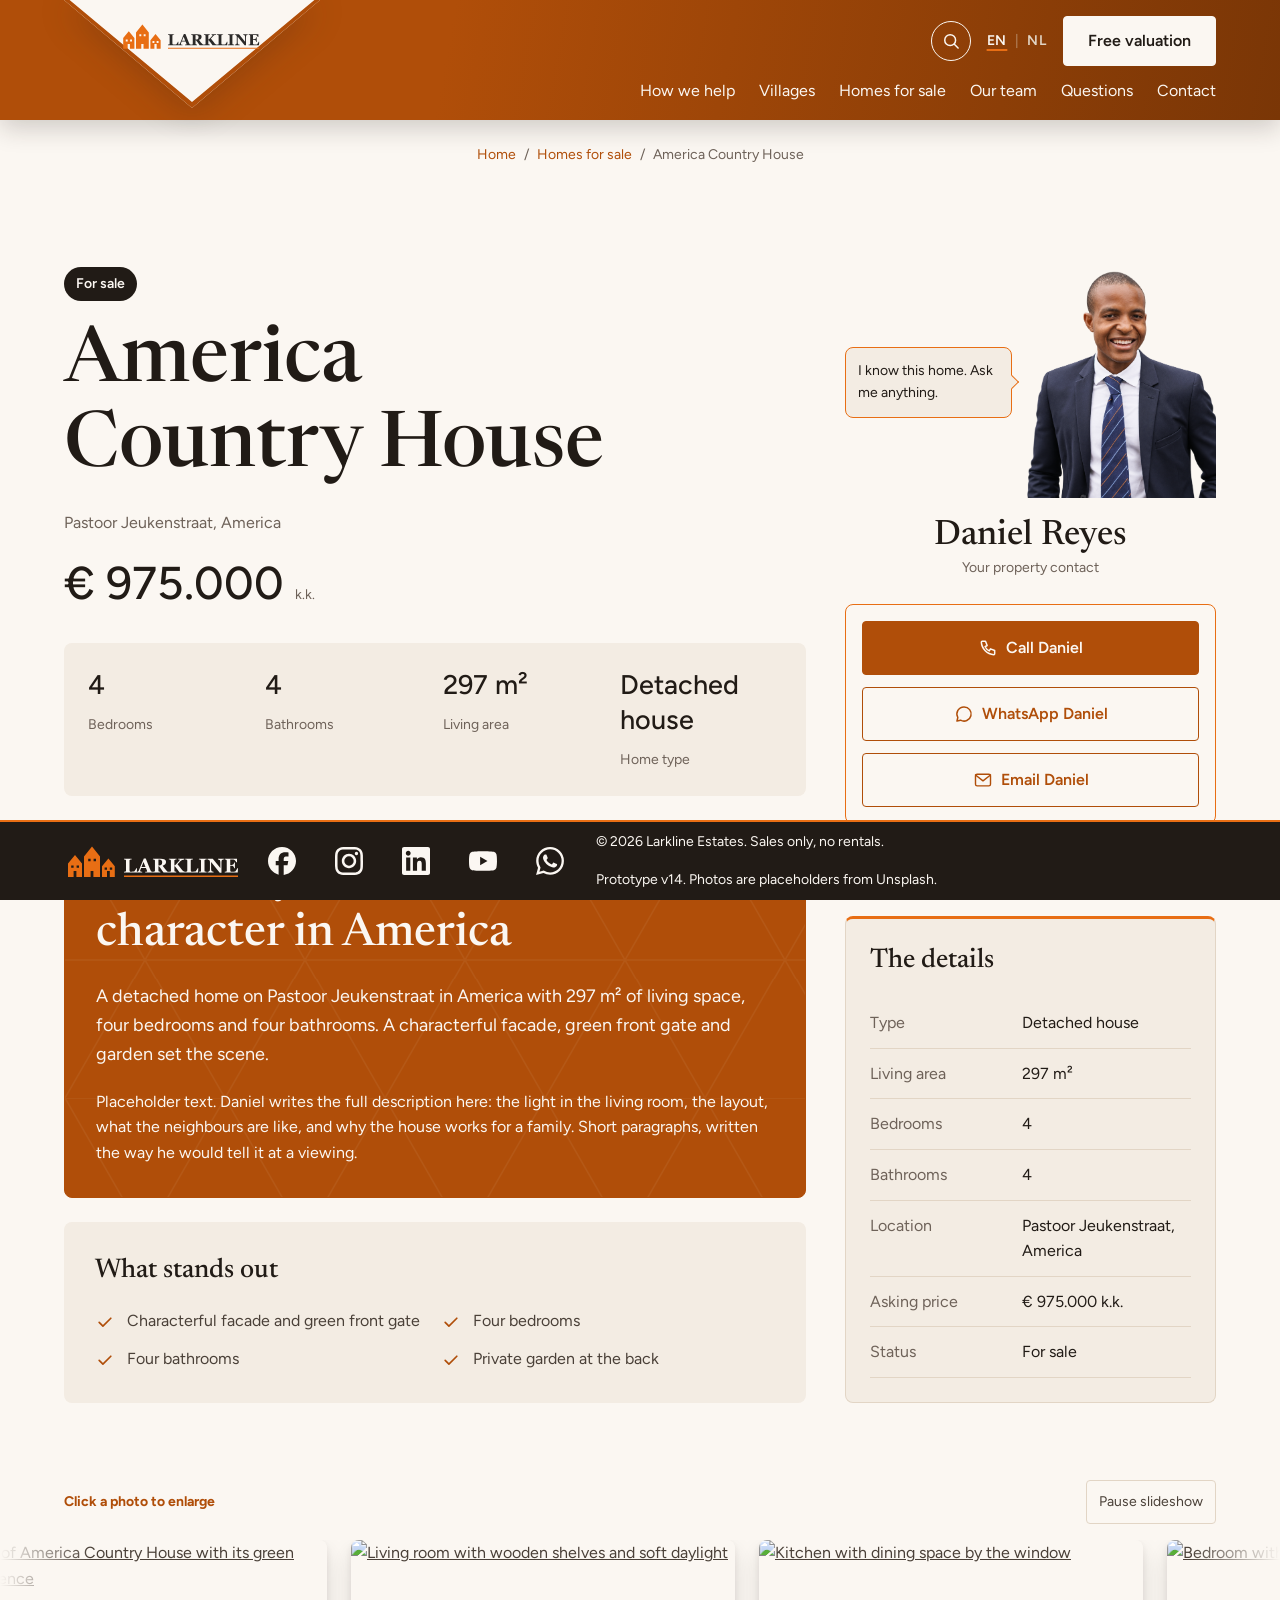
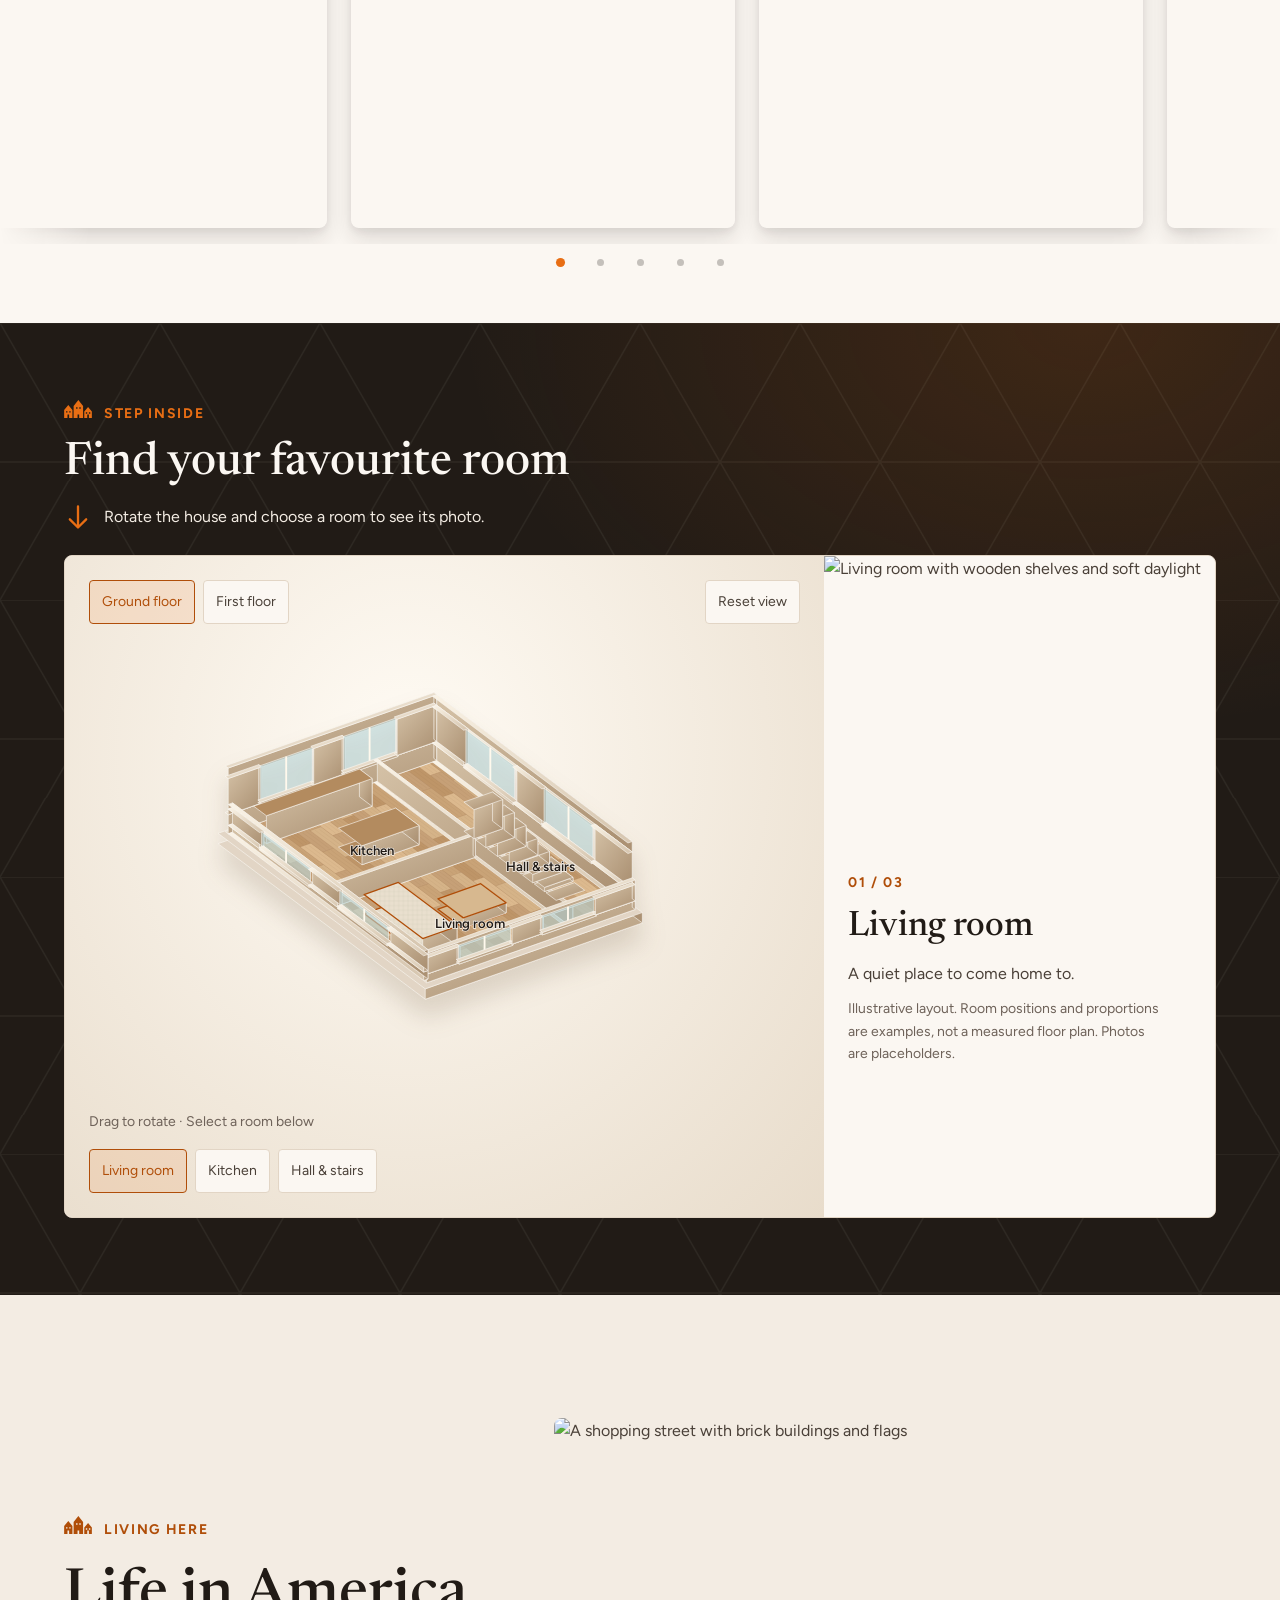
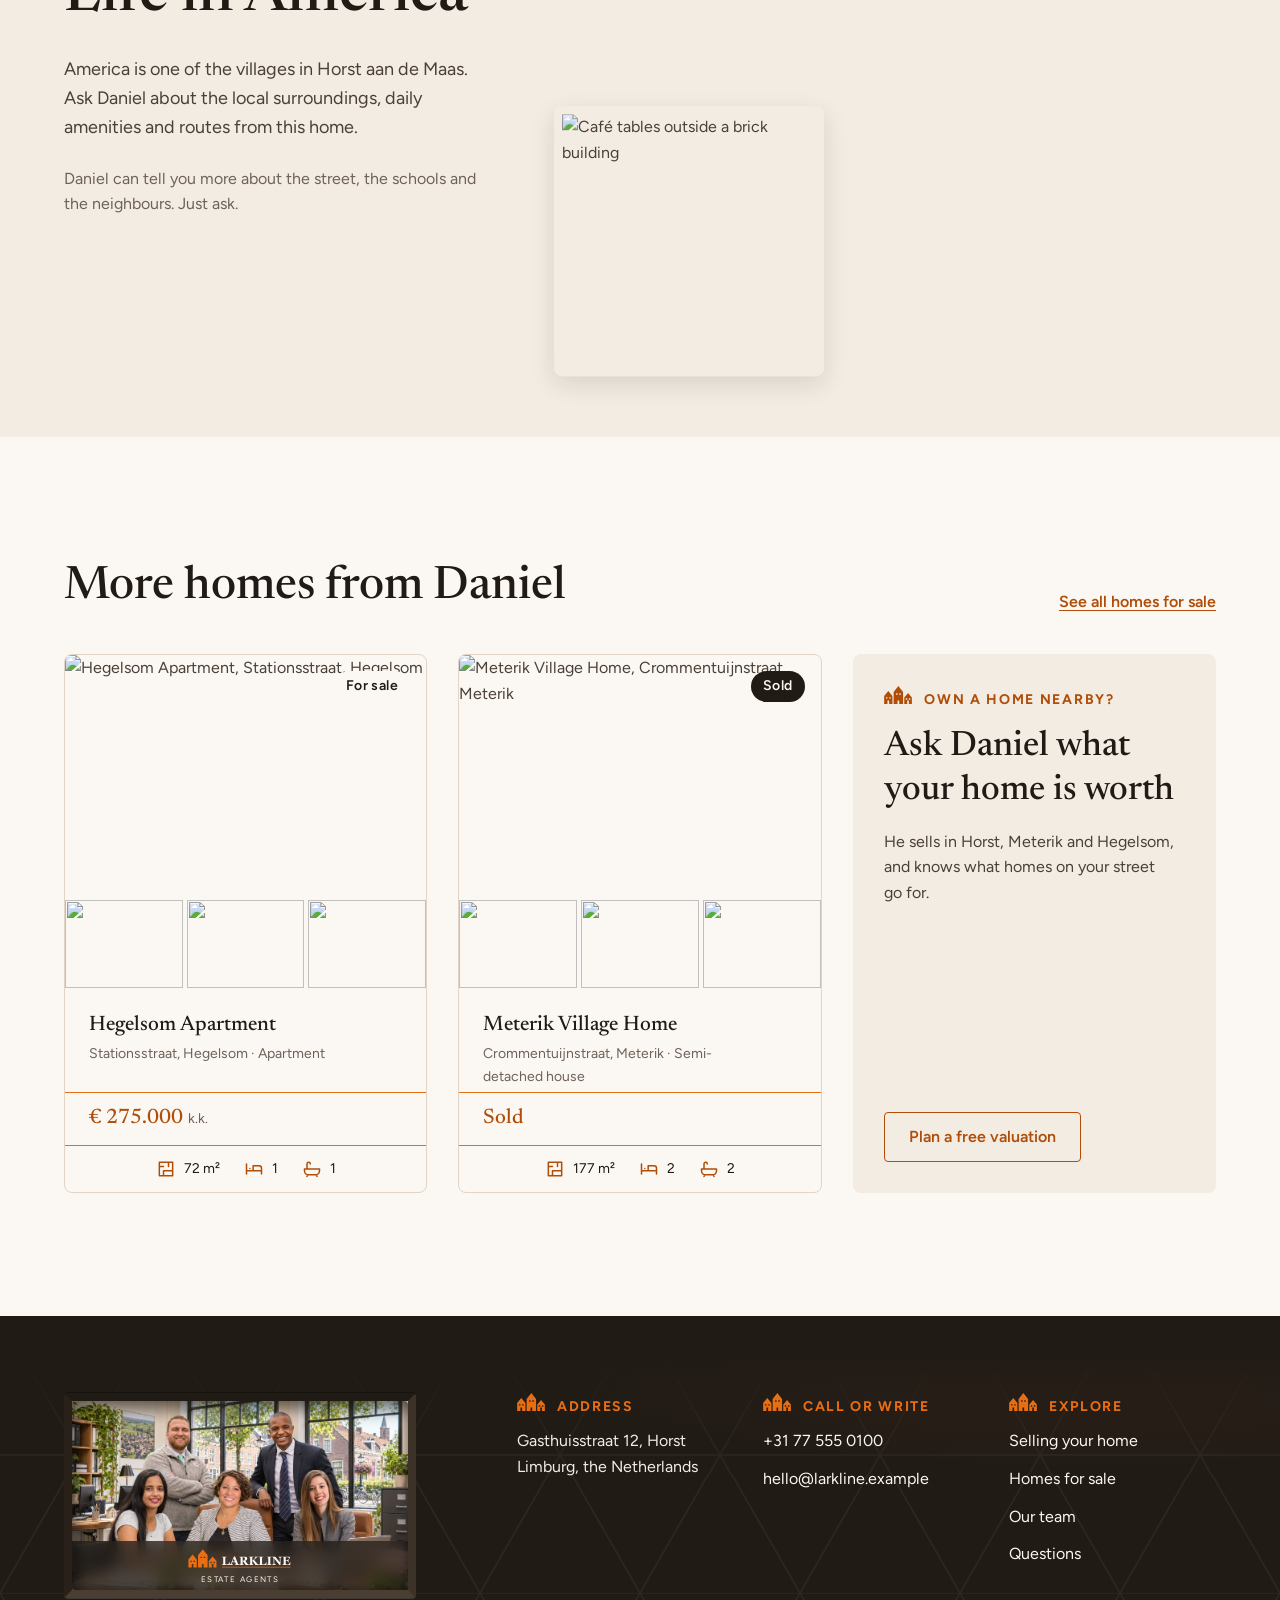
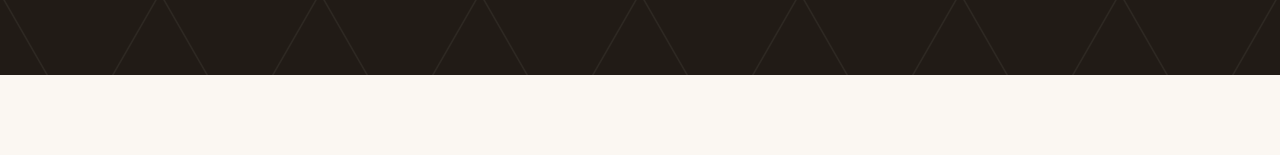
==== commit 2803344f: "Load property page images before screenshots" ====
--- a/larkline-week-2-final-version/property.html
+++ b/larkline-week-2-final-version/property.html
@@ -9,7 +9,7 @@
   <link rel="preconnect" href="https://fonts.googleapis.com">
   <link rel="preconnect" href="https://fonts.gstatic.com" crossorigin>
   <link href="https://fonts.googleapis.com/css2?family=Figtree:wght@400;600;700&family=Newsreader:ital,opsz,wght@0,6..72,400;0,6..72,500;1,6..72,400&family=Caveat:wght@500;600&display=swap" rel="stylesheet">
-  <link rel="stylesheet" href="styles.css">
+  <link rel="stylesheet" href="styles.css?v=20261123-screenshot">
   <link rel="stylesheet" href="room-view.css">
 <link rel="stylesheet" href="property-editorial.css">
 </head>
@@ -167,7 +167,7 @@
 
 <section id="explore-house" class="bg-dark-1 dark-surface boxed-l pad-tb-80 flex-column gap-24" aria-labelledby="room-view-title">
 <div class="flex-column gap-12"><span class="sub-title subtitle-on-dark"><svg class="eyebrow-icon" aria-hidden="true"><use href="#i-houses"/></svg><span data-en="STEP INSIDE" data-nl="KIJK BINNEN">STEP INSIDE</span></span><h2 id="room-view-title" class="title-3 heading-on-dark" data-en="Find your favourite room" data-nl="Ontdek jouw favoriete kamer">Find your favourite room</h2><p class="body-m body-on-dark room-instruction"><svg class="room-attention-arrow" viewBox="0 0 24 24" fill="none" stroke="currentColor" stroke-width="2" stroke-linecap="round" stroke-linejoin="round" aria-hidden="true"><path d="M12 3v18m-7-7 7 7 7-7"/></svg><span data-en="Rotate the house and choose a room to see its photo." data-nl="Draai de woning en kies een kamer om de foto te bekijken.">Rotate the house and choose a room to see its photo.</span></p></div>
-<div class="room-explorer"><div class="room-model-wrap"><div class="room-toolbar"><div class="room-floors" role="group" aria-label="Floor"><button type="button" class="room-control" data-floor="0" aria-pressed="true">Ground floor</button><button type="button" class="room-control" data-floor="1" aria-pressed="false">First floor</button></div><button type="button" class="room-control" id="room-reset">Reset view</button></div><svg id="room-model" viewBox="0 0 760 520" role="img" aria-label="Illustrative 3D house layout. Choose a room using the buttons below."></svg><p class="body-s detail-on-light room-hint">Drag to rotate · Select a room below</p><div id="room-choices" class="room-choices" role="group" aria-label="Choose a room"></div></div><aside class="room-photo-panel"><img id="room-photo" src="https://images.unsplash.com/photo-1772797583328-f83bc3f94f80?auto=format&fit=crop&w=700&q=75" alt="Living room with wooden shelves and soft daylight" loading="lazy"><div class="room-photo-copy flex-column gap-12"><span id="room-count" class="sub-title subtitle-on-light">01 / 03</span><h3 id="room-name" class="title-4 heading-on-light" aria-live="polite">Living room</h3><p id="room-caption" class="body-m body-on-light">A quiet place to come home to.</p><p class="body-s detail-on-light" data-en="Illustrative layout. Room positions and proportions are examples, not a measured floor plan. Photos are placeholders." data-nl="Illustratieve indeling. Kamerposities en verhoudingen zijn voorbeelden, geen ingemeten plattegrond. Foto’s zijn voorbeeldbeelden.">Illustrative layout. Room positions and proportions are examples, not a measured floor plan. Photos are placeholders.</p></div></aside></div></section>
+<div class="room-explorer"><div class="room-model-wrap"><div class="room-toolbar"><div class="room-floors" role="group" aria-label="Floor"><button type="button" class="room-control" data-floor="0" aria-pressed="true">Ground floor</button><button type="button" class="room-control" data-floor="1" aria-pressed="false">First floor</button></div><button type="button" class="room-control" id="room-reset">Reset view</button></div><svg id="room-model" viewBox="0 0 760 520" role="img" aria-label="Illustrative 3D house layout. Choose a room using the buttons below."></svg><p class="body-s detail-on-light room-hint">Drag to rotate · Select a room below</p><div id="room-choices" class="room-choices" role="group" aria-label="Choose a room"></div></div><aside class="room-photo-panel"><img id="room-photo" src="https://images.unsplash.com/photo-1772797583328-f83bc3f94f80?auto=format&fit=crop&w=700&q=75" alt="Living room with wooden shelves and soft daylight" loading="eager"><div class="room-photo-copy flex-column gap-12"><span id="room-count" class="sub-title subtitle-on-light">01 / 03</span><h3 id="room-name" class="title-4 heading-on-light" aria-live="polite">Living room</h3><p id="room-caption" class="body-m body-on-light">A quiet place to come home to.</p><p class="body-s detail-on-light" data-en="Illustrative layout. Room positions and proportions are examples, not a measured floor plan. Photos are placeholders." data-nl="Illustratieve indeling. Kamerposities en verhoudingen zijn voorbeelden, geen ingemeten plattegrond. Foto’s zijn voorbeeldbeelden.">Illustrative layout. Room positions and proportions are examples, not a measured floor plan. Photos are placeholders.</p></div></aside></div></section>
     <!-- 4. NEIGHBOURHOOD -->
     <section class="bg-light-2 boxed-l pad-tb-128" aria-labelledby="living-title">
       <div class="living-layout">
@@ -177,8 +177,8 @@
           <p class="body-l">America is one of the villages in Horst aan de Maas. Ask Daniel about the local surroundings, daily amenities and routes from this home.</p>
           <p class="body-m detail-on-light">Daniel can tell you more about the street, the schools and the neighbours. Just ask.</p>
         </div>
-        <figure class="living-photo living-photo-1 media-zoom rounded-m"><img src="https://images.unsplash.com/photo-1708542459074-d80077862b91?auto=format&fit=crop&w=900&q=75" alt="A shopping street with brick buildings and flags" loading="lazy"></figure>
-        <figure class="living-photo living-photo-2 media-zoom rounded-m shadow-m"><img src="https://images.unsplash.com/photo-1673027352311-e46058941e7c?auto=format&fit=crop&w=700&q=75" alt="Café tables outside a brick building" loading="lazy"></figure>
+        <figure class="living-photo living-photo-1 media-zoom rounded-m"><img src="https://images.unsplash.com/photo-1708542459074-d80077862b91?auto=format&fit=crop&w=900&q=75" alt="A shopping street with brick buildings and flags" loading="eager"></figure>
+        <figure class="living-photo living-photo-2 media-zoom rounded-m shadow-m"><img src="https://images.unsplash.com/photo-1673027352311-e46058941e7c?auto=format&fit=crop&w=700&q=75" alt="Café tables outside a brick building" loading="eager"></figure>
       </div>
     </section>
 
@@ -192,8 +192,8 @@
         <li class="home-card card" data-type="apartment" data-village="Hegelsom" data-price="275000" data-street="Stationsstraat">
           <a class="home-card-link flex-column" href="property.html">
             <div class="home-card-photos">
-              <div class="media-zoom home-card-main"><img src="https://images.unsplash.com/photo-1583847268964-b28dc8f51f92?auto=format&fit=crop&w=800&q=75" alt="Hegelsom Apartment, Stationsstraat, Hegelsom" loading="lazy"><span class="badge-2 home-card-badge">For sale</span></div>
-              <div class="home-card-thumbs thumbs-3"><div class="media-zoom"><img src="https://images.unsplash.com/photo-1585128833500-ec98262cb4f5?auto=format&fit=crop&w=360&q=75" alt="" loading="lazy"></div><div class="media-zoom"><img src="https://images.unsplash.com/photo-1657040899594-34f4b6739988?auto=format&fit=crop&w=360&q=75" alt="" loading="lazy"></div><div class="media-zoom"><img src="https://images.unsplash.com/photo-1585128903994-9788298932a6?auto=format&fit=crop&w=360&q=75" alt="" loading="lazy"></div></div>
+              <div class="media-zoom home-card-main"><img src="https://images.unsplash.com/photo-1583847268964-b28dc8f51f92?auto=format&fit=crop&w=800&q=75" alt="Hegelsom Apartment, Stationsstraat, Hegelsom" loading="eager"><span class="badge-2 home-card-badge">For sale</span></div>
+              <div class="home-card-thumbs thumbs-3"><div class="media-zoom"><img src="https://images.unsplash.com/photo-1585128833500-ec98262cb4f5?auto=format&fit=crop&w=360&q=75" alt="" loading="eager"></div><div class="media-zoom"><img src="https://images.unsplash.com/photo-1657040899594-34f4b6739988?auto=format&fit=crop&w=360&q=75" alt="" loading="eager"></div><div class="media-zoom"><img src="https://images.unsplash.com/photo-1585128903994-9788298932a6?auto=format&fit=crop&w=360&q=75" alt="" loading="eager"></div></div>
             </div>
             <div class="home-card-body pad-24 flex-column gap-4">
               <h3 class="title-6 heading-on-light">Hegelsom Apartment</h3>
@@ -210,8 +210,8 @@
         <li class="home-card card" data-type="house" data-village="Meterik" data-price="450000" data-street="Crommentuijnstraat">
           <a class="home-card-link flex-column" href="property.html">
             <div class="home-card-photos">
-              <div class="media-zoom home-card-main"><img src="https://images.unsplash.com/photo-1597009513659-9366603c7e82?auto=format&fit=crop&w=800&q=75" alt="Meterik Village Home, Crommentuijnstraat, Meterik" loading="lazy"><span class="badge-3 home-card-badge">Sold</span></div>
-              <div class="home-card-thumbs thumbs-3"><div class="media-zoom"><img src="https://images.unsplash.com/photo-1772797583328-f83bc3f94f80?auto=format&fit=crop&w=360&q=75" alt="" loading="lazy"></div><div class="media-zoom"><img src="https://images.unsplash.com/photo-1662236337008-e546a2359f45?auto=format&fit=crop&w=360&q=75" alt="" loading="lazy"></div><div class="media-zoom"><img src="https://images.unsplash.com/photo-1585128903994-9788298932a6?auto=format&fit=crop&w=360&q=75" alt="" loading="lazy"></div></div>
+              <div class="media-zoom home-card-main"><img src="https://images.unsplash.com/photo-1597009513659-9366603c7e82?auto=format&fit=crop&w=800&q=75" alt="Meterik Village Home, Crommentuijnstraat, Meterik" loading="eager"><span class="badge-3 home-card-badge">Sold</span></div>
+              <div class="home-card-thumbs thumbs-3"><div class="media-zoom"><img src="https://images.unsplash.com/photo-1772797583328-f83bc3f94f80?auto=format&fit=crop&w=360&q=75" alt="" loading="eager"></div><div class="media-zoom"><img src="https://images.unsplash.com/photo-1662236337008-e546a2359f45?auto=format&fit=crop&w=360&q=75" alt="" loading="eager"></div><div class="media-zoom"><img src="https://images.unsplash.com/photo-1585128903994-9788298932a6?auto=format&fit=crop&w=360&q=75" alt="" loading="eager"></div></div>
             </div>
             <div class="home-card-body pad-24 flex-column gap-4">
               <h3 class="title-6 heading-on-light">Meterik Village Home</h3>
@@ -247,9 +247,9 @@
     <div class="footer-grid gap-40">
       <div class="flex-column gap-20">
         <figure class="footer-office rounded-s">
-          <img class="footer-photo" src="assets/larkline-team.jpg" alt="Het team van Larkline in het makelaarskantoor in Horst" width="1672" height="941" loading="lazy">
+          <img class="footer-photo" src="assets/larkline-team.jpg" alt="Het team van Larkline in het makelaarskantoor in Horst" width="1672" height="941" loading="eager">
           <figcaption class="footer-photo-banner">
-            <img src="assets/larkline-logo-light.svg" alt="Larkline" width="180" height="40" loading="lazy">
+            <img src="assets/larkline-logo-light.svg" alt="Larkline" width="180" height="40" loading="eager">
             <span>ESTATE AGENTS</span>
 
           </figcaption>
@@ -277,7 +277,7 @@
       <p>Prototype v14. Photos are placeholders from Unsplash.</p>
     </div>
     <div class="footer-bottom">
-      <img class="footer-logo" src="assets/larkline-logo-light.svg" alt="Larkline" width="180" height="40" loading="lazy">
+      <img class="footer-logo" src="assets/larkline-logo-light.svg" alt="Larkline" width="180" height="40" loading="eager">
       <div class="footer-bottom-right">
         <ul class="social-list flex-row" aria-label="Larkline on social media">
           <li><a class="social-link link-on-dark" href="#" aria-label="Facebook (placeholder link)"><svg class="social-icon" aria-hidden="true"><use href="#i-facebook"/></svg></a></li>
--- a/larkline-week-2-final-version/styles.css
+++ b/larkline-week-2-final-version/styles.css
@@ -1424,13 +1424,8 @@
 @keyframes fade-in { from { opacity: 0; } to { opacity: 1; } }
 
 /* Scroll reveal: only where the browser supports scroll-driven animations */
-@supports (animation-timeline: view()) {
-  .reveal {
-    animation: rise linear both;
-    animation-timeline: view();
-    animation-range: entry 0% entry 60%;
-  }
-}
+/* Keep section content visible in full-page captures and before scrolling. */
+.reveal { opacity: 1; transform: none; }
 
 @media (prefers-reduced-motion: reduce) {
   *, *::before, *::after { animation: none !important; transition: none !important; scroll-behavior: auto !important; }
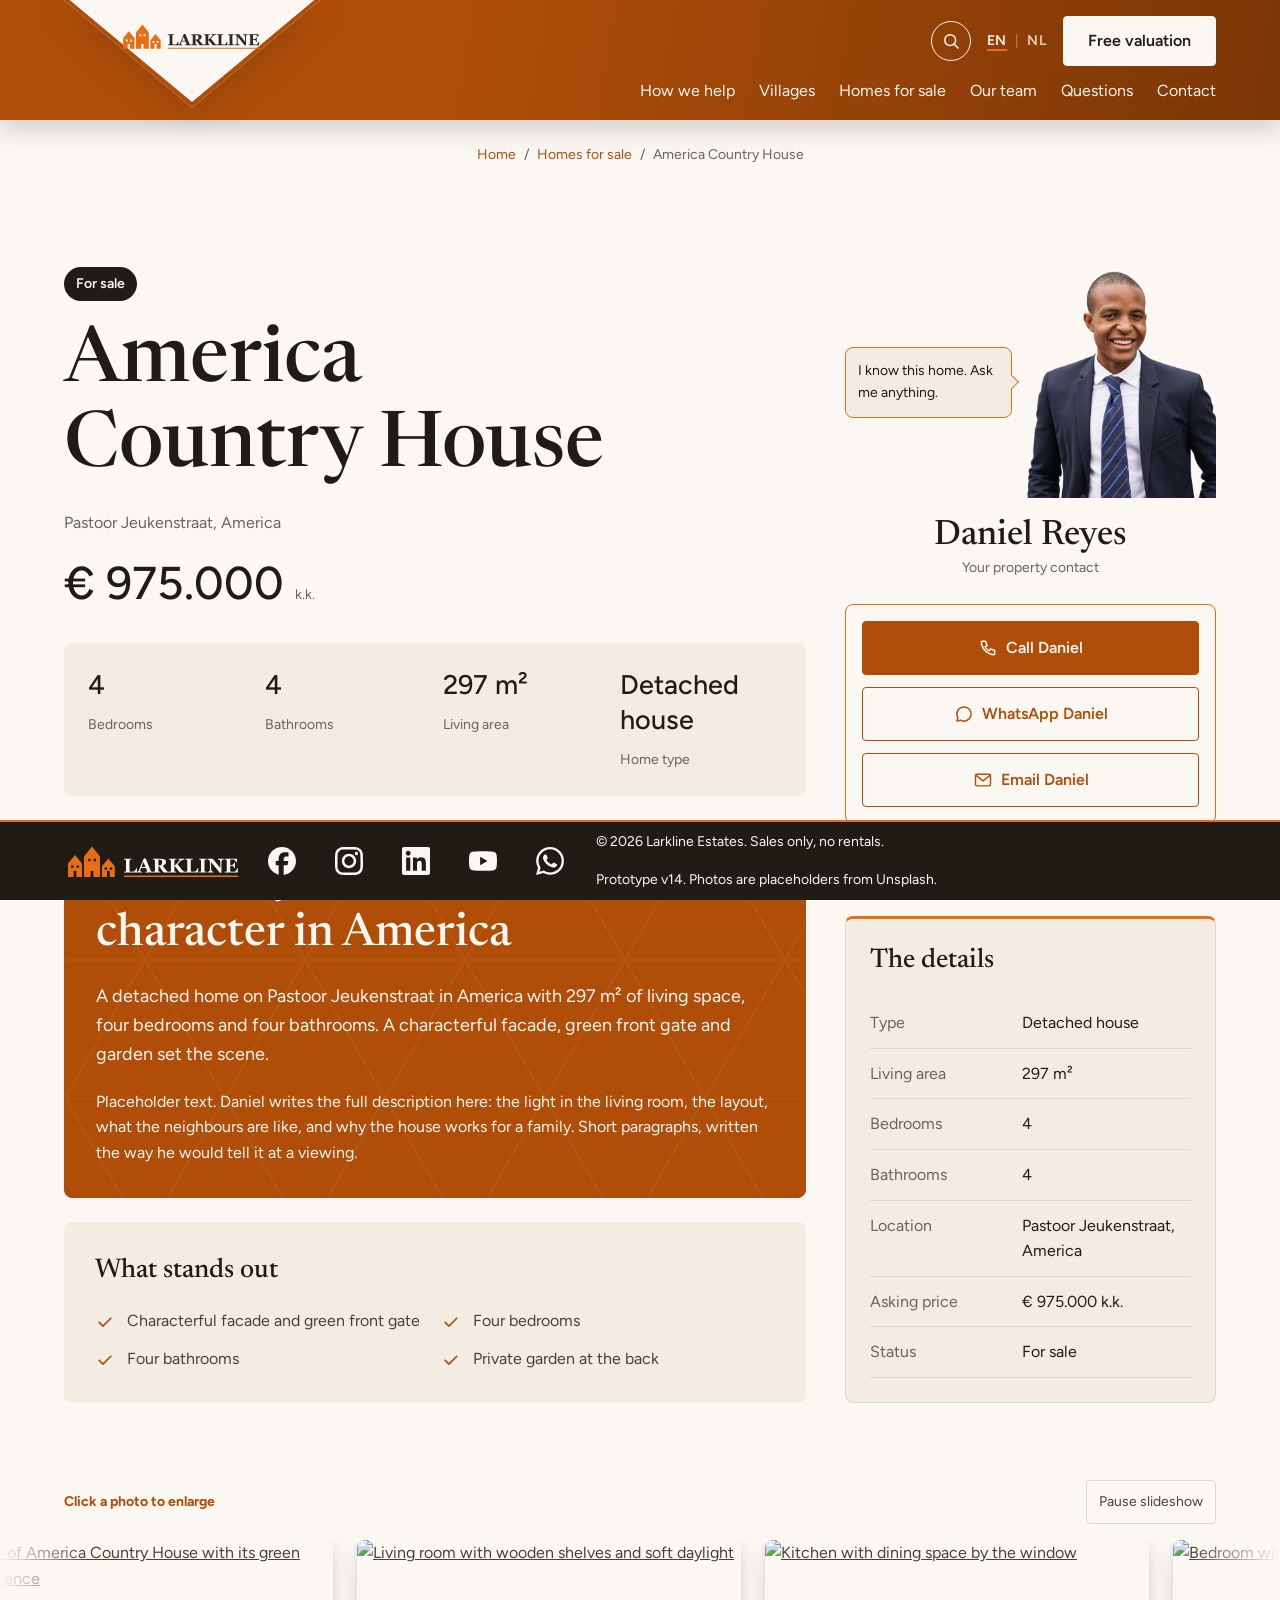
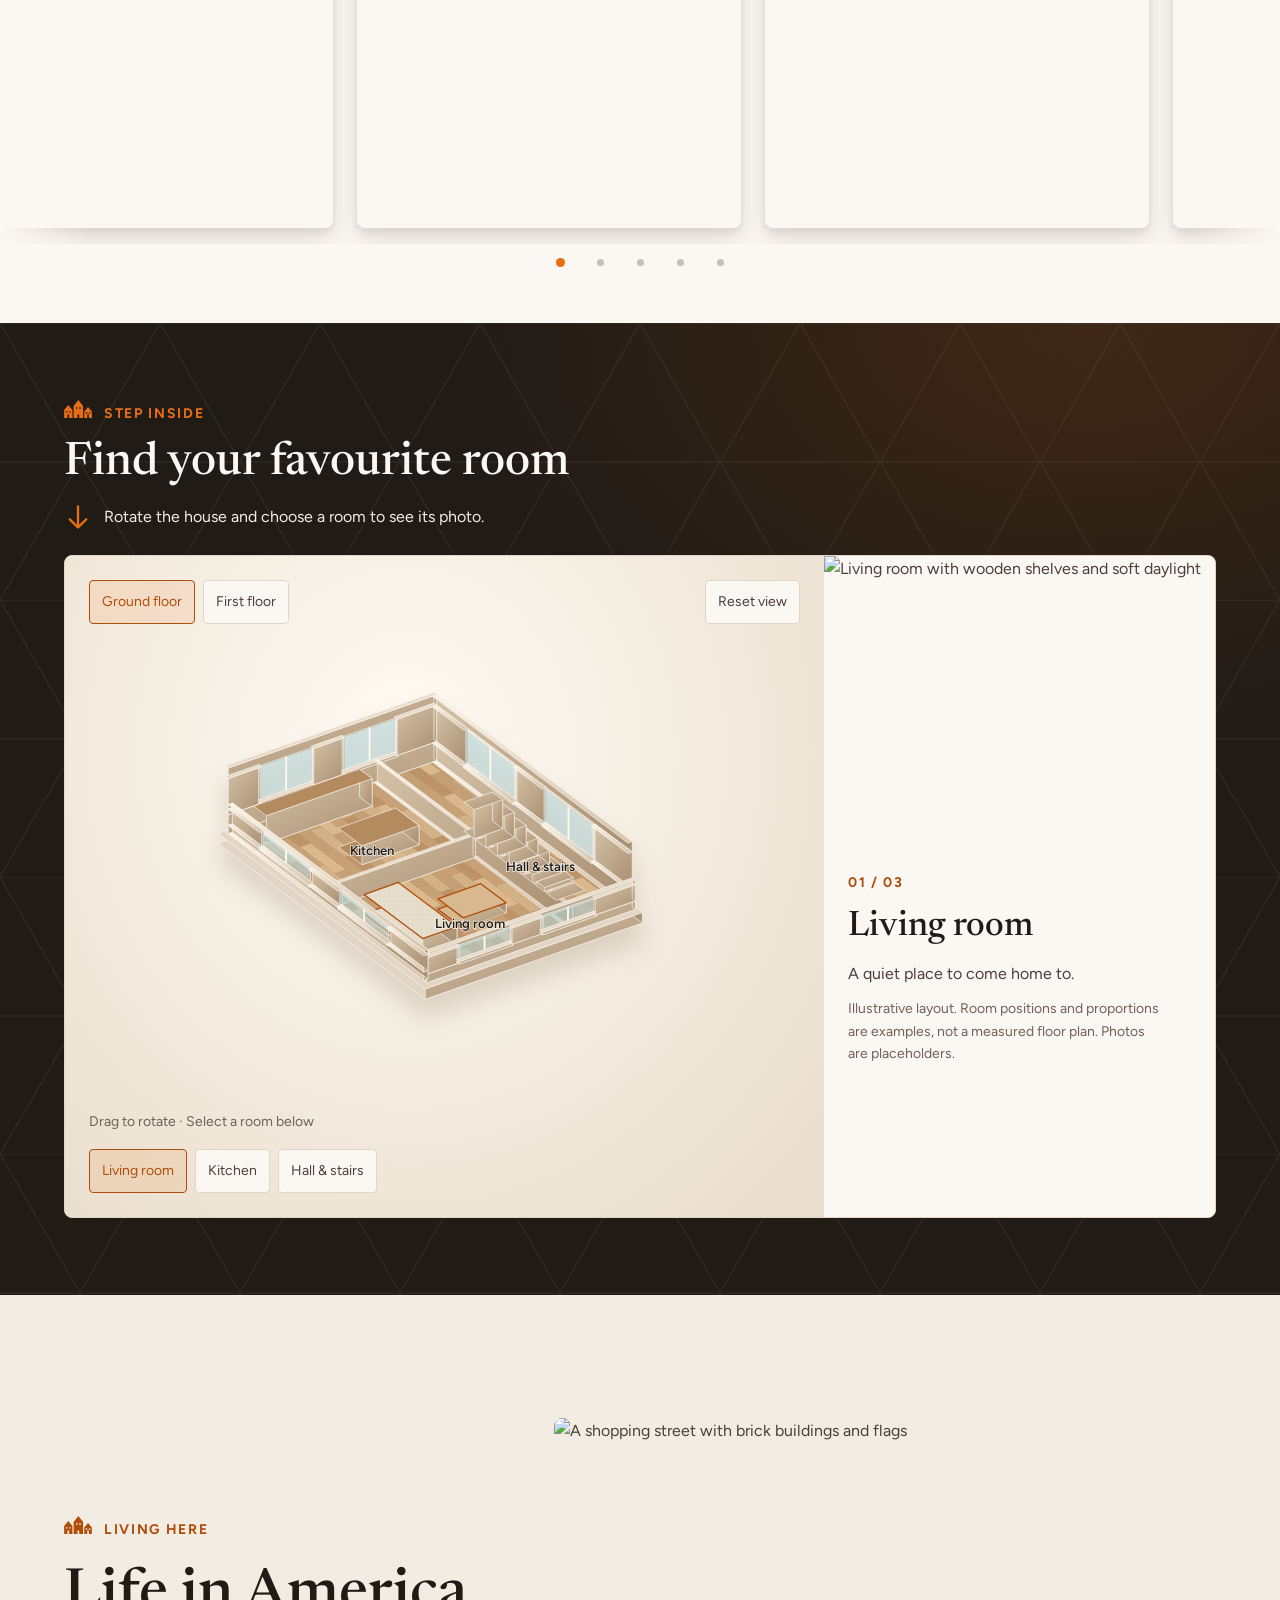
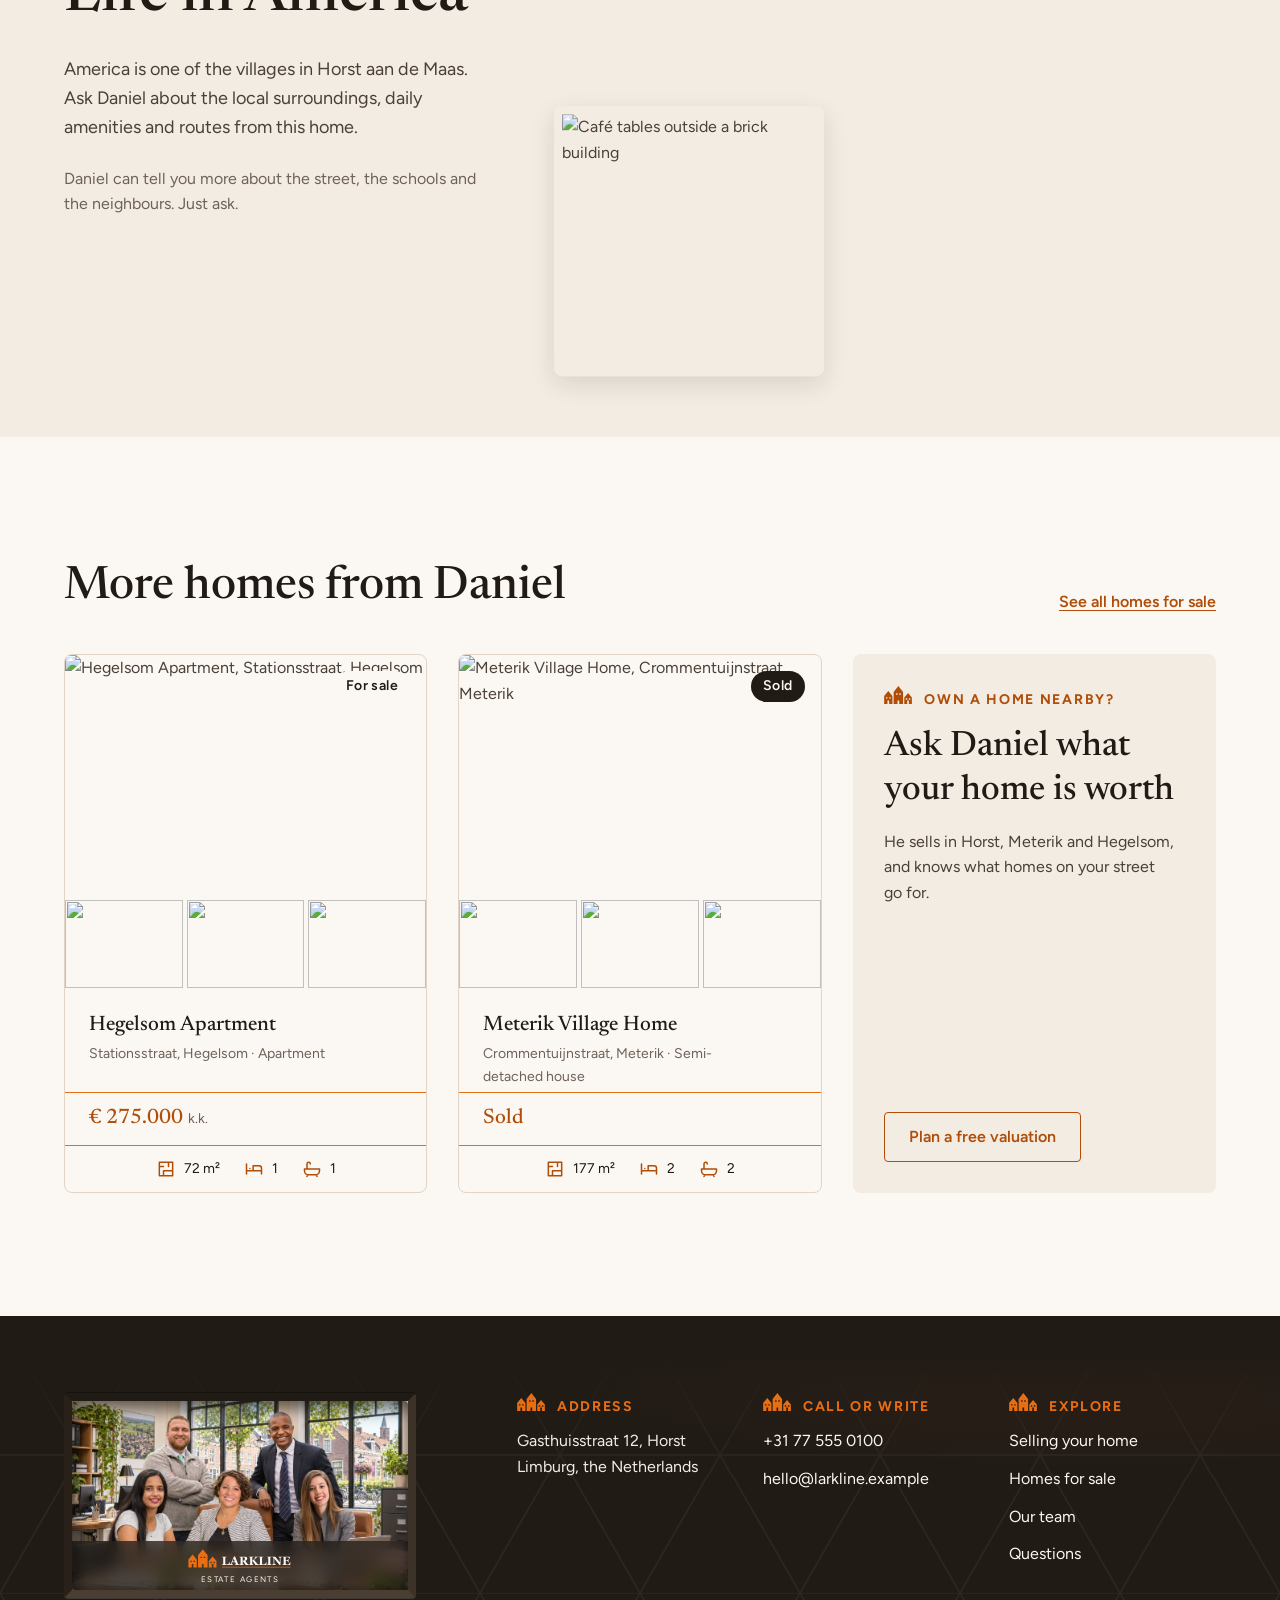
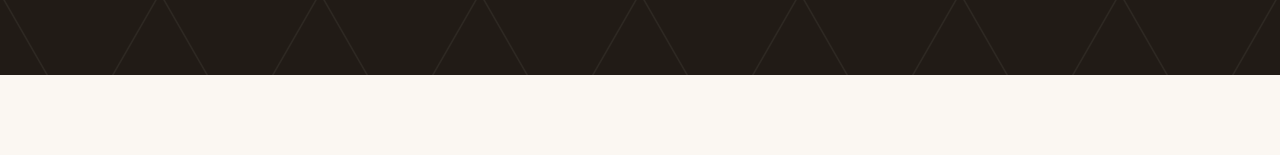
==== commit 406730fb: "Add full-page screenshot mode for footer" ====
--- a/larkline-week-2-final-version/property.html
+++ b/larkline-week-2-final-version/property.html
@@ -1,6 +1,7 @@
 <!doctype html>
 <html lang="en">
-<head>
+<head>
+<script>if (new URLSearchParams(location.search).get("screenshot") === "1") document.documentElement.classList.add("screenshot-mode");</script>
   <meta charset="utf-8">
   <meta name="viewport" content="width=device-width, initial-scale=1">
   <title>America Country House, America - Larkline Estates</title>
@@ -9,7 +10,7 @@
   <link rel="preconnect" href="https://fonts.googleapis.com">
   <link rel="preconnect" href="https://fonts.gstatic.com" crossorigin>
   <link href="https://fonts.googleapis.com/css2?family=Figtree:wght@400;600;700&family=Newsreader:ital,opsz,wght@0,6..72,400;0,6..72,500;1,6..72,400&family=Caveat:wght@500;600&display=swap" rel="stylesheet">
-  <link rel="stylesheet" href="styles.css?v=20261123-screenshot">
+  <link rel="stylesheet" href="styles.css?v=20261123-capture">
   <link rel="stylesheet" href="room-view.css">
 <link rel="stylesheet" href="property-editorial.css">
 </head>
--- a/larkline-week-2-final-version/styles.css
+++ b/larkline-week-2-final-version/styles.css
@@ -2093,4 +2093,8 @@
   .hero-sign .hero-shade {
     background: linear-gradient(0deg, rgba(29,24,19,.98) 0%, rgba(29,24,19,.88) 48%, rgba(29,24,19,.38) 100%);
   }
-}+}
+/* Full-page capture mode: anchor the bottom bar to the footer, not the viewport. */
+html.screenshot-mode body { padding-bottom: 0; }
+html.screenshot-mode .site-footer { padding-bottom: calc(var(--footer-bar) + var(--size-64)); }
+html.screenshot-mode .footer-bottom { position: absolute; bottom: 0; }
